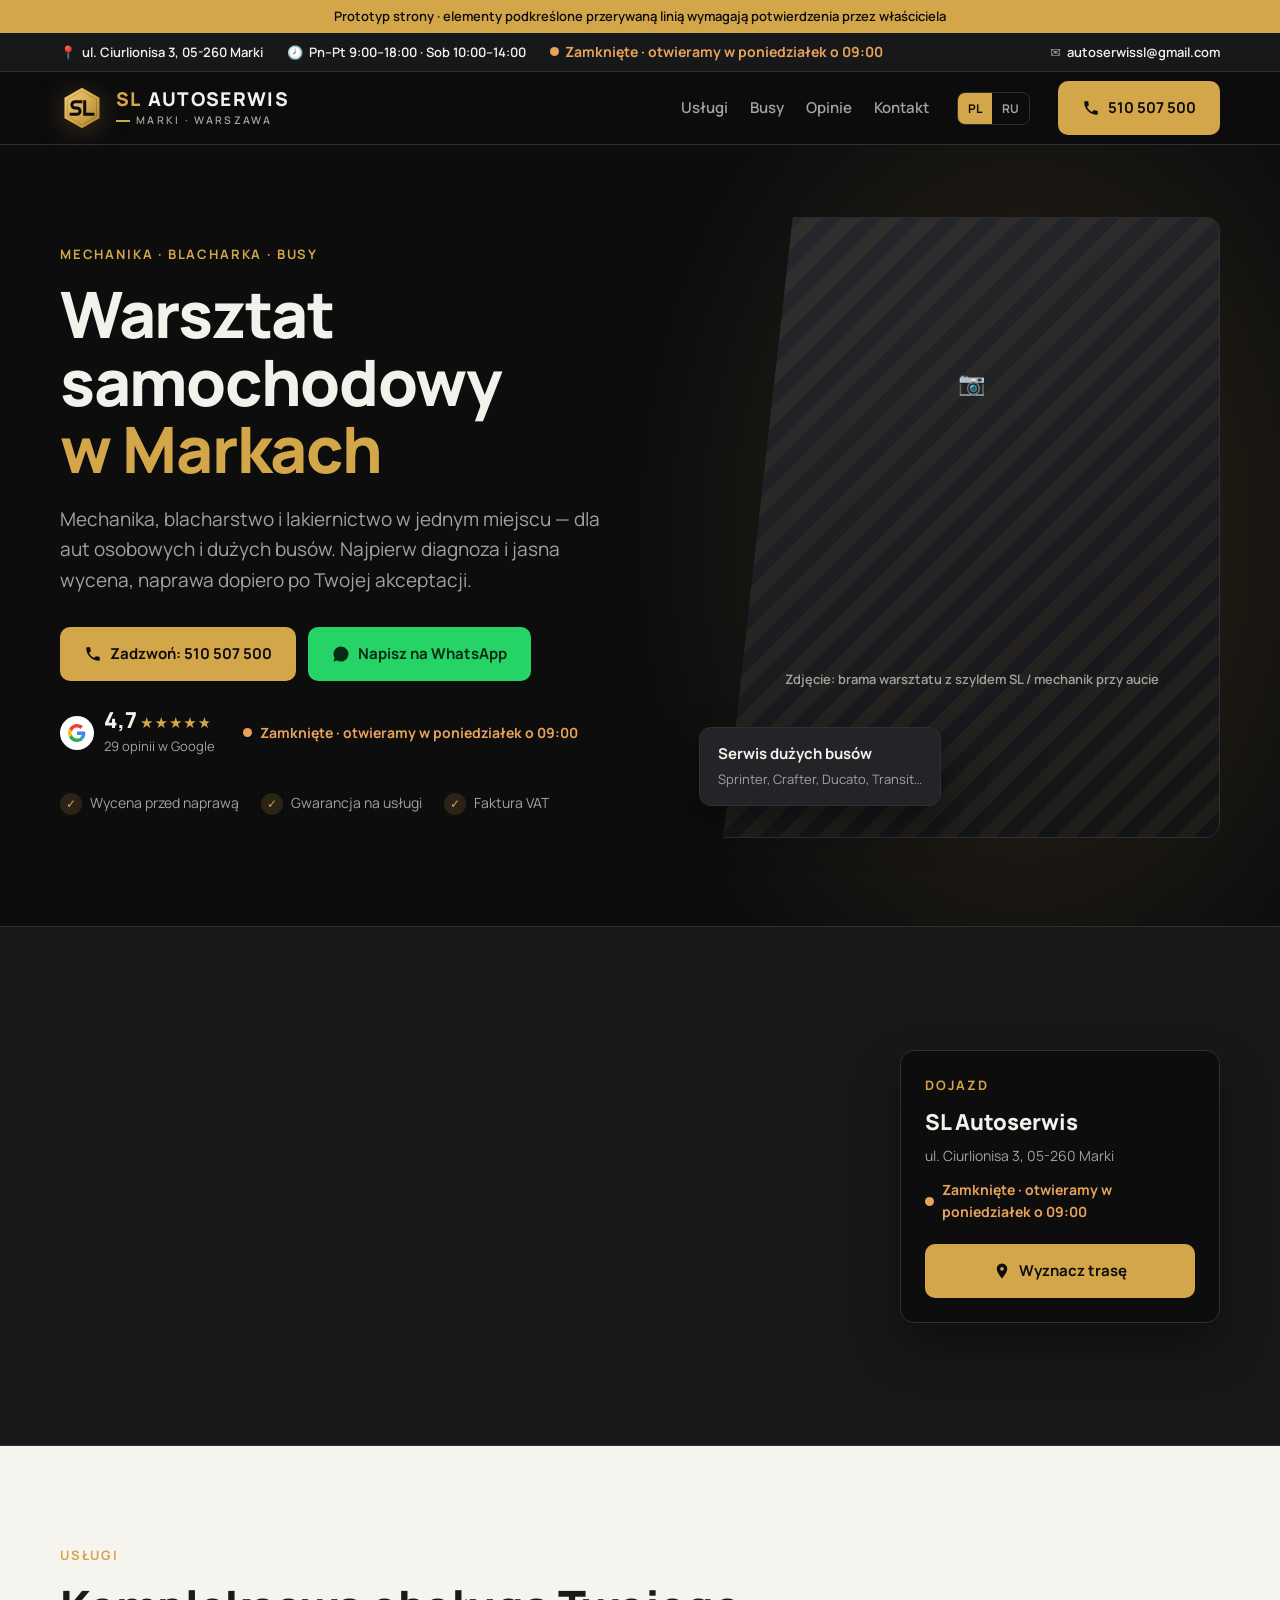
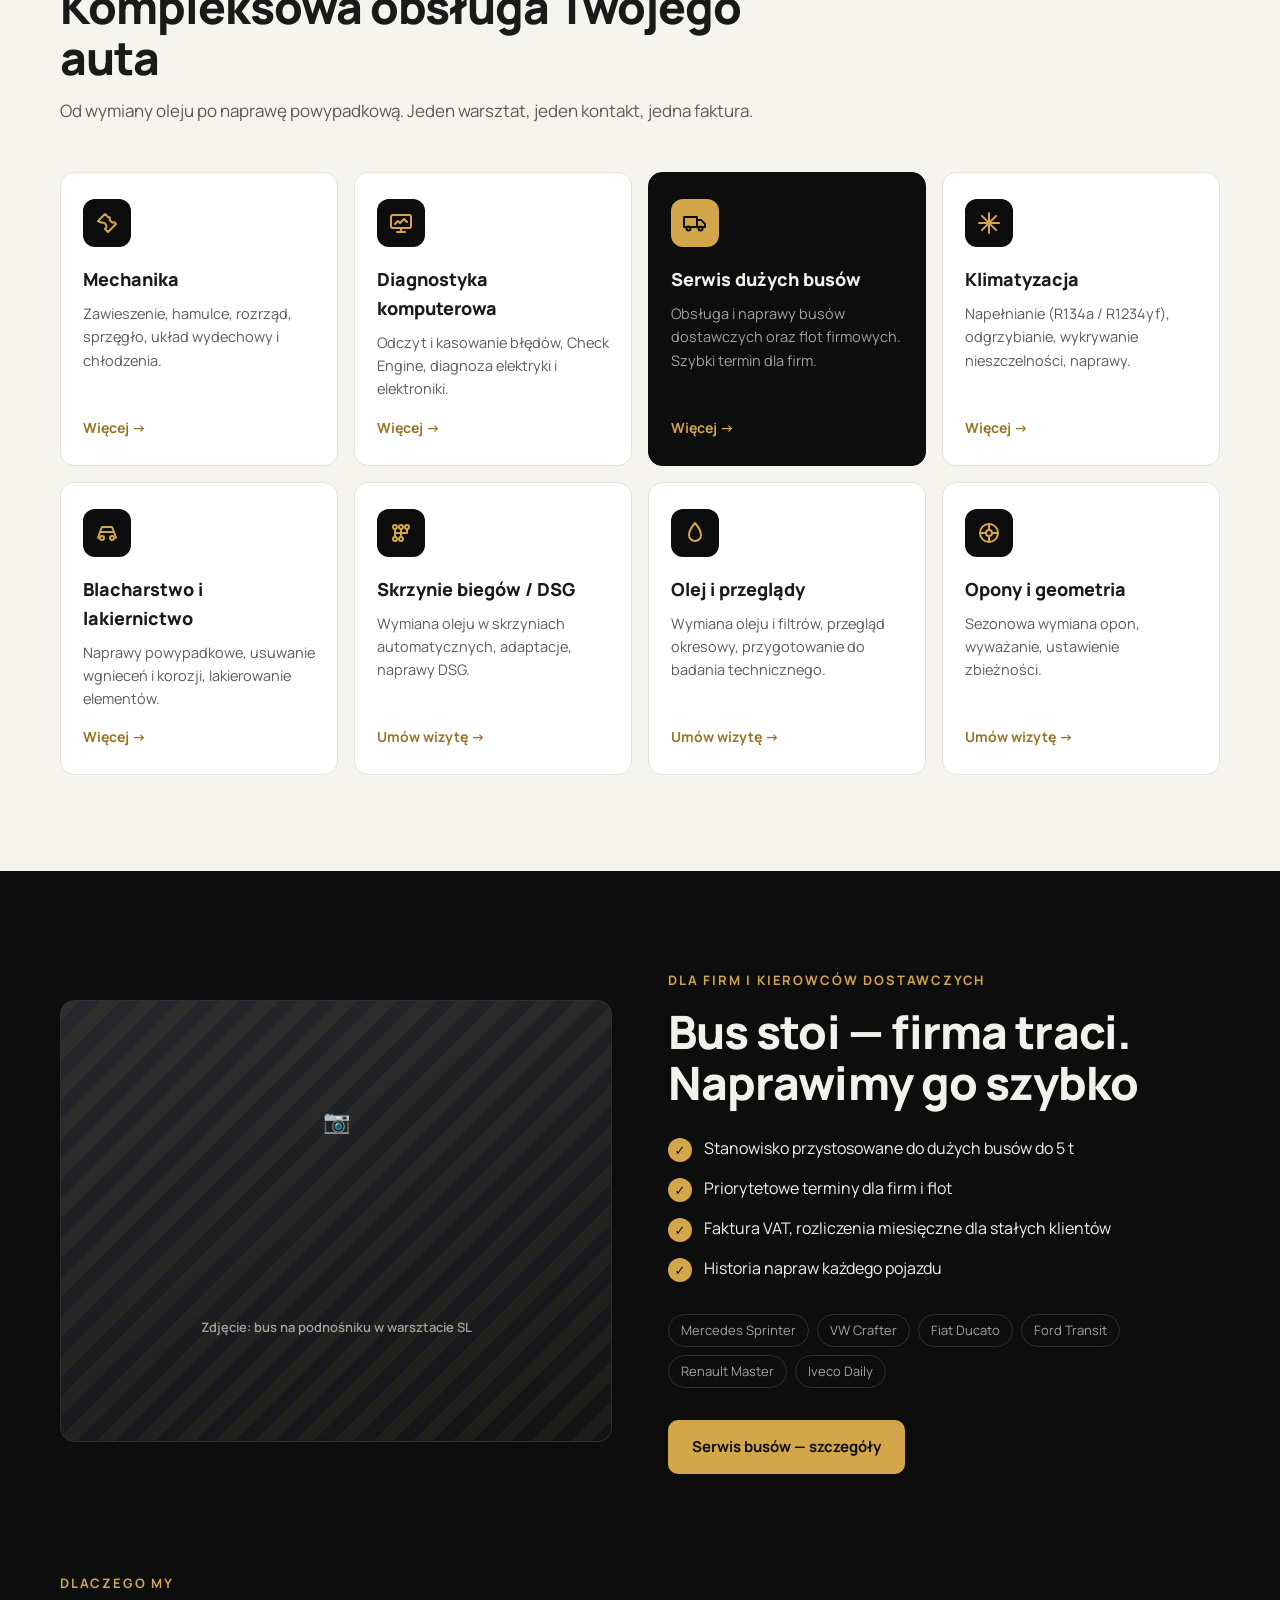
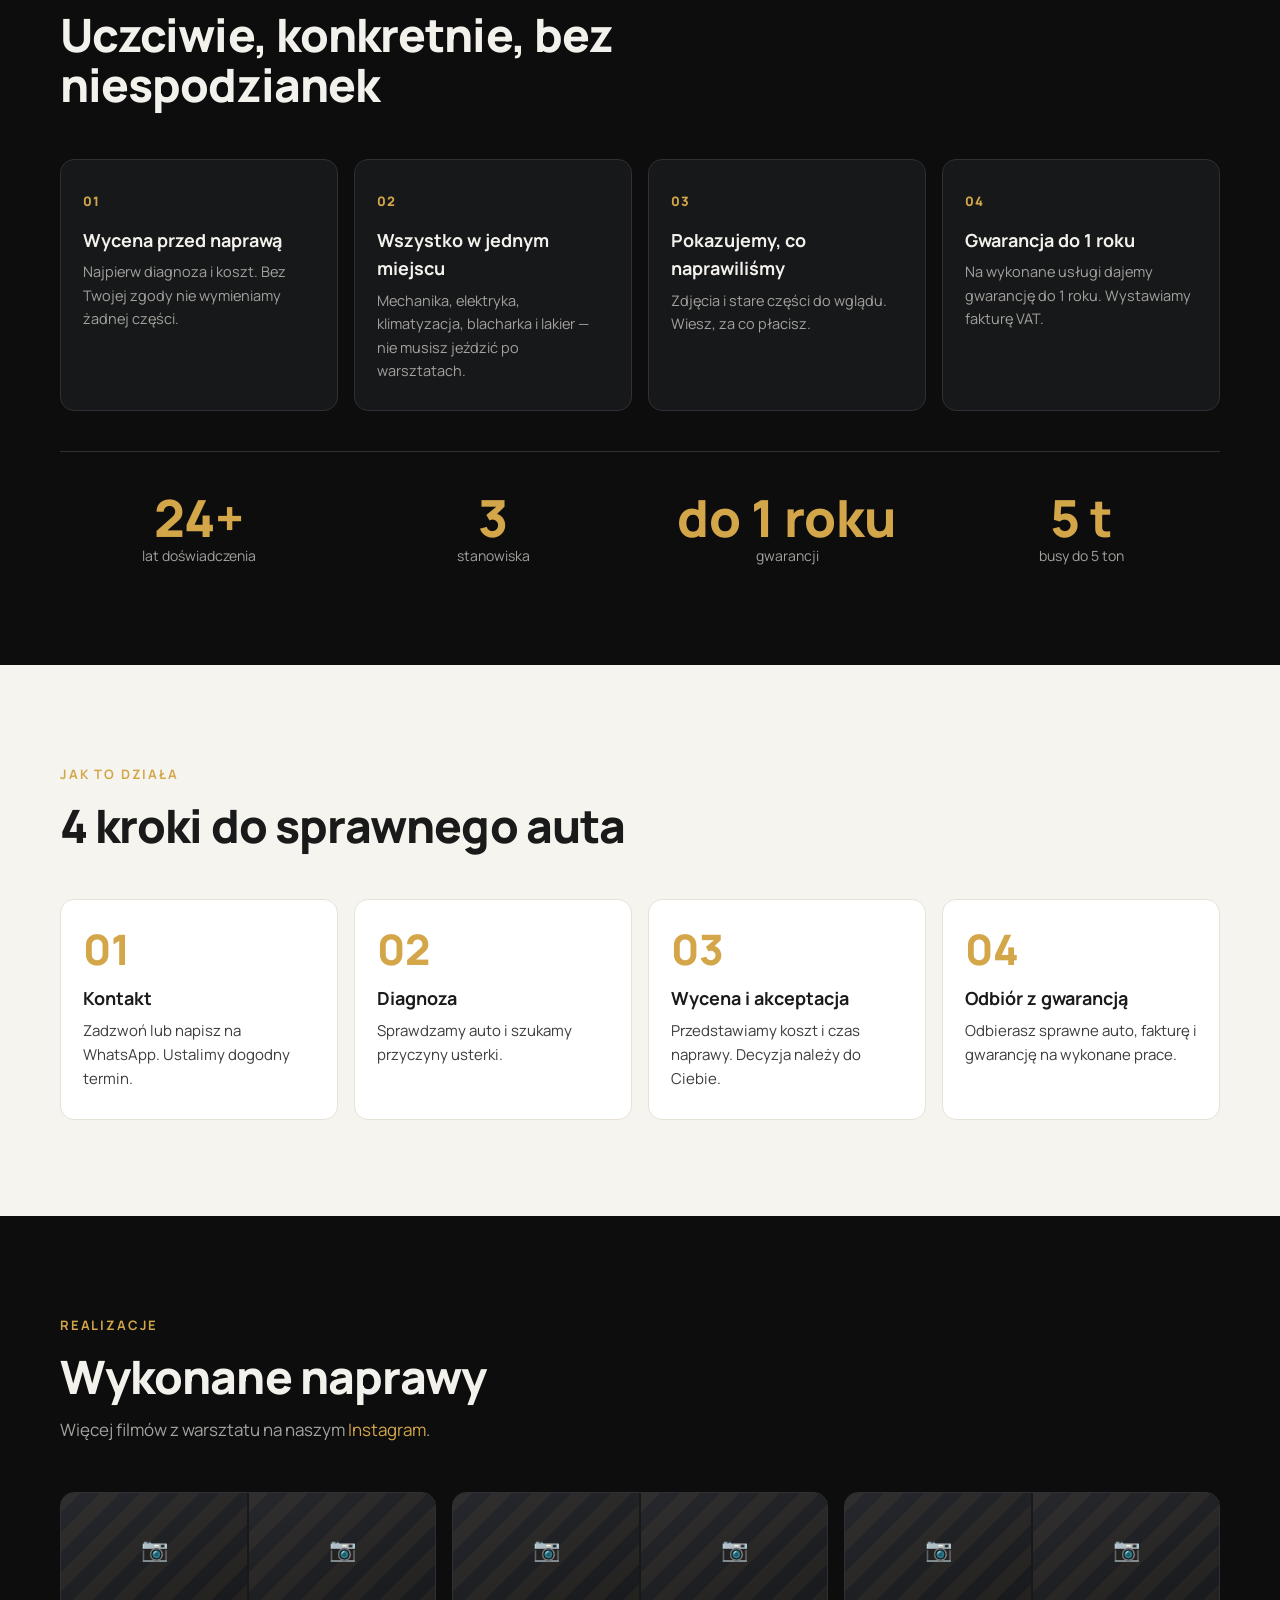
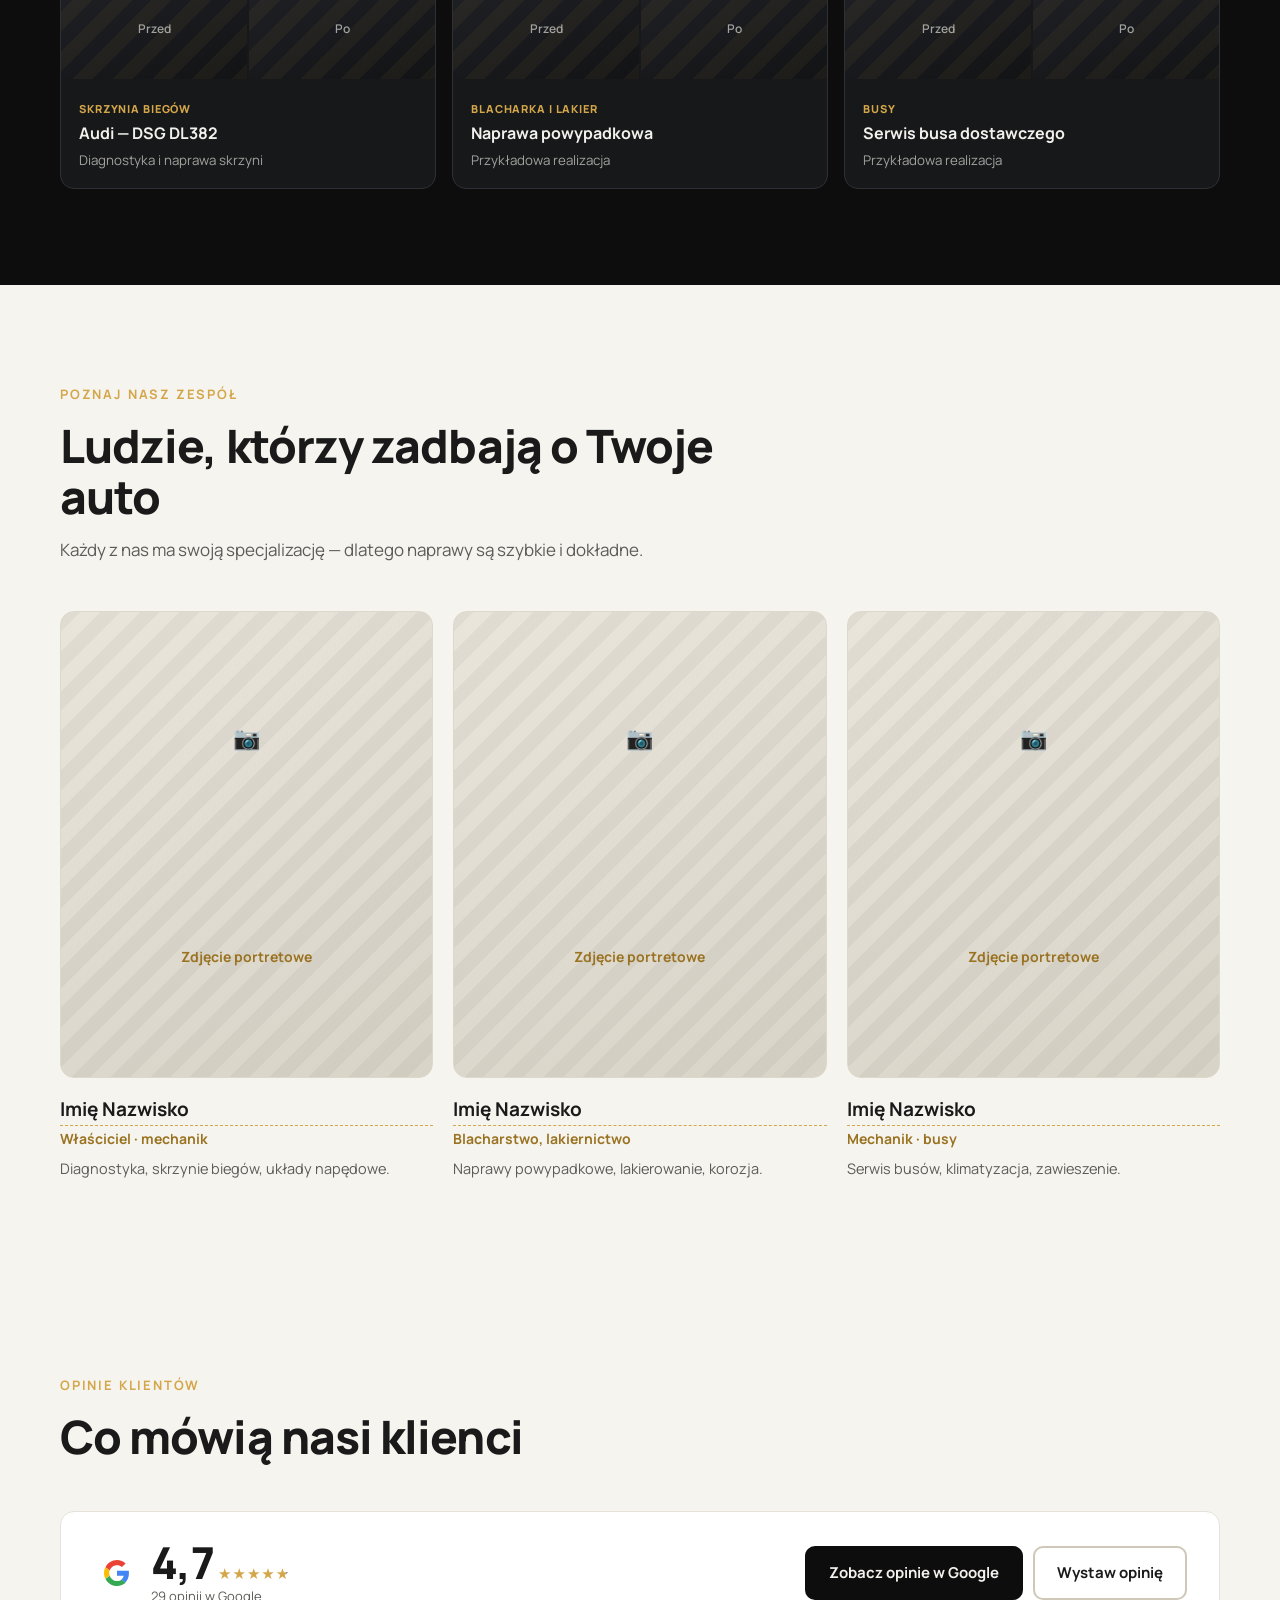
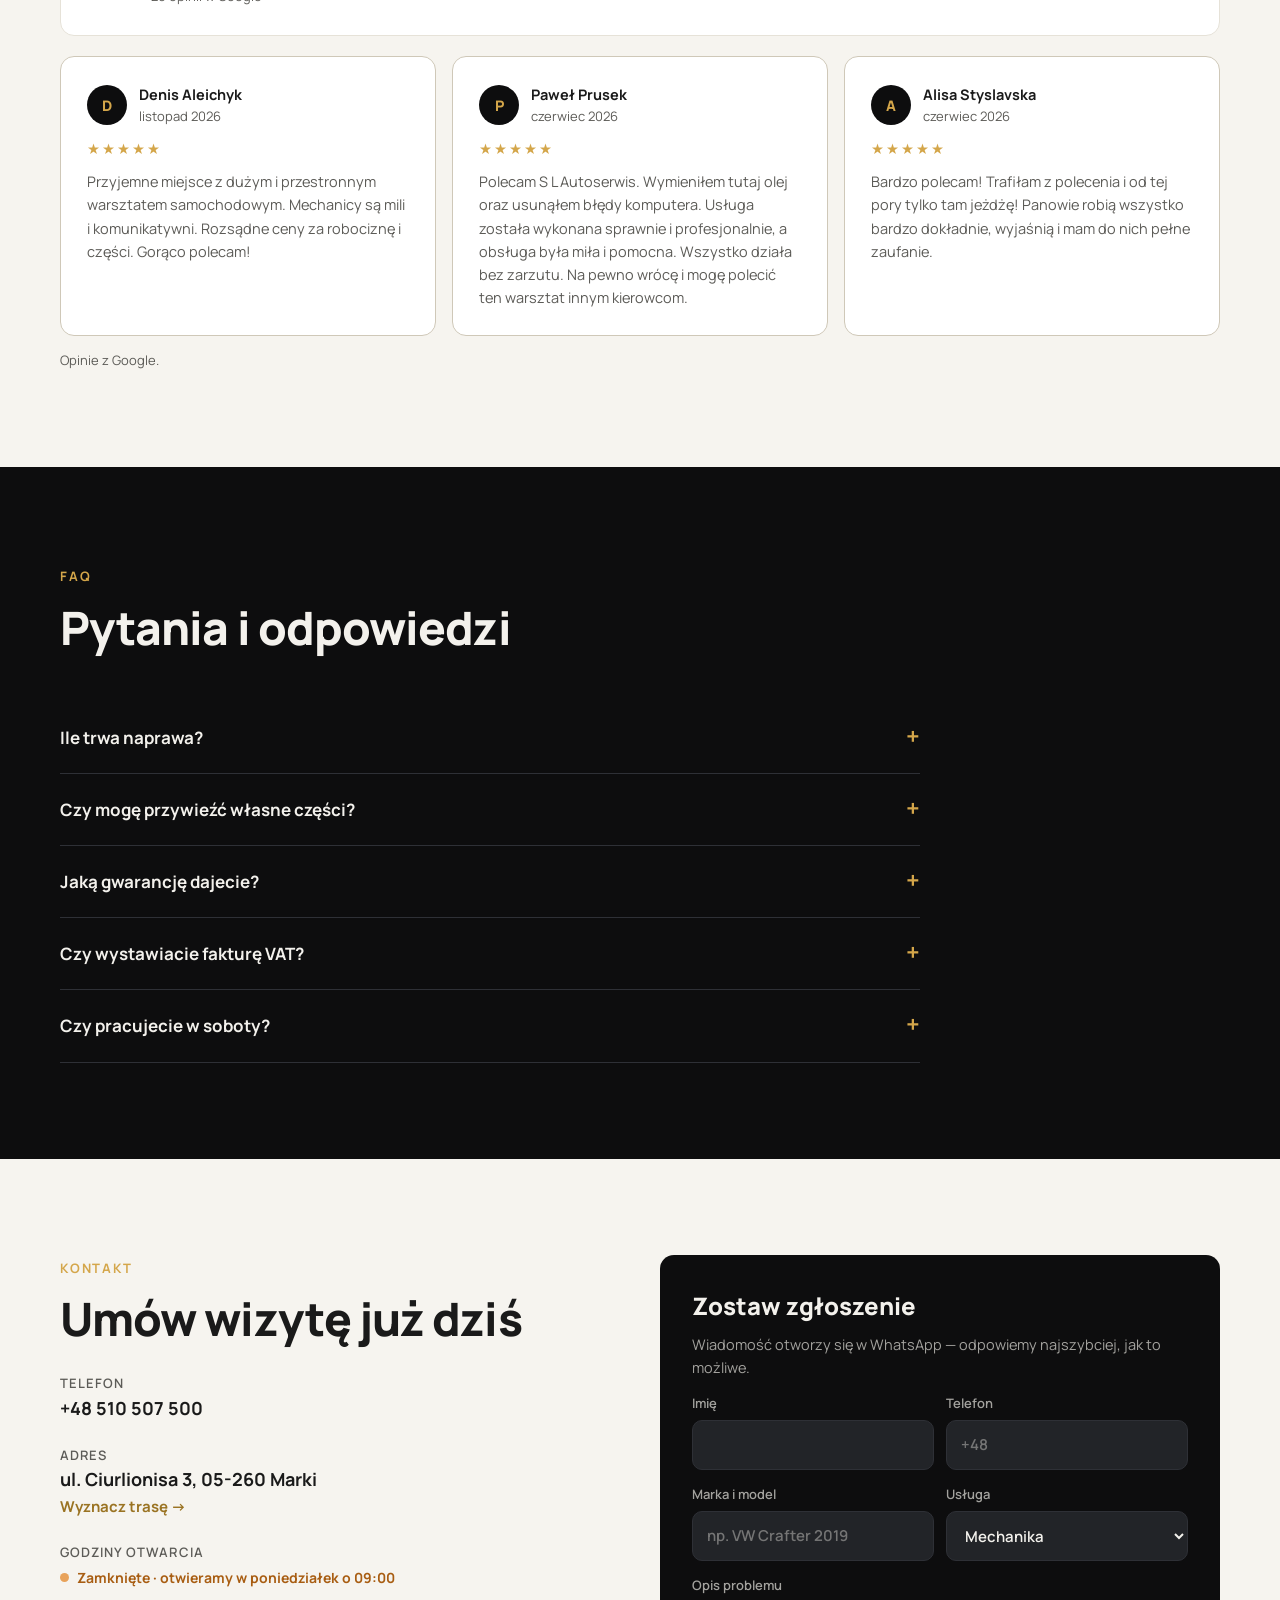
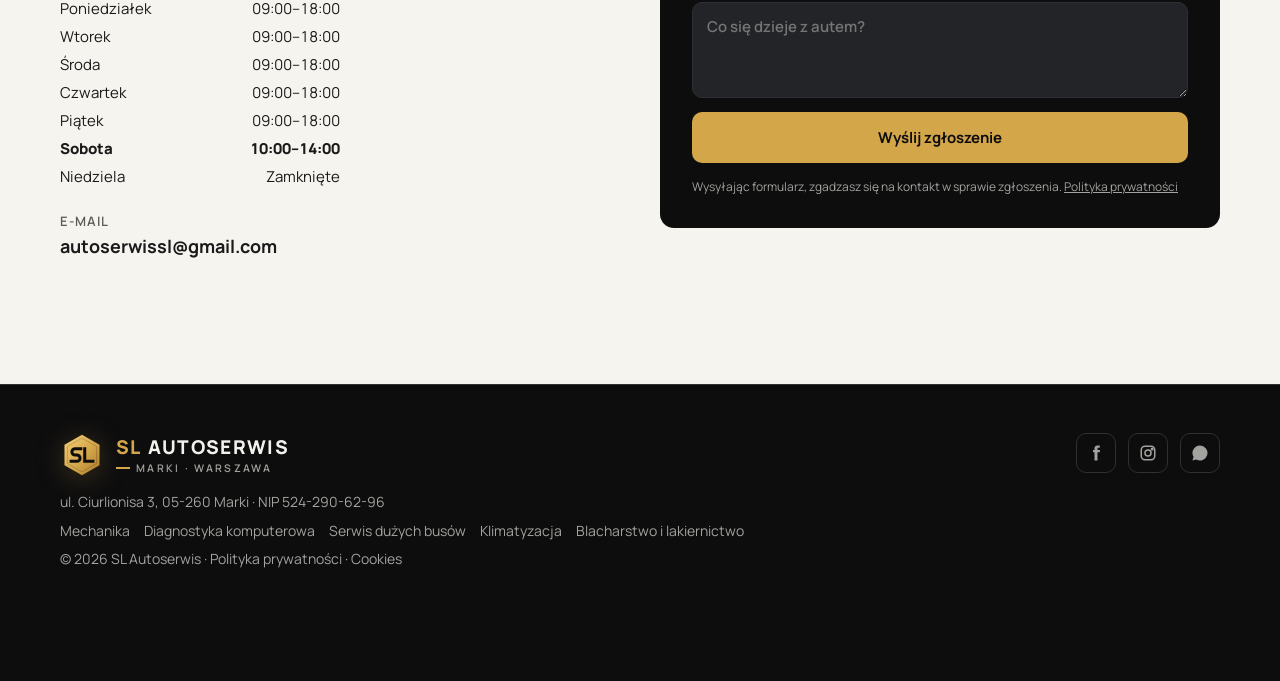
==== index.html @ 9955bf22 "Deploy from sl-autoserwis@c86383a" ====
<!doctype html>
<html lang="pl" data-hours='{"0":null,"1":["09:00","18:00"],"2":["09:00","18:00"],"3":["09:00","18:00"],"4":["09:00","18:00"],"5":["09:00","18:00"],"6":["10:00","14:00"]}' data-gplace="ChIJBzP2SDncIEYR_Mc0iPlmmOU">
<head>
<meta charset="utf-8">
<meta name="viewport" content="width=device-width, initial-scale=1">
<title>Warsztat samochodowy Marki — mechanik, blacharz, serwis busów | SL Autoserwis</title>
<meta name="description" content="SL Autoserwis w Markach: mechanika, diagnostyka, serwis dużych busów, klimatyzacja, blacharstwo i lakiernictwo. 4,7★ w Google. Wycena przed naprawą. ☎ 510 507 500">
<meta name="robots" content="noindex, nofollow">
<link rel="canonical" href="https://viktoriabortn.github.io/sl-autoserwis-site/">
<link rel="alternate" hreflang="pl" href="https://viktoriabortn.github.io/sl-autoserwis-site/">
<link rel="alternate" hreflang="ru" href="https://viktoriabortn.github.io/sl-autoserwis-site/ru/">
<link rel="alternate" hreflang="x-default" href="https://viktoriabortn.github.io/sl-autoserwis-site/">
<meta property="og:type" content="website">
<meta property="og:title" content="Warsztat samochodowy Marki — mechanik, blacharz, serwis busów | SL Autoserwis">
<meta property="og:description" content="SL Autoserwis w Markach: mechanika, diagnostyka, serwis dużych busów, klimatyzacja, blacharstwo i lakiernictwo. 4,7★ w Google. Wycena przed naprawą. ☎ 510 507 500">
<meta property="og:url" content="https://viktoriabortn.github.io/sl-autoserwis-site/">
<meta property="og:locale" content="pl_PL">
<link rel="preconnect" href="https://fonts.googleapis.com">
<link rel="preconnect" href="https://fonts.gstatic.com" crossorigin>
<link href="https://fonts.googleapis.com/css2?family=Manrope:wght@400;500;600;700;800&display=swap&subset=latin-ext,cyrillic" rel="stylesheet">
<link rel="icon" type="image/svg+xml" href="assets/favicon.svg">
<link rel="stylesheet" href="assets/styles.css?v=2c97a1ee">
<script>document.documentElement.classList.add("js")</script>
<script type="application/ld+json">{"@context":"https://schema.org","@type":"AutoRepair","name":"SL Autoserwis","url":"https://viktoriabortn.github.io/sl-autoserwis-site/","telephone":"+48510507500","taxID":"5242906296","email":"autoserwissl@gmail.com","address":{"@type":"PostalAddress","streetAddress":"ul. Ciurlionisa 3","postalCode":"05-260","addressLocality":"Marki","addressCountry":"PL"},"geo":{"@type":"GeoCoordinates","latitude":52.3366502,"longitude":21.112326},"hasMap":"https://www.google.com/maps?cid=16544086453063567356","openingHoursSpecification":[{"@type":"OpeningHoursSpecification","dayOfWeek":"Monday","opens":"09:00","closes":"18:00"},{"@type":"OpeningHoursSpecification","dayOfWeek":"Tuesday","opens":"09:00","closes":"18:00"},{"@type":"OpeningHoursSpecification","dayOfWeek":"Wednesday","opens":"09:00","closes":"18:00"},{"@type":"OpeningHoursSpecification","dayOfWeek":"Thursday","opens":"09:00","closes":"18:00"},{"@type":"OpeningHoursSpecification","dayOfWeek":"Friday","opens":"09:00","closes":"18:00"},{"@type":"OpeningHoursSpecification","dayOfWeek":"Saturday","opens":"10:00","closes":"14:00"}],"knowsLanguage":["pl","ru"],"sameAs":["https://www.facebook.com/SLautoserwis","https://www.instagram.com/sl_autoserwis/"]}</script>
</head>
<body>

<div class="proto">Prototyp strony · elementy podkreślone przerywaną linią wymagają potwierdzenia przez właściciela</div>

<div class="topbar">
  <div class="wrap">
    <div style="display:flex;gap:24px;flex-wrap:wrap;align-items:center">
      <span>📍 <b>ul. Ciurlionisa 3, 05-260 Marki</b></span>
      <span>🕗 <b>Pn–Pt 9:00–18:00 · Sob 10:00–14:00</b></span>
      <span class="status" data-status></span>
    </div>
    <span>✉️ <a href="mailto:autoserwissl@gmail.com"><b>autoserwissl@gmail.com</b></a></span>
  </div>
</div>

<header class="site">
  <div class="wrap">
    <a href="./" class="logo" aria-label="SL Autoserwis">
      <svg class="logo-mark" width="44" height="44" viewBox="0 0 64 64" aria-hidden="true">
  <defs><linearGradient id="lg-h" x1="0" y1="0" x2="1" y2="1"><stop offset="0" stop-color="#f6d27a"/><stop offset=".55" stop-color="#d4a64a"/><stop offset="1" stop-color="#a87a28"/></linearGradient></defs>
  <path d="M32 2.5 57.5 17.2v29.6L32 61.5 6.5 46.8V17.2z" fill="url(#lg-h)"/>
  <path d="M32 7.5 53.2 19.7v24.6L32 56.5 10.8 44.3V19.7z" fill="none" stroke="#0d0d0e" stroke-opacity=".22" stroke-width="1.2"/>
  <g transform="translate(32 32) scale(.88) translate(-32 -32)">
    <path d="M30 21.5H20.5a5.25 5.25 0 0 0 0 10.5h3a5.25 5.25 0 0 1 0 10.5H14" fill="none" stroke="#0d0d0e" stroke-width="5" stroke-linecap="square" stroke-linejoin="round"/>
    <path d="M36.5 21.5v21H50" fill="none" stroke="#0d0d0e" stroke-width="5" stroke-linecap="square" stroke-linejoin="miter"/>
  </g>
</svg>
      <span class="logo-text"><b><em>SL</em>AUTOSERWIS</b><small>Marki · Warszawa</small></span>
    </a>
    <nav class="main">
      <a href="#uslugi">Usługi</a>
      <a href="#busy">Busy</a>
      <a href="#opinie">Opinie</a>
      <a href="#kontakt">Kontakt</a>
    </nav>
    <div class="lang" role="group" aria-label="Język / Язык">
      <a href="./" hreflang="pl" class="on" aria-current="true">PL</a><a href="ru/" hreflang="ru">RU</a>
    </div>
    <a href="tel:+48510507500" class="btn btn-gold btn-call"><svg viewBox="0 0 24 24" fill="currentColor" aria-hidden="true"><path d="M6.6 10.8a15.1 15.1 0 0 0 6.6 6.6l2.2-2.2c.3-.3.7-.4 1-.2 1.1.4 2.3.6 3.6.6.6 0 1 .4 1 1V20c0 .6-.4 1-1 1A17 17 0 0 1 3 4c0-.6.4-1 1-1h3.5c.6 0 1 .4 1 1 0 1.3.2 2.5.6 3.6.1.3 0 .7-.2 1l-2.3 2.2z"/></svg>510 507 500</a>
  </div>
</header>

<main id="top">

<section class="hero">
  <div class="wrap">
    <div>
      <span class="eyebrow">Mechanika · Blacharka · Busy</span>
      <h1>Warsztat samochodowy <em>w&nbsp;Markach</em></h1>
      <p class="lead">Mechanika, blacharstwo i lakiernictwo w jednym miejscu — dla aut osobowych i dużych busów. Najpierw diagnoza i jasna wycena, naprawa dopiero po Twojej akceptacji.</p>
      <div class="ctas">
        <a href="tel:+48510507500" class="btn btn-gold"><svg viewBox="0 0 24 24" fill="currentColor" aria-hidden="true"><path d="M6.6 10.8a15.1 15.1 0 0 0 6.6 6.6l2.2-2.2c.3-.3.7-.4 1-.2 1.1.4 2.3.6 3.6.6.6 0 1 .4 1 1V20c0 .6-.4 1-1 1A17 17 0 0 1 3 4c0-.6.4-1 1-1h3.5c.6 0 1 .4 1 1 0 1.3.2 2.5.6 3.6.1.3 0 .7-.2 1l-2.3 2.2z"/></svg><span>Zadzwoń: 510 507 500</span></a>
        <a href="https://wa.me/48510507500" target="_blank" rel="noopener" class="btn btn-wa"><svg viewBox="0 0 24 24" fill="currentColor" aria-hidden="true"><path d="M17.5 14.4c-.3-.1-1.8-.9-2-1-.3-.1-.5-.1-.7.1l-.9 1.2c-.2.2-.3.2-.6.1a8 8 0 0 1-4-3.5c-.3-.5.3-.5.9-1.6.1-.2 0-.4 0-.5l-.9-2.2c-.2-.6-.5-.5-.7-.5h-.6c-.2 0-.5.1-.8.4-.3.3-1 1-1 2.5s1.1 2.9 1.2 3.1c.1.2 2.1 3.2 5.1 4.5 1.9.8 2.6.9 3.6.7.6-.1 1.8-.7 2-1.4.2-.7.2-1.3.2-1.4-.1-.2-.3-.3-.6-.4zM12 2a10 10 0 0 0-8.6 15.1L2 22l5-1.3A10 10 0 1 0 12 2z"/></svg><span>Napisz na WhatsApp</span></a>
      </div>
      <div class="hero-meta">
        
      <a class="rating" href="https://www.google.com/maps?cid=16544086453063567356" target="_blank" rel="noopener">
        <span class="g"><svg viewBox="0 0 48 48" aria-hidden="true"><path fill="#EA4335" d="M24 9.5c3.5 0 6.6 1.2 9.1 3.6l6.8-6.8C35.8 2.4 30.3 0 24 0 14.6 0 6.6 5.4 2.7 13.3l7.9 6.1C12.5 13.6 17.8 9.5 24 9.5z"/><path fill="#4285F4" d="M46.1 24.5c0-1.6-.1-3.1-.4-4.5H24v9h12.4c-.5 2.9-2.2 5.3-4.6 6.9l7.4 5.7c4.3-4 6.9-9.9 6.9-17.1z"/><path fill="#FBBC05" d="M10.6 28.6A14.5 14.5 0 0 1 9.5 24c0-1.6.3-3.2.8-4.6l-7.9-6.1A24 24 0 0 0 0 24c0 3.9.9 7.5 2.7 10.7l7.9-6.1z"/><path fill="#34A853" d="M24 48c6.5 0 11.9-2.1 15.9-5.8l-7.4-5.7c-2.1 1.4-4.8 2.3-8.5 2.3-6.2 0-11.5-4.2-13.4-9.9l-7.9 6.1C6.6 42.6 14.6 48 24 48z"/></svg></span>
        <span><strong data-g-rating>4,7</strong> <span class="stars" style="--r:94%">★★★★★</span><small data-g-count>29 opinii w Google</small></span>
      </a>
        <span class="status" data-status></span>
      </div>
      <div class="badges">
        <div><i>✓</i><span>Wycena przed naprawą</span></div>
        <div><i>✓</i><span>Gwarancja na usługi</span></div>
        <div><i>✓</i><span>Faktura VAT</span></div>
      </div>
    </div>
    <div class="hero-media">
      <div class="ph"><span>Zdjęcie: brama warsztatu z szyldem SL / mechanik przy aucie</span></div>
      <a class="hero-card" href="uslugi/serwis-busow/">
        <b>Serwis dużych busów</b>
        <small>Sprinter, Crafter, Ducato, Transit…</small>
      </a>
    </div>
  </div>
</section>

<section id="dojazd" class="map-band" aria-label="Adres">
  <iframe title="SL Autoserwis — Adres" loading="lazy" referrerpolicy="no-referrer-when-downgrade" src="https://www.google.com/maps?q=SL+Autoserwis,+Ciurlionisa+3,+05-260+Marki&z=15&output=embed&hl=pl"></iframe>
  <div class="wrap">
    <div class="map-card">
      <span class="eyebrow">Dojazd</span>
      <b>SL Autoserwis</b>
      <small>ul. Ciurlionisa 3, 05-260 Marki</small>
      <span class="status" data-status></span>
      <a class="btn btn-gold" href="https://www.google.com/maps/dir/?api=1&destination=SL+Autoserwis%2C+Ciurlionisa+3%2C+05-260+Marki" target="_blank" rel="noopener"><svg viewBox="0 0 24 24" fill="currentColor" aria-hidden="true"><path d="M12 2a7 7 0 0 0-7 7c0 5.2 7 13 7 13s7-7.8 7-13a7 7 0 0 0-7-7zm0 9.5A2.5 2.5 0 1 1 12 6.5a2.5 2.5 0 0 1 0 5z"/></svg>Wyznacz trasę</a>
    </div>
  </div>
</section>

<section id="uslugi" class="light">
  <div class="wrap">
    <div class="sec-head rv">
      <span class="eyebrow">Usługi</span>
      <h2>Kompleksowa obsługa Twojego auta</h2>
      <p>Od wymiany oleju po naprawę powypadkową. Jeden warsztat, jeden kontakt, jedna faktura.</p>
    </div>
    <div class="services">
      <article class="svc rv">
        <div class="ic"><svg viewBox="0 0 24 24" fill="none" stroke="currentColor" stroke-width="2" stroke-linecap="round" stroke-linejoin="round" aria-hidden="true"><path d="M14.7 6.3a4 4 0 0 0 5 5L21 13l-8 8-3-3 1.3-1.3a4 4 0 0 0-5-5L3 10l7-7 3 3z"/></svg></div>
        <h3>Mechanika</h3>
        <p>Zawieszenie, hamulce, rozrząd, sprzęgło, układ wydechowy i chłodzenia.</p>
        <a href="uslugi/mechanika/">Więcej →</a>
      </article>
      <article class="svc rv">
        <div class="ic"><svg viewBox="0 0 24 24" fill="none" stroke="currentColor" stroke-width="2" stroke-linecap="round" stroke-linejoin="round" aria-hidden="true"><rect x="2" y="4" width="20" height="13" rx="2"/><path d="M8 21h8M12 17v4M6 13l3-3 2 2 4-4 3 3"/></svg></div>
        <h3>Diagnostyka komputerowa</h3>
        <p>Odczyt i kasowanie błędów, Check Engine, diagnoza elektryki i elektroniki.</p>
        <a href="uslugi/diagnostyka/">Więcej →</a>
      </article>
      <article class="svc featured rv">
        <div class="ic"><svg viewBox="0 0 24 24" fill="none" stroke="currentColor" stroke-width="2" stroke-linecap="round" stroke-linejoin="round" aria-hidden="true"><path d="M1 6h13v10H1zM14 9h4l4 4v3h-8"/><circle cx="5.5" cy="17.5" r="2"/><circle cx="17.5" cy="17.5" r="2"/></svg></div>
        <h3>Serwis dużych busów</h3>
        <p>Obsługa i naprawy busów dostawczych oraz flot firmowych. Szybki termin dla firm.</p>
        <a href="uslugi/serwis-busow/">Więcej →</a>
      </article>
      <article class="svc rv">
        <div class="ic"><svg viewBox="0 0 24 24" fill="none" stroke="currentColor" stroke-width="2" stroke-linecap="round" stroke-linejoin="round" aria-hidden="true"><path d="M12 2v20M4.9 4.9l14.2 14.2M2 12h20M4.9 19.1 19.1 4.9"/></svg></div>
        <h3>Klimatyzacja</h3>
        <p>Napełnianie (R134a / R1234yf), odgrzybianie, wykrywanie nieszczelności, naprawy.</p>
        <a href="uslugi/klimatyzacja/">Więcej →</a>
      </article>
      <article class="svc rv">
        <div class="ic"><svg viewBox="0 0 24 24" fill="none" stroke="currentColor" stroke-width="2" stroke-linecap="round" stroke-linejoin="round" aria-hidden="true"><path d="M3 17l2-6h14l2 6M5 11l2-5h10l2 5"/><circle cx="7" cy="17" r="2"/><circle cx="17" cy="17" r="2"/></svg></div>
        <h3>Blacharstwo i lakiernictwo</h3>
        <p>Naprawy powypadkowe, usuwanie wgnieceń i korozji, lakierowanie elementów.</p>
        <a href="uslugi/blacharstwo-lakiernictwo/">Więcej →</a>
      </article>
      <article class="svc rv">
        <div class="ic"><svg viewBox="0 0 24 24" fill="none" stroke="currentColor" stroke-width="2" stroke-linecap="round" stroke-linejoin="round" aria-hidden="true"><circle cx="6" cy="6" r="2"/><circle cx="12" cy="6" r="2"/><circle cx="18" cy="6" r="2"/><circle cx="6" cy="18" r="2"/><circle cx="12" cy="18" r="2"/><path d="M6 8v8M12 8v8M18 8v4H6"/></svg></div>
        <h3>Skrzynie biegów / DSG</h3>
        <p>Wymiana oleju w skrzyniach automatycznych, adaptacje, naprawy DSG.</p>
        <a href="#kontakt">Umów wizytę →</a>
      </article>
      <article class="svc rv">
        <div class="ic"><svg viewBox="0 0 24 24" fill="none" stroke="currentColor" stroke-width="2" stroke-linecap="round" stroke-linejoin="round" aria-hidden="true"><path d="M12 2s6 7 6 12a6 6 0 0 1-12 0c0-5 6-12 6-12z"/></svg></div>
        <h3>Olej i przeglądy</h3>
        <p>Wymiana oleju i filtrów, przegląd okresowy, przygotowanie do badania technicznego.</p>
        <a href="#kontakt">Umów wizytę →</a>
      </article>
      <article class="svc rv">
        <div class="ic"><svg viewBox="0 0 24 24" fill="none" stroke="currentColor" stroke-width="2" stroke-linecap="round" stroke-linejoin="round" aria-hidden="true"><circle cx="12" cy="12" r="9"/><circle cx="12" cy="12" r="3"/><path d="M12 3v6M12 15v6M3 12h6M15 12h6"/></svg></div>
        <h3>Opony i geometria</h3>
        <p>Sezonowa wymiana opon, wyważanie, ustawienie zbieżności.</p>
        <a href="#kontakt">Umów wizytę →</a>
      </article>
    </div>
  </div>
</section>

<section id="busy" class="busy">
  <div class="wrap">
    <div class="ph rv"><span>Zdjęcie: bus na podnośniku w warsztacie SL</span></div>
    <div class="rv">
      <span class="eyebrow">Dla firm i kierowców dostawczych</span>
      <h2>Bus stoi — firma traci. Naprawimy go szybko</h2>
      <ul class="checks">
        <li>Stanowisko przystosowane do dużych busów do 5 t</li>
        <li>Priorytetowe terminy dla firm i flot</li>
        <li>Faktura VAT, rozliczenia miesięczne dla stałych klientów</li>
        <li>Historia napraw każdego pojazdu</li>
      </ul>
      <div class="models">
        <span>Mercedes Sprinter</span><span>VW Crafter</span><span>Fiat Ducato</span><span>Ford Transit</span><span>Renault Master</span><span>Iveco Daily</span>
      </div>
      <div style="margin-top:32px">
        <a href="uslugi/serwis-busow/" class="btn btn-gold">Serwis busów — szczegóły</a>
      </div>
    </div>
  </div>
</section>

<section style="padding-top:0">
  <div class="wrap">
    <div class="sec-head rv">
      <span class="eyebrow">Dlaczego my</span>
      <h2>Uczciwie, konkretnie, bez niespodzianek</h2>
    </div>
    <div class="why">
      <div class="rv"><span class="n">01</span><b>Wycena przed naprawą</b><p>Najpierw diagnoza i koszt. Bez Twojej zgody nie wymieniamy żadnej części.</p></div>
      <div class="rv"><span class="n">02</span><b>Wszystko w jednym miejscu</b><p>Mechanika, elektryka, klimatyzacja, blacharka i lakier — nie musisz jeździć po warsztatach.</p></div>
      <div class="rv"><span class="n">03</span><b>Pokazujemy, co naprawiliśmy</b><p>Zdjęcia i stare części do wglądu. Wiesz, za co płacisz.</p></div>
      <div class="rv"><span class="n">04</span><b>Gwarancja do 1 roku</b><p>Na wykonane usługi dajemy gwarancję do 1 roku. Wystawiamy fakturę VAT.</p></div>
    </div>
    <div class="stats rv">
      <div><strong>24+</strong><span>lat doświadczenia</span></div>
      <div><strong>3</strong><span>stanowiska</span></div>
      <div><strong>do 1 roku</strong><span>gwarancji</span></div>
      <div><strong>5 t</strong><span>busy do 5 ton</span></div>
    </div>
  </div>
</section>

<section class="light">
  <div class="wrap">
    <div class="sec-head rv">
      <span class="eyebrow">Jak to działa</span>
      <h2>4 kroki do sprawnego auta</h2>
    </div>
    <div class="steps">
      <div class="step rv"><b>Kontakt</b><p>Zadzwoń lub napisz na WhatsApp. Ustalimy dogodny termin.</p></div>
      <div class="step rv"><b>Diagnoza</b><p>Sprawdzamy auto i szukamy przyczyny usterki.</p></div>
      <div class="step rv"><b>Wycena i akceptacja</b><p>Przedstawiamy koszt i czas naprawy. Decyzja należy do Ciebie.</p></div>
      <div class="step rv"><b>Odbiór z gwarancją</b><p>Odbierasz sprawne auto, fakturę i gwarancję na wykonane prace.</p></div>
    </div>
  </div>
</section>

<section id="realizacje">
  <div class="wrap">
    <div class="sec-head rv">
      <span class="eyebrow">Realizacje</span>
      <h2>Wykonane naprawy</h2>
      <p>Więcej filmów z warsztatu na naszym <a href="https://www.instagram.com/sl_autoserwis/" target="_blank" rel="noopener" style="color:var(--gold)">Instagram</a>.</p>
    </div>
    <div class="works">
      <div class="work rv">
        <div class="pair"><div class="ph"><span>Przed</span></div><div class="ph"><span>Po</span></div></div>
        <div class="meta"><span class="tag">Skrzynia biegów</span><b>Audi — DSG DL382</b><small>Diagnostyka i naprawa skrzyni</small></div>
      </div>
      <div class="work rv">
        <div class="pair"><div class="ph"><span>Przed</span></div><div class="ph"><span>Po</span></div></div>
        <div class="meta"><span class="tag">Blacharka i lakier</span><b>Naprawa powypadkowa</b><small>Przykładowa realizacja</small></div>
      </div>
      <div class="work rv">
        <div class="pair"><div class="ph"><span>Przed</span></div><div class="ph"><span>Po</span></div></div>
        <div class="meta"><span class="tag">Busy</span><b>Serwis busa dostawczego</b><small>Przykładowa realizacja</small></div>
      </div>
    </div>
  </div>
</section>

<section id="zespol" class="light">
  <div class="wrap">
    <div class="sec-head rv">
      <span class="eyebrow">Poznaj nasz zespół</span>
      <h2>Ludzie, którzy zadbają o Twoje auto</h2>
      <p>Każdy z nas ma swoją specjalizację — dlatego naprawy są szybkie i dokładne.</p>
    </div>
    <div class="team">
      <div class="member rv"><div class="ph"><span>Zdjęcie portretowe</span></div><b class="tbd" title="Do uzupełnienia">Imię Nazwisko</b><span>Właściciel · mechanik</span><p>Diagnostyka, skrzynie biegów, układy napędowe.</p></div>
      <div class="member rv"><div class="ph"><span>Zdjęcie portretowe</span></div><b class="tbd" title="Do uzupełnienia">Imię Nazwisko</b><span>Blacharstwo, lakiernictwo</span><p>Naprawy powypadkowe, lakierowanie, korozja.</p></div>
      <div class="member rv"><div class="ph"><span>Zdjęcie portretowe</span></div><b class="tbd" title="Do uzupełnienia">Imię Nazwisko</b><span>Mechanik · busy</span><p>Serwis busów, klimatyzacja, zawieszenie.</p></div>
    </div>
  </div>
</section>



<section id="opinie" class="light">
  <div class="wrap">
    <div class="sec-head rv">
      <span class="eyebrow">Opinie klientów</span>
      <h2>Co mówią nasi klienci</h2>
    </div>
    <div class="rating-big rv">
      
      <a class="rating" href="https://www.google.com/maps?cid=16544086453063567356" target="_blank" rel="noopener">
        <span class="g"><svg viewBox="0 0 48 48" aria-hidden="true"><path fill="#EA4335" d="M24 9.5c3.5 0 6.6 1.2 9.1 3.6l6.8-6.8C35.8 2.4 30.3 0 24 0 14.6 0 6.6 5.4 2.7 13.3l7.9 6.1C12.5 13.6 17.8 9.5 24 9.5z"/><path fill="#4285F4" d="M46.1 24.5c0-1.6-.1-3.1-.4-4.5H24v9h12.4c-.5 2.9-2.2 5.3-4.6 6.9l7.4 5.7c4.3-4 6.9-9.9 6.9-17.1z"/><path fill="#FBBC05" d="M10.6 28.6A14.5 14.5 0 0 1 9.5 24c0-1.6.3-3.2.8-4.6l-7.9-6.1A24 24 0 0 0 0 24c0 3.9.9 7.5 2.7 10.7l7.9-6.1z"/><path fill="#34A853" d="M24 48c6.5 0 11.9-2.1 15.9-5.8l-7.4-5.7c-2.1 1.4-4.8 2.3-8.5 2.3-6.2 0-11.5-4.2-13.4-9.9l-7.9 6.1C6.6 42.6 14.6 48 24 48z"/></svg></span>
        <span><strong data-g-rating>4,7</strong> <span class="stars" style="--r:94%">★★★★★</span><small data-g-count>29 opinii w Google</small></span>
      </a>
      <div class="acts">
        <a class="btn btn-dark" href="https://search.google.com/local/reviews?placeid=ChIJBzP2SDncIEYR_Mc0iPlmmOU" target="_blank" rel="noopener">Zobacz opinie w Google</a>
        <a class="btn btn-outline" href="https://search.google.com/local/writereview?placeid=ChIJBzP2SDncIEYR_Mc0iPlmmOU" target="_blank" rel="noopener">Wystaw opinię</a>
      </div>
    </div>
    <div class="reviews" id="gReviews">
      <article class="review g-review rv"><header><span class="g-initial">D</span><div><a class="g-author" href="https://search.google.com/local/reviews?placeid=ChIJBzP2SDncIEYR_Mc0iPlmmOU" target="_blank" rel="noopener">Denis Aleichyk</a><small>listopad 2026</small></div></header><div class="stars" style="--r:100%">★★★★★</div><p>Przyjemne miejsce z dużym i przestronnym warsztatem samochodowym. Mechanicy są mili i komunikatywni. Rozsądne ceny za robociznę i części. Gorąco polecam!</p></article>
      <article class="review g-review rv"><header><span class="g-initial">P</span><div><a class="g-author" href="https://search.google.com/local/reviews?placeid=ChIJBzP2SDncIEYR_Mc0iPlmmOU" target="_blank" rel="noopener">Paweł Prusek</a><small>czerwiec 2026</small></div></header><div class="stars" style="--r:100%">★★★★★</div><p>Polecam S L Autoserwis. Wymieniłem tutaj olej oraz usunąłem błędy komputera. Usługa została wykonana sprawnie i profesjonalnie, a obsługa była miła i pomocna. Wszystko działa bez zarzutu. Na pewno wrócę i mogę polecić ten warsztat innym kierowcom.</p></article>
      <article class="review g-review rv"><header><span class="g-initial">A</span><div><a class="g-author" href="https://search.google.com/local/reviews?placeid=ChIJBzP2SDncIEYR_Mc0iPlmmOU" target="_blank" rel="noopener">Alisa Styslavska</a><small>czerwiec 2026</small></div></header><div class="stars" style="--r:100%">★★★★★</div><p>Bardzo polecam! Trafiłam z polecenia i od tej pory tylko tam jeżdżę! Panowie robią wszystko bardzo dokładnie, wyjaśnią i mam do nich pełne zaufanie.</p></article>
    </div>
    <p class="note g-source">Opinie z Google.</p>
  </div>
</section>

<section>
  <div class="wrap">
    <div class="sec-head rv">
      <span class="eyebrow">FAQ</span>
      <h2>Pytania i odpowiedzi</h2>
    </div>
    <div class="faq rv">
      <details><summary>Ile trwa naprawa?</summary><p>Proste usługi (olej, klocki, klimatyzacja) zwykle wykonujemy w dniu wizyty. Czas większych napraw podajemy razem z wyceną.</p></details>
      <details><summary>Czy mogę przywieźć własne części?</summary><p>Tak, ale na części klienta nie udzielamy gwarancji — tylko na robociznę. Możemy też zamówić sprawdzone części za Ciebie.</p></details>
      <details><summary>Jaką gwarancję dajecie?</summary><p>Na wykonane usługi udzielamy gwarancji do 1 roku, na części — zgodnie z gwarancją producenta.</p></details>
      <details><summary>Czy wystawiacie fakturę VAT?</summary><p>Tak, wystawiamy faktury dla klientów indywidualnych i firm.</p></details>
      <details><summary>Czy pracujecie w soboty?</summary><p>Tak, w soboty od 10:00 do 14:00.</p></details>
    </div>
  </div>
</section>

<section id="kontakt" class="light contact">
  <div class="wrap">
    <div class="rv">
      <span class="eyebrow">Kontakt</span>
      <h2>Umów wizytę już dziś</h2>
      <div class="info">
        <div><small>Telefon</small><a href="tel:+48510507500">+48 510 507 500</a></div>
        <div><small>Adres</small><b>ul. Ciurlionisa 3, 05-260 Marki</b><br><a href="https://www.google.com/maps/dir/?api=1&destination=SL+Autoserwis%2C+Ciurlionisa+3%2C+05-260+Marki" target="_blank" rel="noopener" style="font-size:15px;color:#9a7322">Wyznacz trasę →</a></div>
        <div><small>Godziny otwarcia</small><span class="status" data-status style="margin:4px 0 8px"></span><ul class="hours"><li data-day="1"><span>Poniedziałek</span><span>09:00–18:00</span></li><li data-day="2"><span>Wtorek</span><span>09:00–18:00</span></li><li data-day="3"><span>Środa</span><span>09:00–18:00</span></li><li data-day="4"><span>Czwartek</span><span>09:00–18:00</span></li><li data-day="5"><span>Piątek</span><span>09:00–18:00</span></li><li data-day="6"><span>Sobota</span><span>10:00–14:00</span></li><li data-day="0"><span>Niedziela</span><span>Zamknięte</span></li></ul></div>
        <div><small>E-mail</small><a href="mailto:autoserwissl@gmail.com">autoserwissl@gmail.com</a></div>
      </div>

    </div>
    <form class="lead rv" id="leadForm">
      <h3>Zostaw zgłoszenie</h3>
      <p>Wiadomość otworzy się w WhatsApp — odpowiemy najszybciej, jak to możliwe.</p>
      <div class="row">
        <label>Imię<input id="f-name" name="name" required autocomplete="given-name"></label>
        <label>Telefon<input id="f-phone" name="phone" type="tel" required autocomplete="tel" placeholder="+48"></label>
      </div>
      <div class="row">
        <label>Marka i model<input id="f-car" name="car" placeholder="np. VW Crafter 2019"></label>
        <label>Usługa
          <select id="f-service" name="service">
            <option>Mechanika</option><option>Diagnostyka komputerowa</option><option>Serwis dużych busów</option><option>Klimatyzacja</option><option>Blacharstwo i lakiernictwo</option><option>Skrzynie biegów / DSG</option><option>Olej i przeglądy</option><option>Opony i geometria</option><option>Inne</option>
          </select>
        </label>
      </div>
      <label>Opis problemu<textarea id="f-msg" name="msg" placeholder="Co się dzieje z autem?"></textarea></label>
      <button class="btn btn-gold" type="submit">Wyślij zgłoszenie</button>
      <small>Wysyłając formularz, zgadzasz się na kontakt w sprawie zgłoszenia. <a href="#" style="text-decoration:underline">Polityka prywatności</a></small>
    </form>
  </div>
</section>

</main>

<footer>
  <div class="wrap">
    <div>
      <a href="./" class="logo" style="margin-bottom:14px"><svg class="logo-mark" width="44" height="44" viewBox="0 0 64 64" aria-hidden="true">
  <defs><linearGradient id="lg-f" x1="0" y1="0" x2="1" y2="1"><stop offset="0" stop-color="#f6d27a"/><stop offset=".55" stop-color="#d4a64a"/><stop offset="1" stop-color="#a87a28"/></linearGradient></defs>
  <path d="M32 2.5 57.5 17.2v29.6L32 61.5 6.5 46.8V17.2z" fill="url(#lg-f)"/>
  <path d="M32 7.5 53.2 19.7v24.6L32 56.5 10.8 44.3V19.7z" fill="none" stroke="#0d0d0e" stroke-opacity=".22" stroke-width="1.2"/>
  <g transform="translate(32 32) scale(.88) translate(-32 -32)">
    <path d="M30 21.5H20.5a5.25 5.25 0 0 0 0 10.5h3a5.25 5.25 0 0 1 0 10.5H14" fill="none" stroke="#0d0d0e" stroke-width="5" stroke-linecap="square" stroke-linejoin="round"/>
    <path d="M36.5 21.5v21H50" fill="none" stroke="#0d0d0e" stroke-width="5" stroke-linecap="square" stroke-linejoin="miter"/>
  </g>
</svg>
      <span class="logo-text"><b><em>SL</em>AUTOSERWIS</b><small>Marki · Warszawa</small></span></a>
      <div>ul. Ciurlionisa 3, 05-260 Marki · NIP 524-290-62-96</div>
      <div style="margin-top:6px;display:flex;gap:6px 14px;flex-wrap:wrap"><a href="uslugi/mechanika/">Mechanika</a><a href="uslugi/diagnostyka/">Diagnostyka komputerowa</a><a href="uslugi/serwis-busow/">Serwis dużych busów</a><a href="uslugi/klimatyzacja/">Klimatyzacja</a><a href="uslugi/blacharstwo-lakiernictwo/">Blacharstwo i lakiernictwo</a></div>
      <div style="margin-top:6px">© 2026 SL Autoserwis · <a href="#">Polityka prywatności</a> · <a href="#">Cookies</a></div>
    </div>
    <div class="soc">
      <a href="https://www.facebook.com/SLautoserwis" target="_blank" rel="noopener" aria-label="Facebook"><svg viewBox="0 0 24 24" fill="currentColor"><path d="M14 8V6c0-.9.6-1 1-1h2V2h-3c-3 0-4 2-4 4v2H8v3h2v11h4V11h3l.4-3H14z"/></svg></a>
      <a href="https://www.instagram.com/sl_autoserwis/" target="_blank" rel="noopener" aria-label="Instagram"><svg viewBox="0 0 24 24" fill="none" stroke="currentColor" stroke-width="2"><rect x="3" y="3" width="18" height="18" rx="5"/><circle cx="12" cy="12" r="4"/><circle cx="17.5" cy="6.5" r="1" fill="currentColor"/></svg></a>
      <a href="https://wa.me/48510507500" target="_blank" rel="noopener" aria-label="WhatsApp"><svg viewBox="0 0 24 24" fill="currentColor" aria-hidden="true"><path d="M17.5 14.4c-.3-.1-1.8-.9-2-1-.3-.1-.5-.1-.7.1l-.9 1.2c-.2.2-.3.2-.6.1a8 8 0 0 1-4-3.5c-.3-.5.3-.5.9-1.6.1-.2 0-.4 0-.5l-.9-2.2c-.2-.6-.5-.5-.7-.5h-.6c-.2 0-.5.1-.8.4-.3.3-1 1-1 2.5s1.1 2.9 1.2 3.1c.1.2 2.1 3.2 5.1 4.5 1.9.8 2.6.9 3.6.7.6-.1 1.8-.7 2-1.4.2-.7.2-1.3.2-1.4-.1-.2-.3-.3-.6-.4zM12 2a10 10 0 0 0-8.6 15.1L2 22l5-1.3A10 10 0 1 0 12 2z"/></svg></a>
    </div>
  </div>
</footer>

<div class="mbar">
  <a href="tel:+48510507500" class="btn btn-gold">Zadzwoń</a>
  <a href="https://wa.me/48510507500" target="_blank" rel="noopener" class="btn btn-wa">WhatsApp</a>
</div>

<script src="assets/main.js?v=954efecd"></script>
</body>
</html>
---- assets/styles.css ----
:root {
  --black: #0d0d0e;
  --graphite: #17181a;
  --graphite-2: #222428;
  --line: #2e3036;
  --gold: #d4a64a;
  --gold-2: #f0c96b;
  --text: #f3f1ec;
  --muted: #a3a29e;
  --light: #f6f4ef;
  --light-text: #1a1a1a;
  --light-muted: #5c5b57;
  --radius: 14px;
  --wrap: 1200px;
}
* { box-sizing: border-box; margin: 0; padding: 0; }
html { scroll-behavior: smooth; scroll-padding-top: 80px; }
body { font-family: "Manrope", system-ui, sans-serif; background: var(--black); color: var(--text); line-height: 1.6; -webkit-font-smoothing: antialiased; }
img { max-width: 100%; display: block; }
a { color: inherit; text-decoration: none; }
.wrap { max-width: var(--wrap); margin: 0 auto; padding: 0 20px; }
.tbd { border-bottom: 1px dashed var(--gold); cursor: help; }

/* Prototype notice */
.proto { background: var(--gold); color: var(--black); font-size: 13px; font-weight: 600; text-align: center; padding: 6px 16px; }

/* Top bar */
.topbar { background: var(--graphite); font-size: 13px; color: var(--muted); border-bottom: 1px solid var(--line); }
.topbar .wrap { display: flex; gap: 24px; justify-content: space-between; padding-top: 8px; padding-bottom: 8px; flex-wrap: wrap; }
.topbar span { display: inline-flex; gap: 6px; align-items: center; }
.topbar b { color: var(--text); font-weight: 600; }

/* Header */
header.site { position: sticky; top: 0; z-index: 50; background: rgba(13,13,14,.92); backdrop-filter: blur(10px); border-bottom: 1px solid var(--line); }
header.site .wrap { display: flex; align-items: center; gap: 28px; height: 72px; }
.logo { display: flex; align-items: center; gap: 12px; }
.logo-mark { flex: none; display: block; filter: drop-shadow(0 4px 14px rgba(212,166,74,.25)); transition: transform .7s cubic-bezier(.5,0,.2,1); }
.logo:hover .logo-mark { transform: rotate(360deg); }
.logo-text { display: flex; flex-direction: column; line-height: 1; }
.logo-text b { font-size: 19px; font-weight: 800; letter-spacing: .07em; color: var(--text); }
.logo-text em { font-style: normal; color: var(--gold); margin-right: .32em; }
.logo small { display: flex; align-items: center; gap: 6px; margin-top: 6px; font-size: 10.5px; font-weight: 600; color: var(--muted); letter-spacing: .22em; text-transform: uppercase; }
.logo small::before { content: ""; width: 14px; height: 2px; background: var(--gold); }
nav.main { display: flex; gap: 22px; margin-left: auto; font-size: 15px; font-weight: 600; }
nav.main a { color: var(--muted); transition: color .2s; }
nav.main a:hover { color: var(--text); }
.lang { display: flex; border: 1px solid var(--line); border-radius: 8px; overflow: hidden; }
.lang a { color: var(--muted); font-size: 12px; font-weight: 700; padding: 6px 10px; }
.lang a.on { background: var(--gold); color: var(--black); }
.btn { display: inline-flex; align-items: center; justify-content: center; gap: 8px; border-radius: 10px; font-weight: 700; font-size: 15px; padding: 13px 22px; border: 2px solid transparent; transition: transform .15s, background .2s, border-color .2s; cursor: pointer; font-family: inherit; white-space: nowrap; }
.btn:hover { transform: translateY(-1px); }
.btn-gold { background: var(--gold); color: var(--black); }
.btn-gold:hover { background: var(--gold-2); }
.btn-ghost { border-color: var(--line); color: var(--text); background: rgba(255,255,255,.03); }
.btn-ghost:hover { border-color: var(--gold); }
.btn-wa { background: #25d366; color: #062b14; }
.btn svg { width: 18px; height: 18px; flex: none; }

/* Placeholder photo */
.ph { position: relative; background:
    repeating-linear-gradient(135deg, rgba(212,166,74,.06) 0 14px, transparent 14px 28px),
    linear-gradient(160deg, #26282d, #121315);
  border: 1px solid var(--line); border-radius: var(--radius); display: grid; place-items: center; color: var(--muted); font-size: 13px; font-weight: 600; text-align: center; padding: 16px; overflow: hidden; }
.ph::before { content: "📷"; display: block; font-size: 22px; margin-bottom: 4px; }
.ph span { display: block; }

/* Hero */
.hero { position: relative; padding: 72px 0 88px; overflow: hidden; }
.hero::after { content: ""; position: absolute; right: -10%; top: -20%; width: 60%; height: 140%; background: radial-gradient(closest-side, rgba(212,166,74,.16), transparent); pointer-events: none; }
.hero .wrap { display: grid; grid-template-columns: 1.1fr .9fr; gap: 56px; align-items: center; position: relative; z-index: 1; }
.eyebrow { display: inline-block; color: var(--gold); font-size: 13px; font-weight: 700; letter-spacing: .14em; text-transform: uppercase; margin-bottom: 16px; }
h1 { font-size: clamp(36px, 5.2vw, 64px); line-height: 1.05; font-weight: 800; letter-spacing: -.02em; }
h1 em { font-style: normal; color: var(--gold); }
.hero p.lead { font-size: 19px; color: var(--muted); margin: 22px 0 32px; max-width: 560px; }
.hero .ctas { display: flex; gap: 12px; flex-wrap: wrap; }
.badges { display: flex; gap: 22px; flex-wrap: wrap; margin-top: 36px; font-size: 14px; color: var(--muted); }
.badges div { display: flex; align-items: center; gap: 8px; }
.badges i { width: 22px; height: 22px; border-radius: 50%; background: rgba(212,166,74,.15); color: var(--gold); display: grid; place-items: center; font-style: normal; font-size: 12px; font-weight: 800; }
.hero-media { position: relative; }
.hero-media .ph { aspect-ratio: 4/5; clip-path: polygon(14% 0, 100% 0, 100% 100%, 0 100%); border-radius: 0 var(--radius) var(--radius) 0; }
.hero-card { position: absolute; left: -24px; bottom: 32px; background: var(--graphite-2); border: 1px solid var(--line); border-radius: 12px; padding: 14px 18px; box-shadow: 0 20px 40px rgba(0,0,0,.4); }
.hero-card b { display: block; font-size: 15px; }
.hero-card small { color: var(--muted); font-size: 13px; }

/* Sections */
section { padding: 96px 0; }
.sec-head { max-width: 720px; margin-bottom: 48px; }
h2 { font-size: clamp(30px, 3.6vw, 46px); line-height: 1.1; font-weight: 800; letter-spacing: -.02em; }
.sec-head p { color: var(--muted); font-size: 17px; margin-top: 14px; }
.light { background: var(--light); color: var(--light-text); }
.light .sec-head p, .light .muted { color: var(--light-muted); }

/* Services */
.services { display: grid; grid-template-columns: repeat(4, 1fr); gap: 16px; }
.svc { background: #fff; border: 1px solid #e6e2d8; border-radius: var(--radius); padding: 26px 22px; transition: transform .2s, box-shadow .2s, border-color .2s; display: flex; flex-direction: column; }
.svc:hover { transform: translateY(-4px); box-shadow: 0 18px 40px rgba(0,0,0,.08); border-color: var(--gold); }
.svc .ic { width: 48px; height: 48px; border-radius: 12px; background: var(--black); color: var(--gold); display: grid; place-items: center; margin-bottom: 18px; }
.svc .ic svg { width: 24px; height: 24px; }
.svc h3 { font-size: 18px; font-weight: 800; margin-bottom: 8px; }
.svc p { font-size: 14.5px; color: var(--light-muted); flex: 1; }
.svc a { margin-top: 16px; font-size: 14px; font-weight: 700; color: #9a7322; }
.svc.featured { background: var(--black); color: var(--text); border-color: var(--black); }
.svc.featured p { color: var(--muted); }
.svc.featured .ic { background: var(--gold); color: var(--black); }
.svc.featured a { color: var(--gold); }

/* Busy */
.busy .wrap { display: grid; grid-template-columns: 1fr 1fr; gap: 56px; align-items: center; }
.busy .ph { aspect-ratio: 5/4; }
.checks { list-style: none; display: grid; gap: 14px; margin: 28px 0 32px; }
.checks li { display: flex; gap: 12px; align-items: flex-start; }
.checks li::before { content: "✓"; flex: none; width: 24px; height: 24px; border-radius: 50%; background: var(--gold); color: var(--black); font-weight: 800; font-size: 13px; display: grid; place-items: center; margin-top: 2px; }
.models { display: flex; flex-wrap: wrap; gap: 8px; margin-top: 8px; }
.models span { border: 1px solid var(--line); border-radius: 999px; padding: 5px 12px; font-size: 13px; color: var(--muted); }

/* Why */
.why { display: grid; grid-template-columns: repeat(4, 1fr); gap: 16px; }
.why div { padding: 28px 22px; border-radius: var(--radius); background: var(--graphite); border: 1px solid var(--line); }
.why b { display: block; font-size: 18px; margin: 12px 0 6px; }
.why p { font-size: 14.5px; color: var(--muted); }
.why .n { font-size: 13px; font-weight: 800; color: var(--gold); letter-spacing: .1em; }
.stats { display: grid; grid-template-columns: repeat(4, 1fr); gap: 16px; margin-top: 40px; border-top: 1px solid var(--line); padding-top: 40px; }
.stats div { text-align: center; }
.stats strong { display: block; font-size: clamp(36px, 4vw, 52px); font-weight: 800; color: var(--gold); line-height: 1; }
.stats span { color: var(--muted); font-size: 14px; }

/* Steps */
.steps { display: grid; grid-template-columns: repeat(4, 1fr); gap: 16px; counter-reset: s; }
.step { position: relative; padding: 28px 22px; background: #fff; border-radius: var(--radius); border: 1px solid #e6e2d8; }
.step::before { counter-increment: s; content: "0" counter(s); font-size: 42px; font-weight: 800; color: var(--gold); line-height: 1; display: block; margin-bottom: 14px; }
.step b { display: block; font-size: 18px; margin-bottom: 6px; color: var(--light-text); }
.step p { font-size: 15px; color: #3d3c39; }

/* Works */
.works { display: grid; grid-template-columns: repeat(3, 1fr); gap: 16px; }
.work { border-radius: var(--radius); overflow: hidden; background: var(--graphite); border: 1px solid var(--line); }
.work .pair { display: grid; grid-template-columns: 1fr 1fr; gap: 2px; }
.work .ph { aspect-ratio: 1; border-radius: 0; border: 0; font-size: 12px; }
.work .meta { padding: 16px 18px; }
.work .meta b { display: block; }
.work .meta small { color: var(--muted); }
.tag { display: inline-block; font-size: 11px; font-weight: 800; letter-spacing: .08em; text-transform: uppercase; color: var(--gold); margin-bottom: 4px; }

/* Team */
.team { display: grid; grid-template-columns: repeat(3, 1fr); gap: 20px; }
.member .ph { aspect-ratio: 4/5; margin-bottom: 16px; background:
    repeating-linear-gradient(135deg, rgba(0,0,0,.04) 0 14px, transparent 14px 28px), linear-gradient(160deg, #e9e5db, #d9d4c8); border-color: #ddd8cc; color: var(--light-muted); }
.member b { font-size: 19px; display: block; }
.member span { color: #9a7322; font-weight: 700; font-size: 14px; }
.member p { font-size: 14.5px; color: var(--light-muted); margin-top: 6px; }

/* Prices */
.prices { background: var(--graphite); border: 1px solid var(--line); border-radius: var(--radius); overflow: hidden; }
.prices div { display: flex; justify-content: space-between; gap: 16px; padding: 18px 24px; border-bottom: 1px solid var(--line); }
.prices div:last-child { border-bottom: 0; }
.prices b { color: var(--gold); white-space: nowrap; }
.note { font-size: 13px; color: var(--muted); margin-top: 14px; }

/* Reviews */
.reviews { display: grid; grid-template-columns: repeat(3, 1fr); gap: 16px; }
.review { background: #fff; border: 1px dashed #cfc8b8; border-radius: var(--radius); padding: 26px; color: var(--light-muted); font-size: 14.5px; }
.review .stars { color: var(--gold); letter-spacing: 2px; margin-bottom: 10px; }

/* FAQ */
.faq { max-width: 860px; }
.faq details { border-bottom: 1px solid var(--line); }
.faq summary { cursor: pointer; list-style: none; padding: 22px 0; font-weight: 700; font-size: 17px; display: flex; justify-content: space-between; gap: 16px; }
.faq summary::-webkit-details-marker { display: none; }
.faq summary::after { content: "+"; color: var(--gold); font-size: 24px; line-height: 1; transition: transform .2s; }
.faq details[open] summary::after { transform: rotate(45deg); }
.faq details p { color: var(--muted); padding-bottom: 22px; max-width: 720px; }

/* Contact */
.contact .wrap { display: grid; grid-template-columns: 1fr 1fr; gap: 40px; }
.info { display: grid; gap: 22px; margin: 28px 0; }
.info div small { display: block; color: var(--light-muted); font-size: 13px; font-weight: 600; text-transform: uppercase; letter-spacing: .08em; }
.info div b, .info div a { font-size: 18px; font-weight: 700; }
.map { border-radius: var(--radius); overflow: hidden; border: 1px solid #ddd8cc; min-height: 260px; }
.map iframe { width: 100%; height: 100%; min-height: 260px; border: 0; display: block; }
form.lead { background: var(--black); color: var(--text); padding: 32px; border-radius: var(--radius); display: grid; gap: 14px; align-self: start; }
form.lead h3 { font-size: 24px; font-weight: 800; }
form.lead p { color: var(--muted); font-size: 14.5px; margin-top: -6px; }
form.lead label { font-size: 13px; font-weight: 600; color: var(--muted); display: grid; gap: 6px; }
form.lead input, form.lead textarea, form.lead select { font: inherit; font-size: 15px; color: var(--text); background: var(--graphite-2); border: 1px solid var(--line); border-radius: 10px; padding: 12px 14px; outline: none; }
form.lead input:focus, form.lead textarea:focus, form.lead select:focus { border-color: var(--gold); }
form.lead textarea { min-height: 96px; resize: vertical; }
form.lead .row { display: grid; grid-template-columns: 1fr 1fr; gap: 12px; }
form.lead small { color: var(--muted); font-size: 12px; }

/* Footer */
footer { background: var(--black); border-top: 1px solid var(--line); padding: 48px 0 110px; color: var(--muted); font-size: 14px; }
footer .wrap { display: flex; justify-content: space-between; gap: 32px; flex-wrap: wrap; }
footer .soc { display: flex; gap: 12px; }
footer .soc a { width: 40px; height: 40px; border: 1px solid var(--line); border-radius: 10px; display: grid; place-items: center; }
footer .soc a:hover { border-color: var(--gold); color: var(--gold); }
footer .soc svg { width: 18px; height: 18px; }

/* Mobile bar */
.mbar { display: none; position: fixed; left: 0; right: 0; bottom: 0; z-index: 60; padding: 10px 12px calc(10px + env(safe-area-inset-bottom)); background: rgba(13,13,14,.95); backdrop-filter: blur(8px); border-top: 1px solid var(--line); gap: 10px; }
.mbar .btn { flex: 1; padding: 13px 10px; }

/* Reveal */
.js .rv { opacity: 0; transform: translateY(18px); transition: opacity .6s ease, transform .6s ease; }
.js .rv.in { opacity: 1; transform: none; }

@media (max-width: 1024px) {
  nav.main { display: none; }
  .lang { margin-left: auto; }
  .services, .why, .steps { grid-template-columns: repeat(2, 1fr); }
  .works, .team, .reviews { grid-template-columns: repeat(2, 1fr); }
  .works > :last-child:nth-child(odd), .team > :last-child:nth-child(odd), .reviews > :last-child:nth-child(odd) { grid-column: 1 / -1; }
}
@media (max-width: 760px) {
  section { padding: 64px 0; }
  .topbar { display: none; }
  header.site .wrap { height: 62px; gap: 12px; }
  header.site .btn-call { display: none; }
  .lang { margin-left: auto; }
  .hero { padding: 40px 0 56px; }
  .hero .wrap, .busy .wrap, .contact .wrap { grid-template-columns: 1fr; gap: 36px; }
  .hero-media .ph { aspect-ratio: 4/3; clip-path: none; border-radius: var(--radius); }
  .hero-card { left: 12px; bottom: 12px; }
  .hero .ctas .btn { flex: 1; }
  .services, .why, .steps, .works, .team, .reviews { grid-template-columns: 1fr; }
  .stats { grid-template-columns: repeat(2, 1fr); row-gap: 28px; }
  form.lead .row { grid-template-columns: 1fr; }
  form.lead { padding: 24px; }
  .mbar { display: flex; }
}
@media (prefers-reduced-motion: reduce) { .js .rv { opacity: 1; transform: none; transition: none; } html { scroll-behavior: auto; } }

/* Open-now status (filled in by main.js) */
.status { display: inline-flex; align-items: center; gap: 8px; font-size: 14px; font-weight: 700; color: var(--muted); }
.status::before { content: ""; width: 9px; height: 9px; border-radius: 50%; background: var(--muted); flex: none; }
.status.open { color: #5fd38a; }
.status.open::before { background: #3cc46f; box-shadow: 0 0 0 4px rgba(60,196,111,.18); }
.status.closed { color: #e8a25a; }
.status.closed::before { background: #e8a25a; }
.light .status.open { color: #1b8a47; }
.light .status.closed { color: #a85d12; }
.status:empty { display: none; }

/* Google rating */
.rating { display: inline-flex; align-items: center; gap: 10px; }
.rating .g { width: 34px; height: 34px; border-radius: 50%; background: #fff; display: grid; place-items: center; flex: none; }
.rating .g svg { width: 18px; height: 18px; }
.rating strong { font-size: 22px; font-weight: 800; line-height: 1; }
.rating .stars { color: var(--gold); letter-spacing: 1px; font-size: 15px; }
.rating small { display: block; color: var(--muted); font-size: 13px; }
.light .rating small { color: var(--light-muted); }
.rating-big { display: flex; flex-wrap: wrap; align-items: center; justify-content: space-between; gap: 24px; background: #fff; border: 1px solid #e6e2d8; border-radius: var(--radius); padding: 28px 32px; margin-bottom: 20px; }
.rating-big .rating strong { font-size: 44px; }
.rating-big .rating .g { width: 48px; height: 48px; }
.rating-big .rating .g svg { width: 26px; height: 26px; }
.rating-big .acts { display: flex; gap: 10px; flex-wrap: wrap; }
.btn-dark { background: var(--black); color: var(--text); }
.btn-outline { border-color: #cfc8b8; color: var(--light-text); background: transparent; }
.btn-outline:hover { border-color: var(--gold); }

/* Inner pages */
.crumbs { font-size: 13px; color: var(--muted); margin-bottom: 18px; display: flex; gap: 8px; flex-wrap: wrap; }
.crumbs a:hover { color: var(--gold); }
.page-hero { padding: 56px 0 72px; }
.page-hero .wrap { display: grid; grid-template-columns: 1.15fr .85fr; gap: 48px; align-items: center; }
.page-hero .ph { aspect-ratio: 4/3; }
.page-hero h1 { font-size: clamp(32px, 4.4vw, 54px); }
.hero-meta { display: flex; flex-wrap: wrap; align-items: center; gap: 20px 28px; margin-top: 28px; }
.items { display: grid; grid-template-columns: repeat(2, 1fr); gap: 14px 32px; list-style: none; }
.items li { display: flex; gap: 12px; align-items: flex-start; background: #fff; border: 1px solid #e6e2d8; border-radius: 12px; padding: 16px 18px; }
.items li::before { content: "✓"; flex: none; width: 24px; height: 24px; border-radius: 50%; background: var(--gold); color: var(--black); font-weight: 800; font-size: 13px; display: grid; place-items: center; }
.split { display: grid; grid-template-columns: 1fr 1fr; gap: 48px; align-items: start; }
.split .prices { margin-top: 0; }
.cta-band { background: linear-gradient(120deg, #1b1a17, #2a2417); border-top: 1px solid var(--line); border-bottom: 1px solid var(--line); padding: 64px 0; }
.cta-band .wrap { display: flex; justify-content: space-between; align-items: center; gap: 28px; flex-wrap: wrap; }
.cta-band h2 { font-size: clamp(26px, 3vw, 38px); }
.cta-band .ctas { display: flex; gap: 12px; flex-wrap: wrap; }
.other { display: grid; grid-template-columns: repeat(4, 1fr); gap: 14px; }
.other a { display: block; padding: 20px; border-radius: 12px; background: var(--graphite); border: 1px solid var(--line); font-weight: 700; transition: border-color .2s; }
.other a:hover { border-color: var(--gold); }
.other a small { display: block; color: var(--muted); font-weight: 500; font-size: 13px; margin-top: 4px; }
.hours { list-style: none; display: grid; gap: 4px; font-size: 15px; }
.hours li { display: flex; justify-content: space-between; gap: 16px; max-width: 280px; font-variant-numeric: tabular-nums; }
.hours li.today { font-weight: 800; }

@media (max-width: 1024px) {
  .other { grid-template-columns: repeat(2, 1fr); }
}
@media (max-width: 760px) {
  .page-hero { padding: 32px 0 48px; }
  .page-hero .wrap, .split { grid-template-columns: 1fr; gap: 32px; }
  .items, .other { grid-template-columns: 1fr; }
  .rating-big { padding: 22px; }
  .cta-band .ctas .btn { flex: 1; }
}
.light .faq details { border-color: #e2ddd1; }
.light .faq details p { color: var(--light-muted); }

/* Map band under the hero: wide map, route card on the right (Google puts its own info box top-left; the pin stays centred) */
.map-band { position: relative; padding: 0; height: 520px; background: var(--graphite); border-top: 1px solid var(--line); border-bottom: 1px solid var(--line); }
.map-band iframe { position: absolute; inset: 0; width: 100%; height: 100%; border: 0; display: block; }
.map-band .wrap { position: relative; height: 100%; display: flex; align-items: center; justify-content: flex-end; pointer-events: none; }
.map-card { pointer-events: auto; width: 320px; display: flex; flex-direction: column; align-items: flex-start; gap: 4px; background: rgba(13,13,14,.94); backdrop-filter: blur(8px); border: 1px solid var(--line); border-radius: var(--radius); padding: 24px; box-shadow: 0 24px 50px rgba(0,0,0,.4); }
.map-card .eyebrow { margin-bottom: 6px; }
.map-card b { font-size: 22px; font-weight: 800; }
.map-card small { color: var(--muted); font-size: 14px; }
.map-card .status { font-size: 14px; margin: 8px 0 16px; }
.map-card .btn { width: 100%; }
@media (max-width: 760px) {
  .map-band { height: auto; }
  .map-band iframe { position: static; height: 340px; }
  .map-band .wrap { display: block; height: auto; padding-top: 16px; padding-bottom: 16px; }
  .map-card { width: 100%; box-shadow: none; }
}

/* Stars filled to the rating (--r), used by the live Google rating */
.rating .stars, .review .stars { --r: 100%; background: linear-gradient(90deg, var(--gold) var(--r), #6b6a66 var(--r)); -webkit-background-clip: text; background-clip: text; color: transparent; }
.light .review .stars { background: linear-gradient(90deg, var(--gold) var(--r), #d8d2c4 var(--r)); -webkit-background-clip: text; background-clip: text; }
.g-review { border-style: solid; color: var(--light-text); display: flex; flex-direction: column; gap: 10px; }
.g-review header { display: flex; align-items: center; gap: 12px; }
.g-review .g-initial { width: 40px; height: 40px; border-radius: 50%; flex: none; display: grid; place-items: center; background: var(--black); color: var(--gold); font-weight: 800; }
.g-review img { width: 40px; height: 40px; border-radius: 50%; object-fit: cover; flex: none; }
.g-review .g-author { font-weight: 700; color: var(--light-text); }
.g-review a.g-author:hover { color: #9a7322; }
.g-review small { display: block; color: var(--light-muted); font-size: 13px; }
.g-review .stars { margin: 0; }
.g-review p { font-size: 14.5px; color: var(--light-muted); display: -webkit-box; -webkit-line-clamp: 7; -webkit-box-orient: vertical; overflow: hidden; }
.g-source { color: var(--light-muted); }
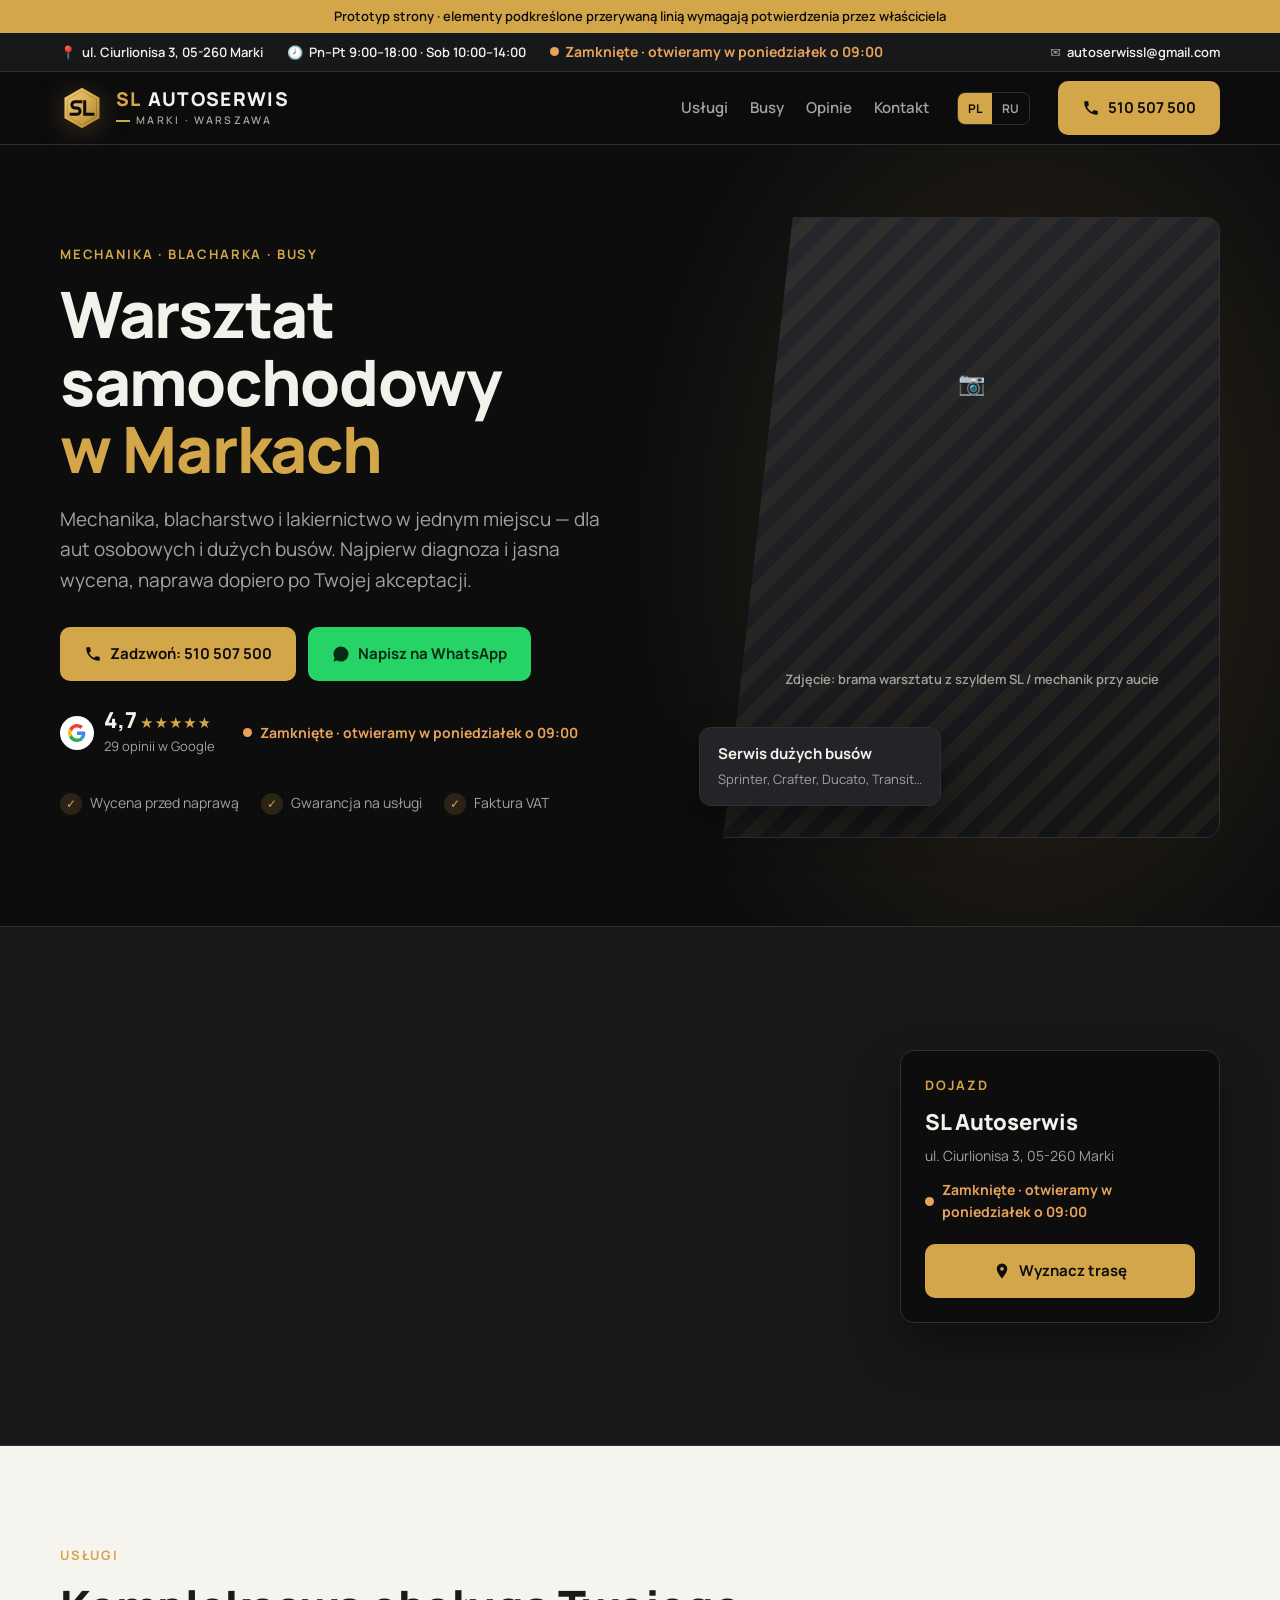
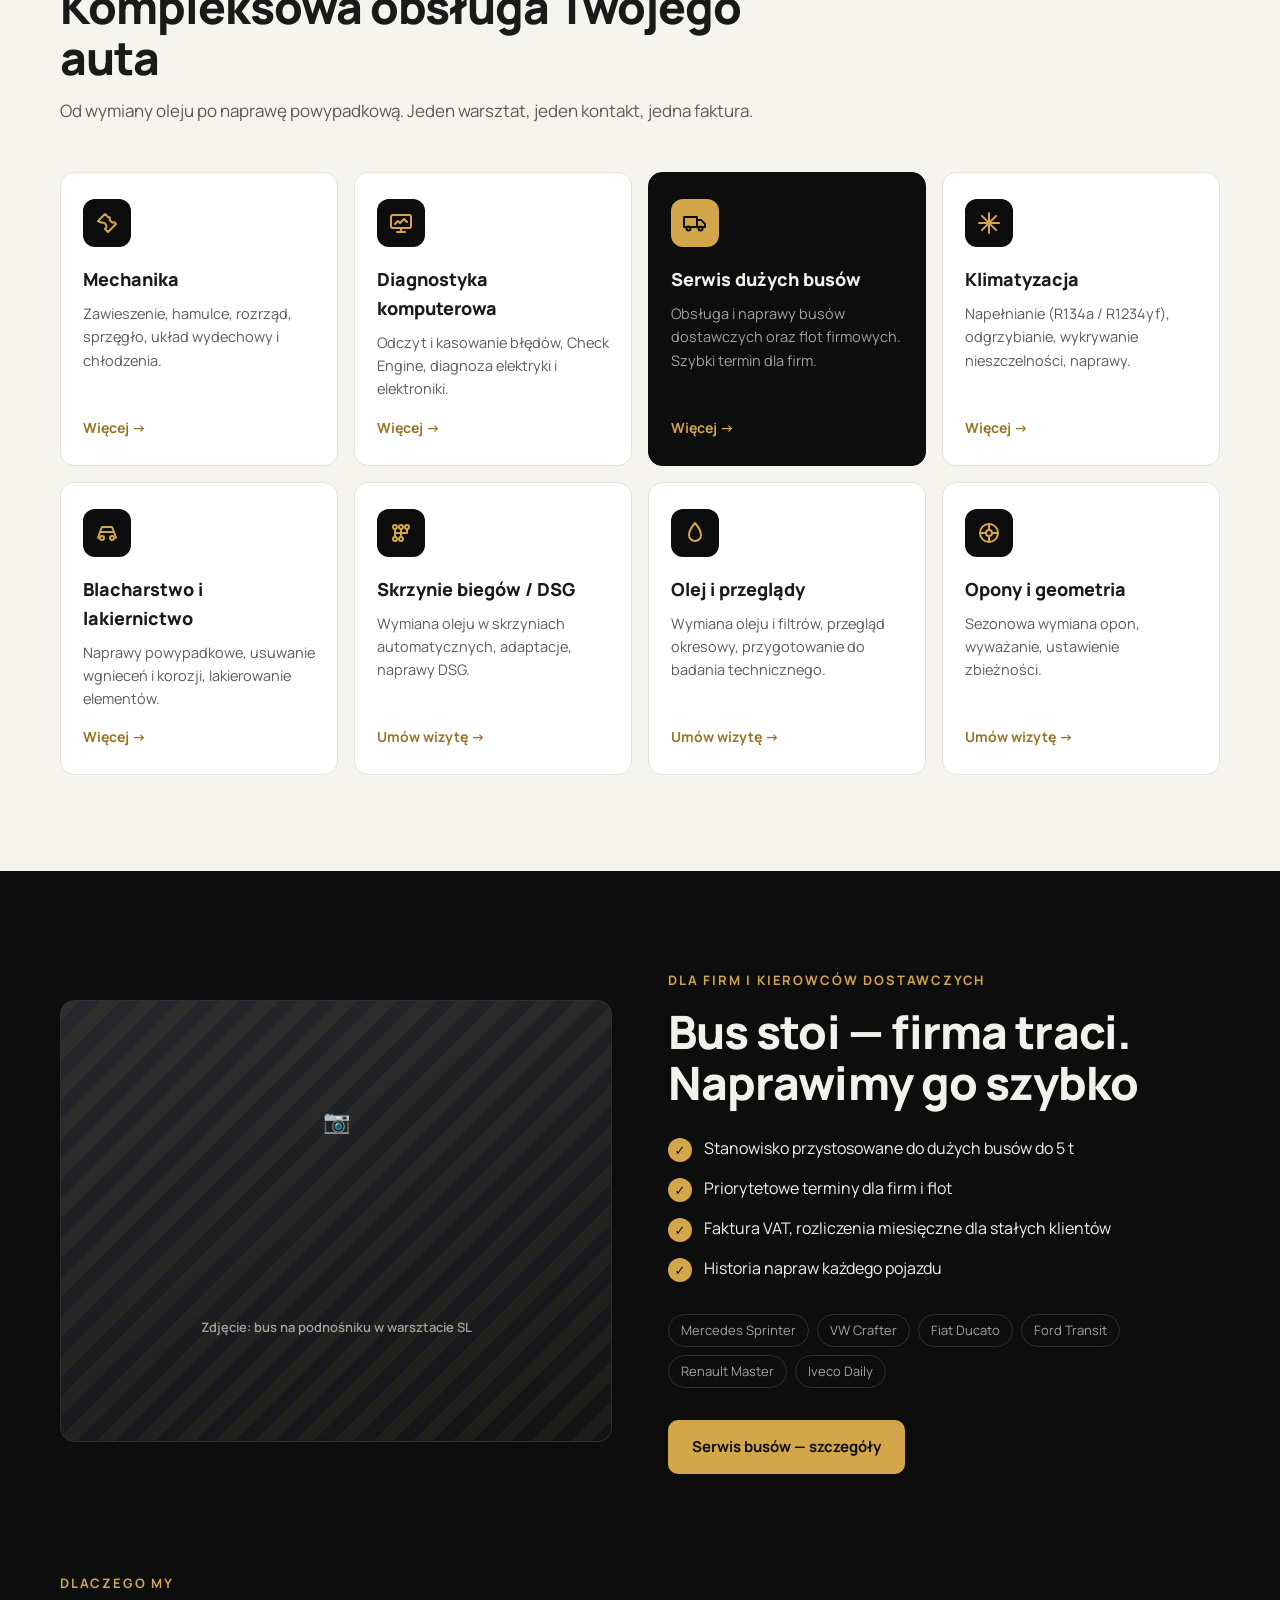
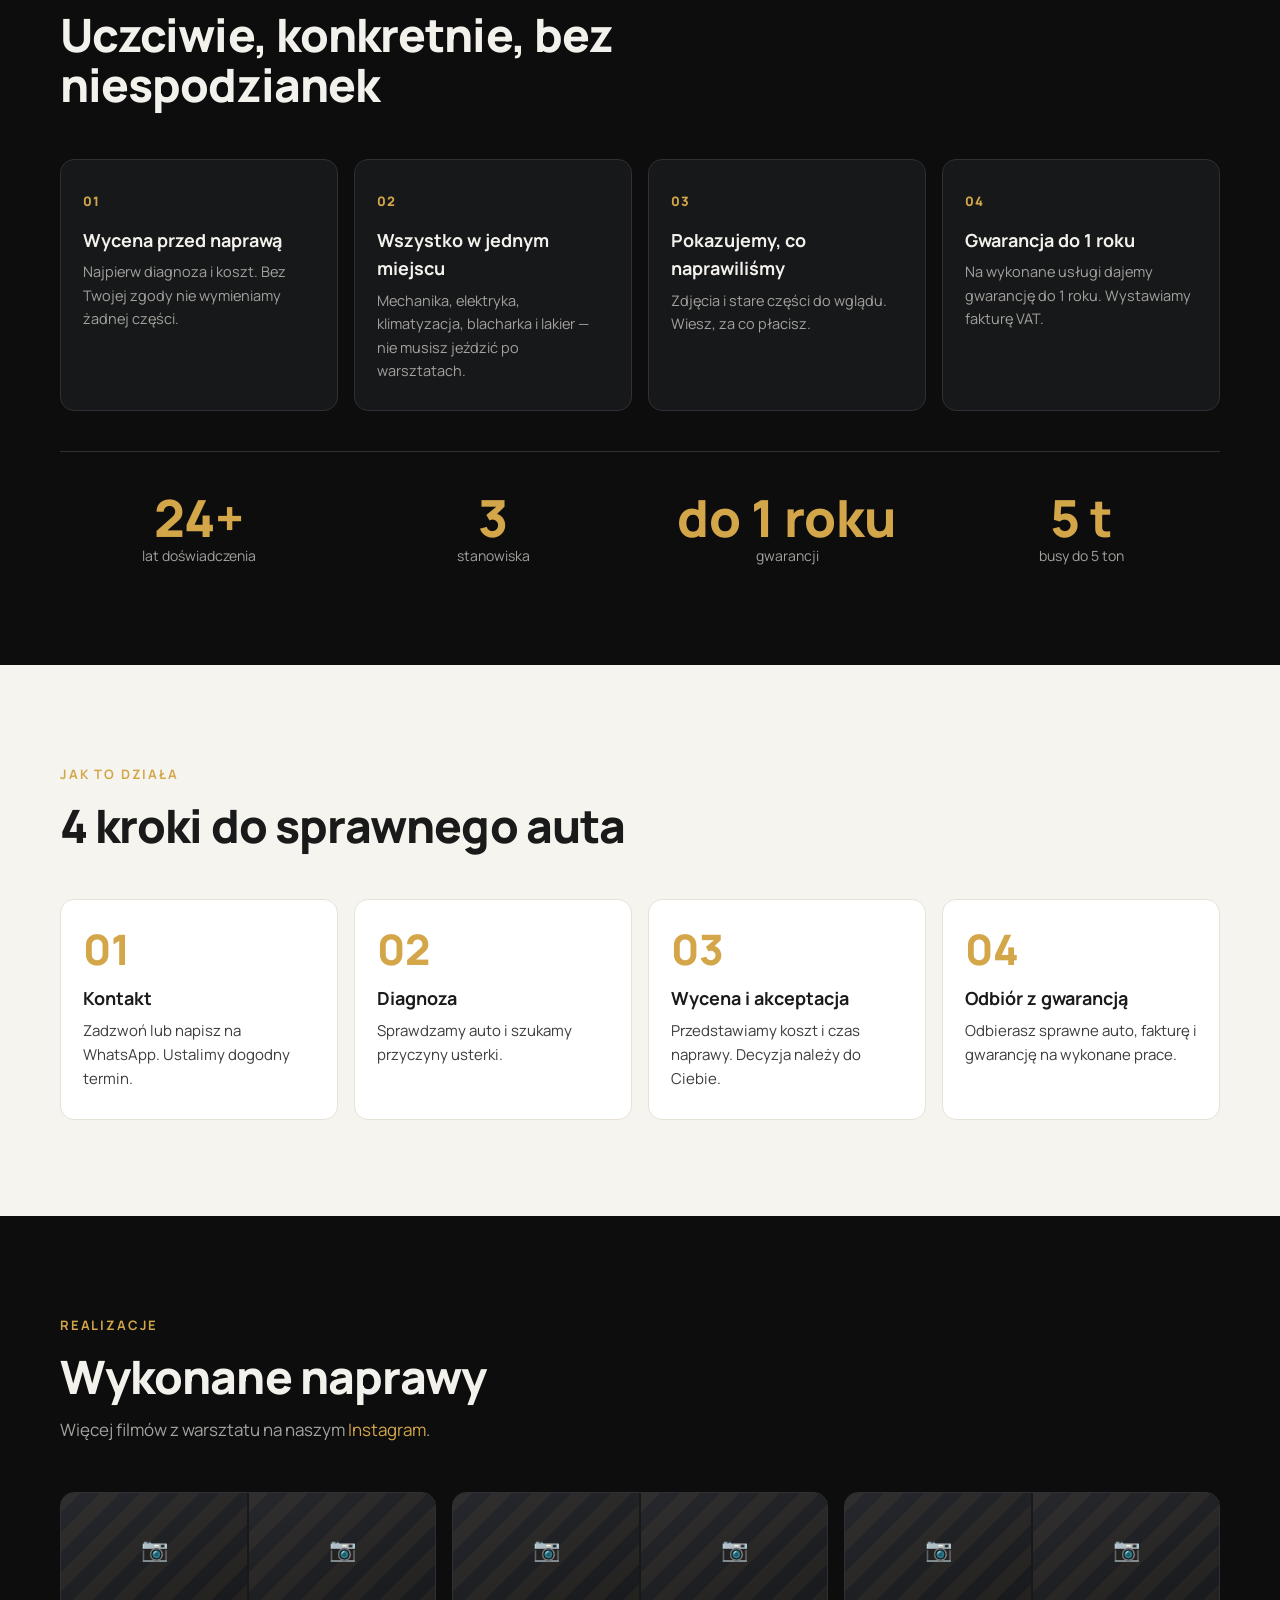
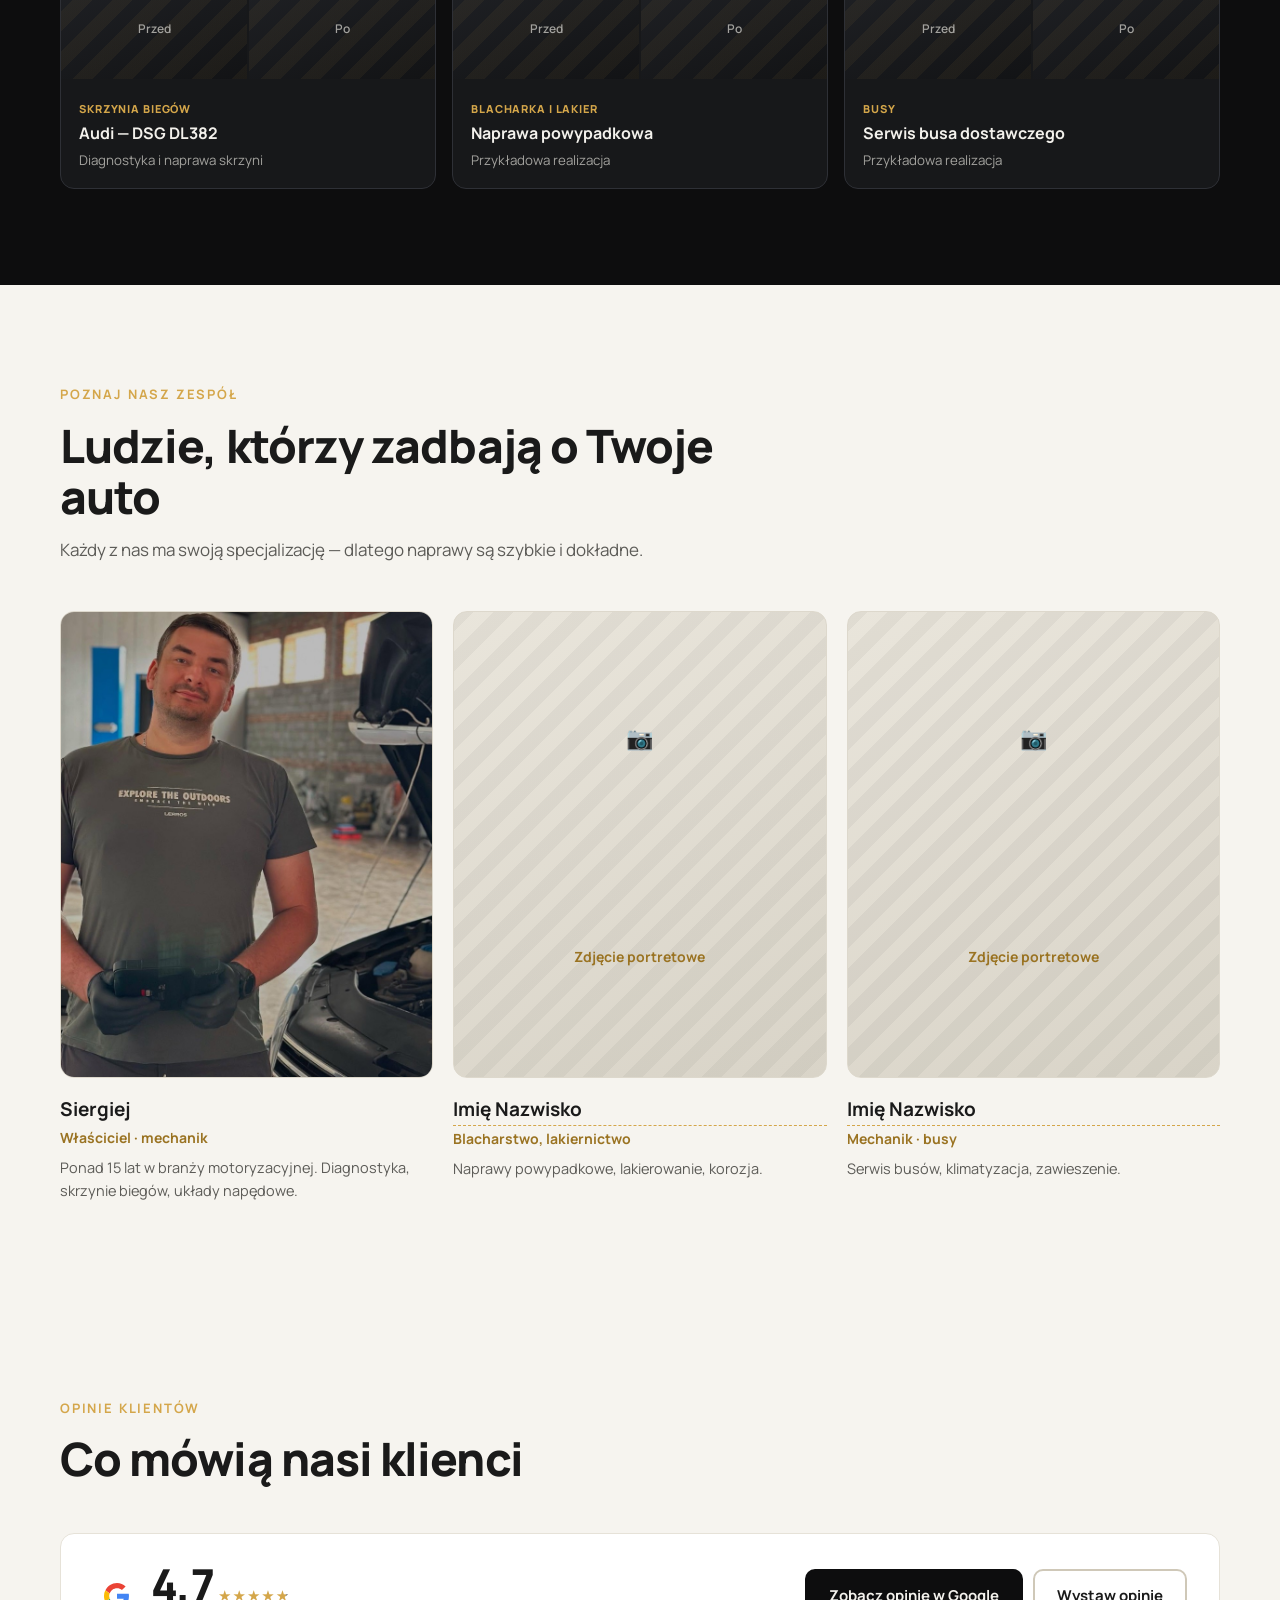
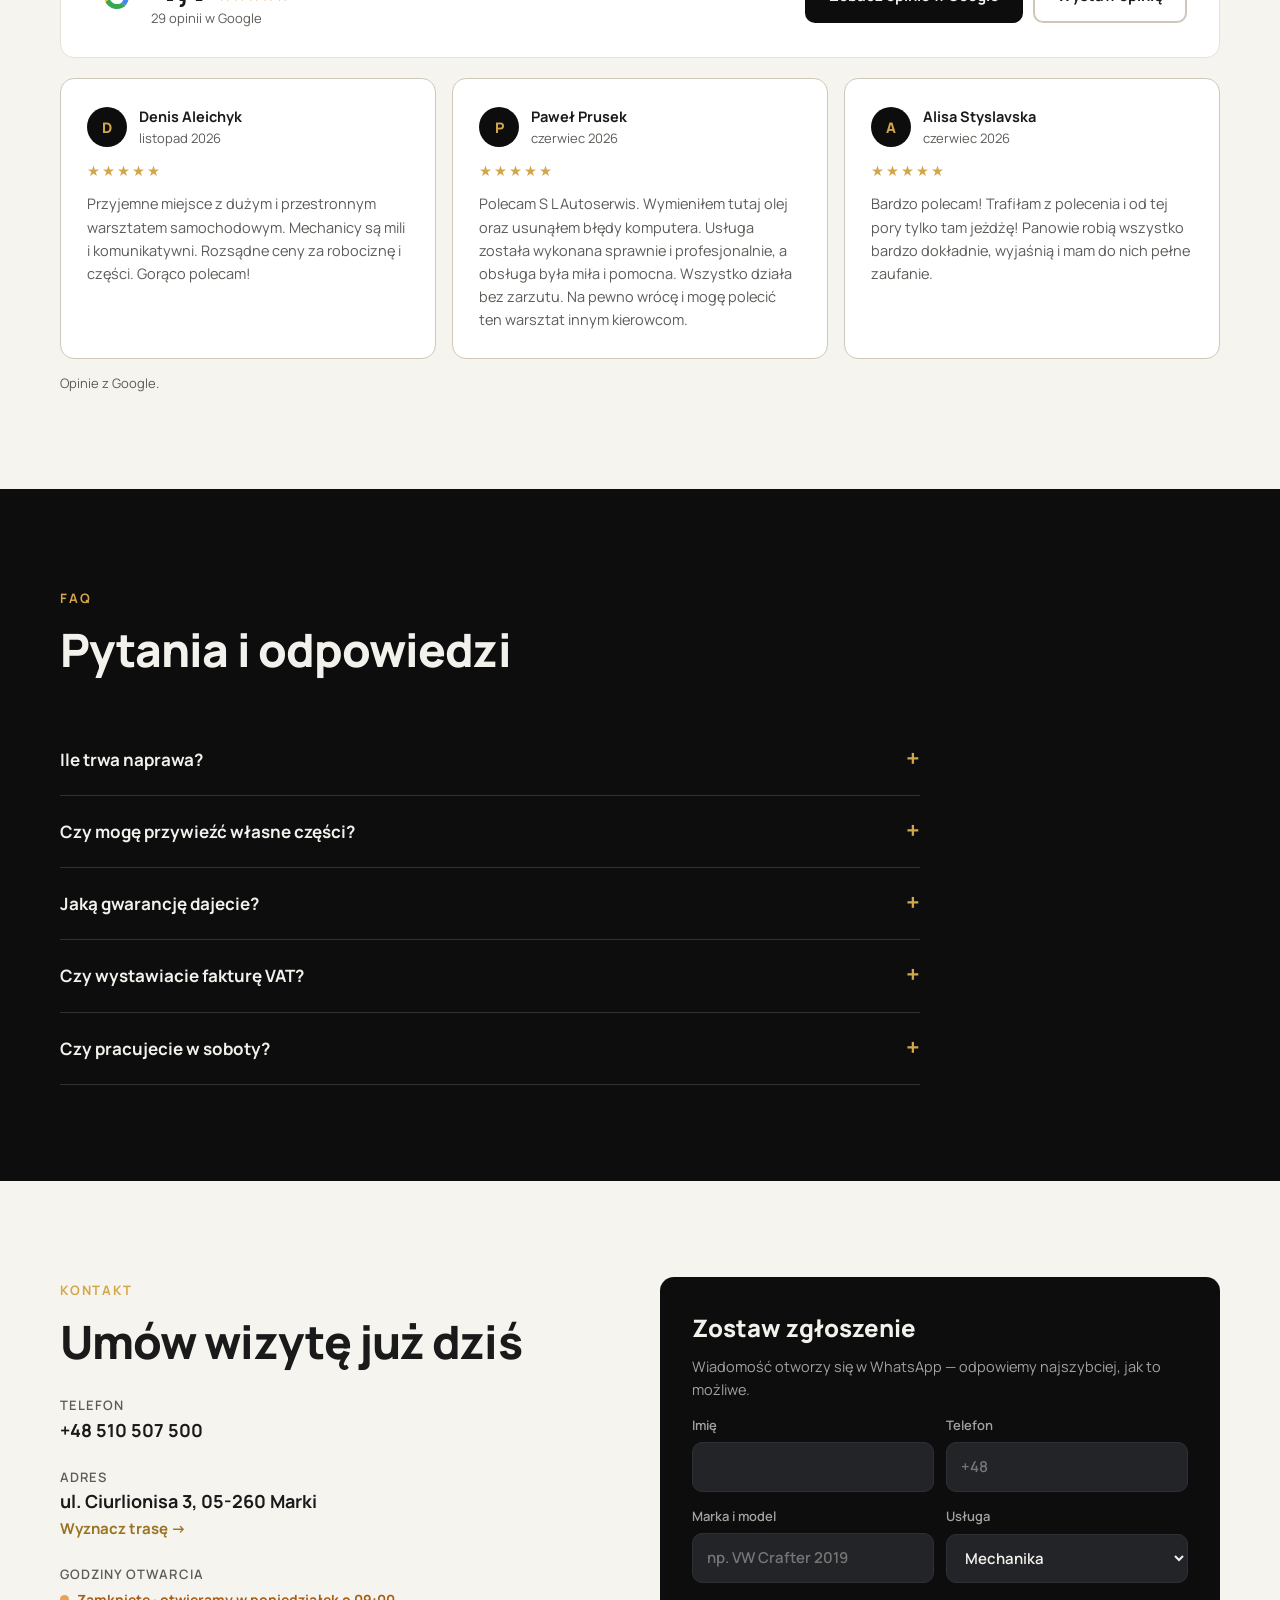
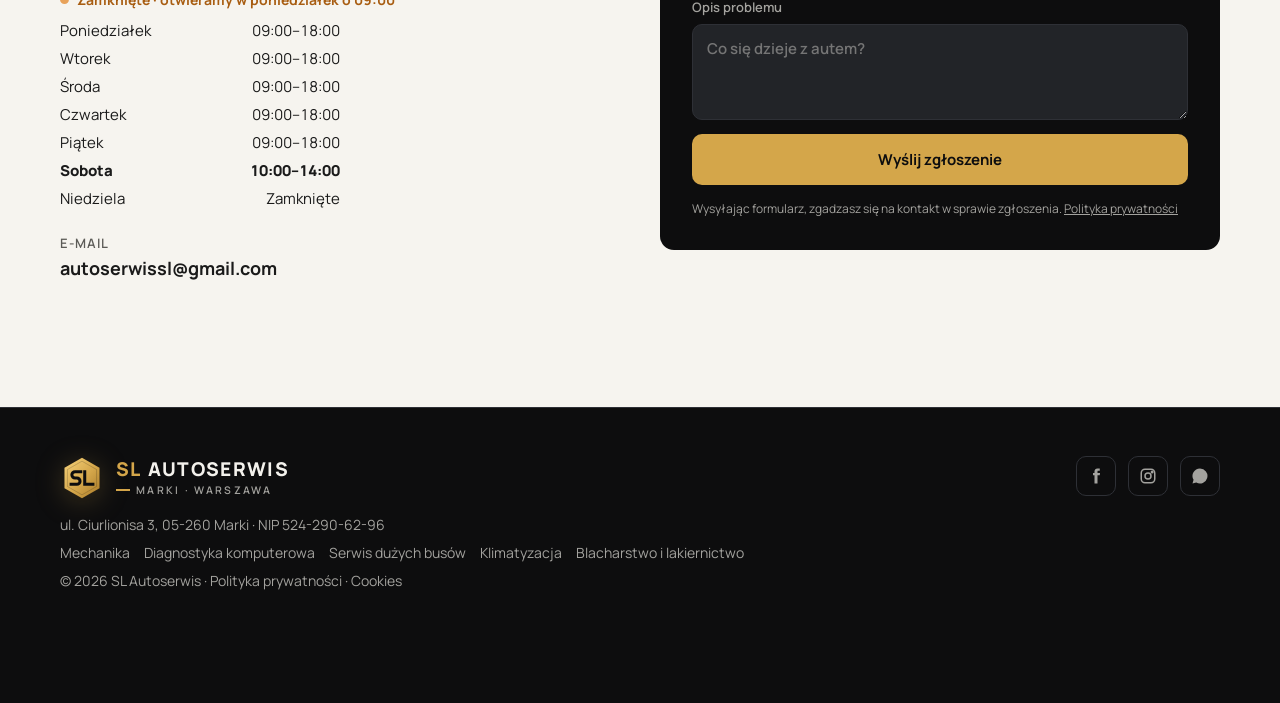
==== commit 622bb60e: "Deploy from sl-autoserwis@37d414f" ====
--- a/index.html
+++ b/index.html
@@ -19,7 +19,7 @@
 <link rel="preconnect" href="https://fonts.gstatic.com" crossorigin>
 <link href="https://fonts.googleapis.com/css2?family=Manrope:wght@400;500;600;700;800&display=swap&subset=latin-ext,cyrillic" rel="stylesheet">
 <link rel="icon" type="image/svg+xml" href="assets/favicon.svg">
-<link rel="stylesheet" href="assets/styles.css?v=2c97a1ee">
+<link rel="stylesheet" href="assets/styles.css?v=acdf6d37">
 <script>document.documentElement.classList.add("js")</script>
 <script type="application/ld+json">{"@context":"https://schema.org","@type":"AutoRepair","name":"SL Autoserwis","url":"https://viktoriabortn.github.io/sl-autoserwis-site/","telephone":"+48510507500","taxID":"5242906296","email":"autoserwissl@gmail.com","address":{"@type":"PostalAddress","streetAddress":"ul. Ciurlionisa 3","postalCode":"05-260","addressLocality":"Marki","addressCountry":"PL"},"geo":{"@type":"GeoCoordinates","latitude":52.3366502,"longitude":21.112326},"hasMap":"https://www.google.com/maps?cid=16544086453063567356","openingHoursSpecification":[{"@type":"OpeningHoursSpecification","dayOfWeek":"Monday","opens":"09:00","closes":"18:00"},{"@type":"OpeningHoursSpecification","dayOfWeek":"Tuesday","opens":"09:00","closes":"18:00"},{"@type":"OpeningHoursSpecification","dayOfWeek":"Wednesday","opens":"09:00","closes":"18:00"},{"@type":"OpeningHoursSpecification","dayOfWeek":"Thursday","opens":"09:00","closes":"18:00"},{"@type":"OpeningHoursSpecification","dayOfWeek":"Friday","opens":"09:00","closes":"18:00"},{"@type":"OpeningHoursSpecification","dayOfWeek":"Saturday","opens":"10:00","closes":"14:00"}],"knowsLanguage":["pl","ru"],"sameAs":["https://www.facebook.com/SLautoserwis","https://www.instagram.com/sl_autoserwis/"]}</script>
 </head>
@@ -264,7 +264,7 @@
       <p>Każdy z nas ma swoją specjalizację — dlatego naprawy są szybkie i dokładne.</p>
     </div>
     <div class="team">
-      <div class="member rv"><div class="ph"><span>Zdjęcie portretowe</span></div><b class="tbd" title="Do uzupełnienia">Imię Nazwisko</b><span>Właściciel · mechanik</span><p>Diagnostyka, skrzynie biegów, układy napędowe.</p></div>
+      <div class="member rv"><div class="ph has-img"><img src="assets/img/siergiej.jpg" alt="Siergiej — Właściciel · mechanik" width="800" height="1000" loading="lazy"></div><b>Siergiej</b><span>Właściciel · mechanik</span><p>Ponad 15 lat w branży motoryzacyjnej. Diagnostyka, skrzynie biegów, układy napędowe.</p></div>
       <div class="member rv"><div class="ph"><span>Zdjęcie portretowe</span></div><b class="tbd" title="Do uzupełnienia">Imię Nazwisko</b><span>Blacharstwo, lakiernictwo</span><p>Naprawy powypadkowe, lakierowanie, korozja.</p></div>
       <div class="member rv"><div class="ph"><span>Zdjęcie portretowe</span></div><b class="tbd" title="Do uzupełnienia">Imię Nazwisko</b><span>Mechanik · busy</span><p>Serwis busów, klimatyzacja, zawieszenie.</p></div>
     </div>
--- a/assets/styles.css
+++ b/assets/styles.css
@@ -145,6 +145,9 @@
 .team { display: grid; grid-template-columns: repeat(3, 1fr); gap: 20px; }
 .member .ph { aspect-ratio: 4/5; margin-bottom: 16px; background:
     repeating-linear-gradient(135deg, rgba(0,0,0,.04) 0 14px, transparent 14px 28px), linear-gradient(160deg, #e9e5db, #d9d4c8); border-color: #ddd8cc; color: var(--light-muted); }
+.member .ph.has-img { padding: 0; display: block; }
+.ph.has-img::before { content: none; }
+.member .ph.has-img img { width: 100%; height: 100%; object-fit: cover; }
 .member b { font-size: 19px; display: block; }
 .member span { color: #9a7322; font-weight: 700; font-size: 14px; }
 .member p { font-size: 14.5px; color: var(--light-muted); margin-top: 6px; }
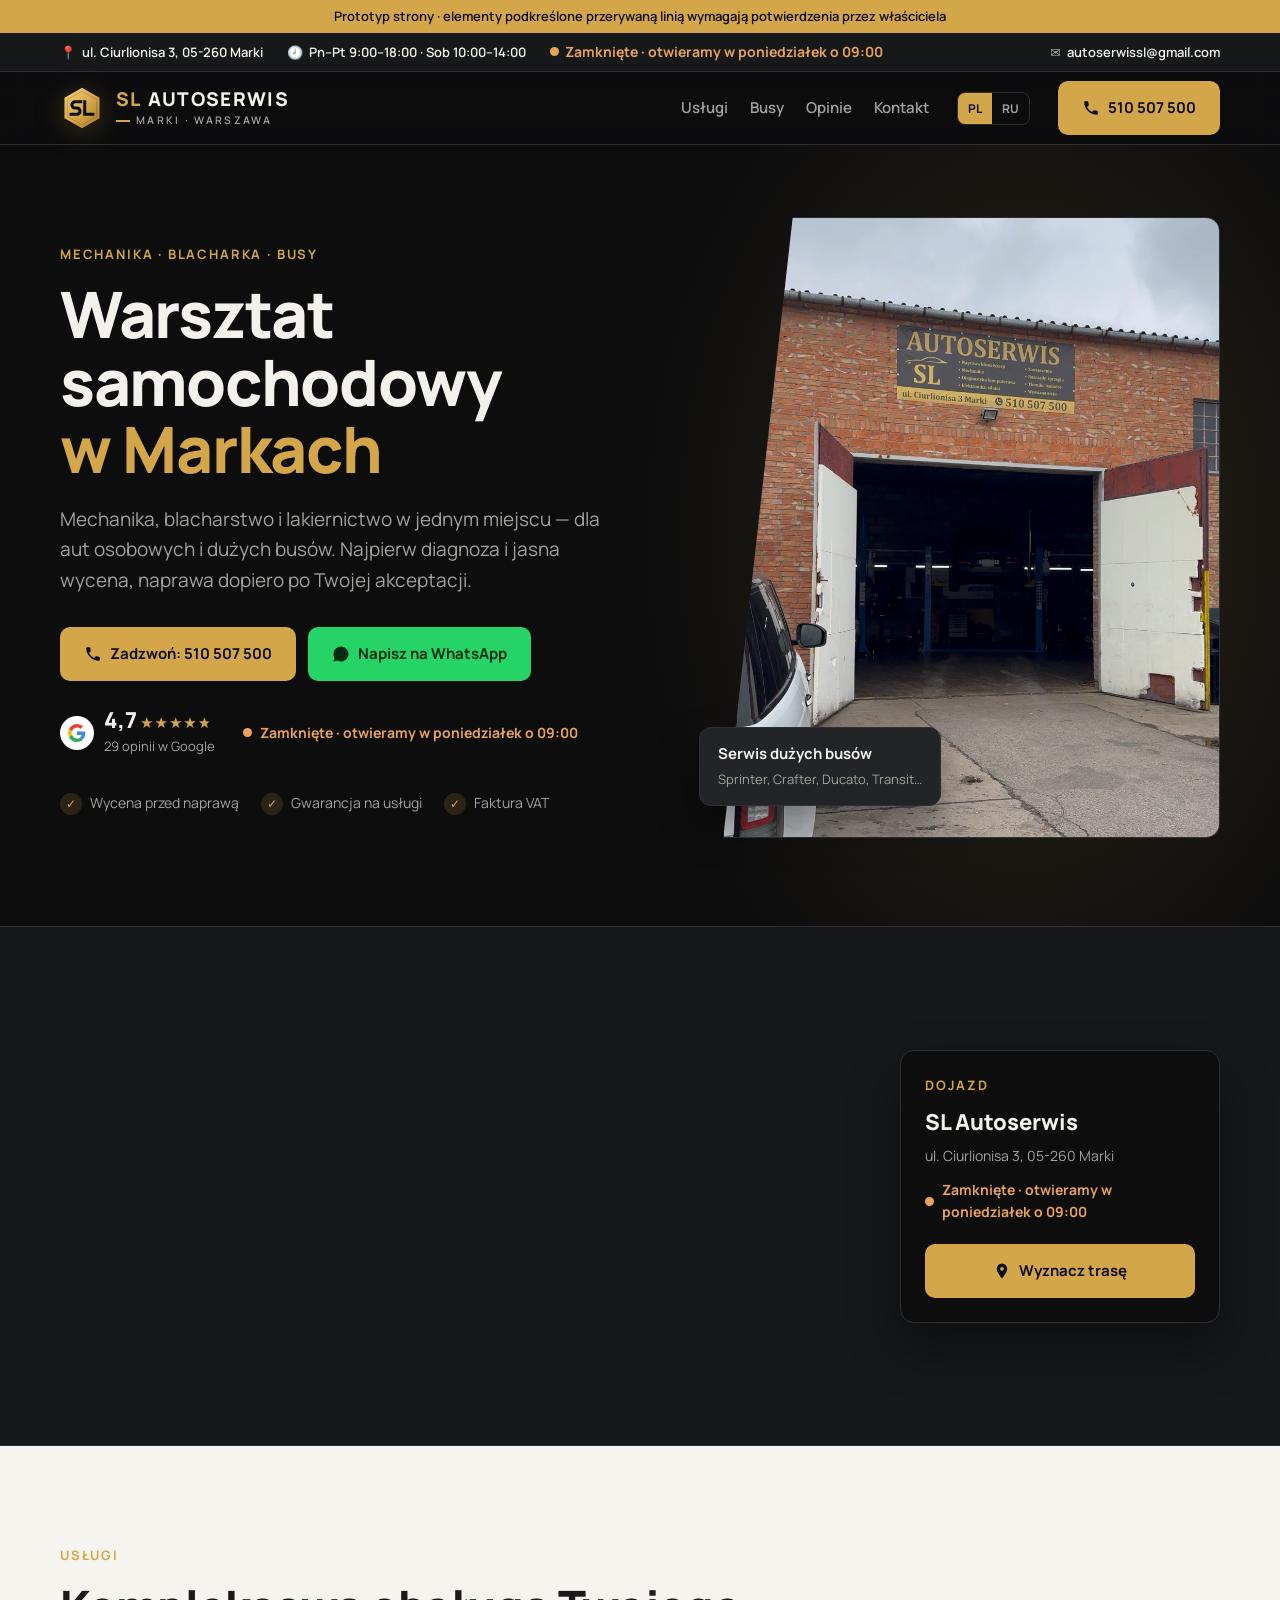
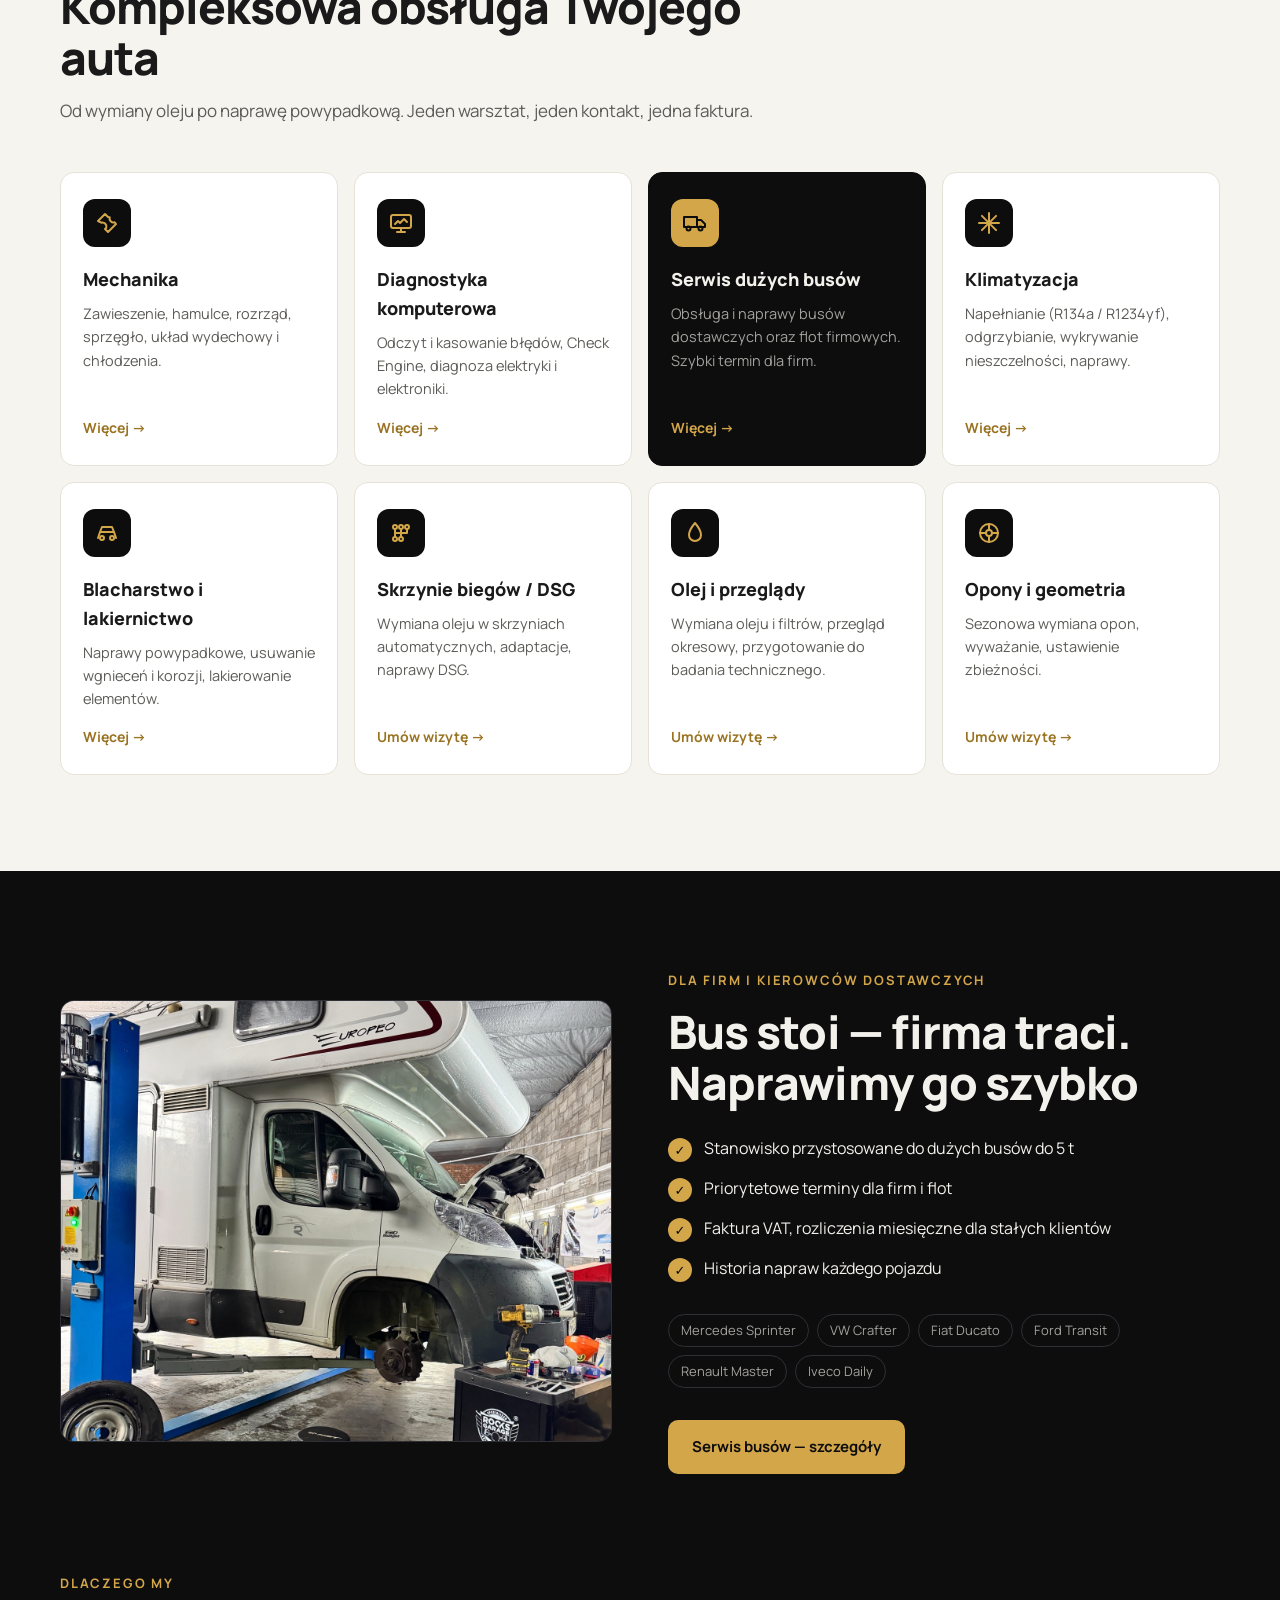
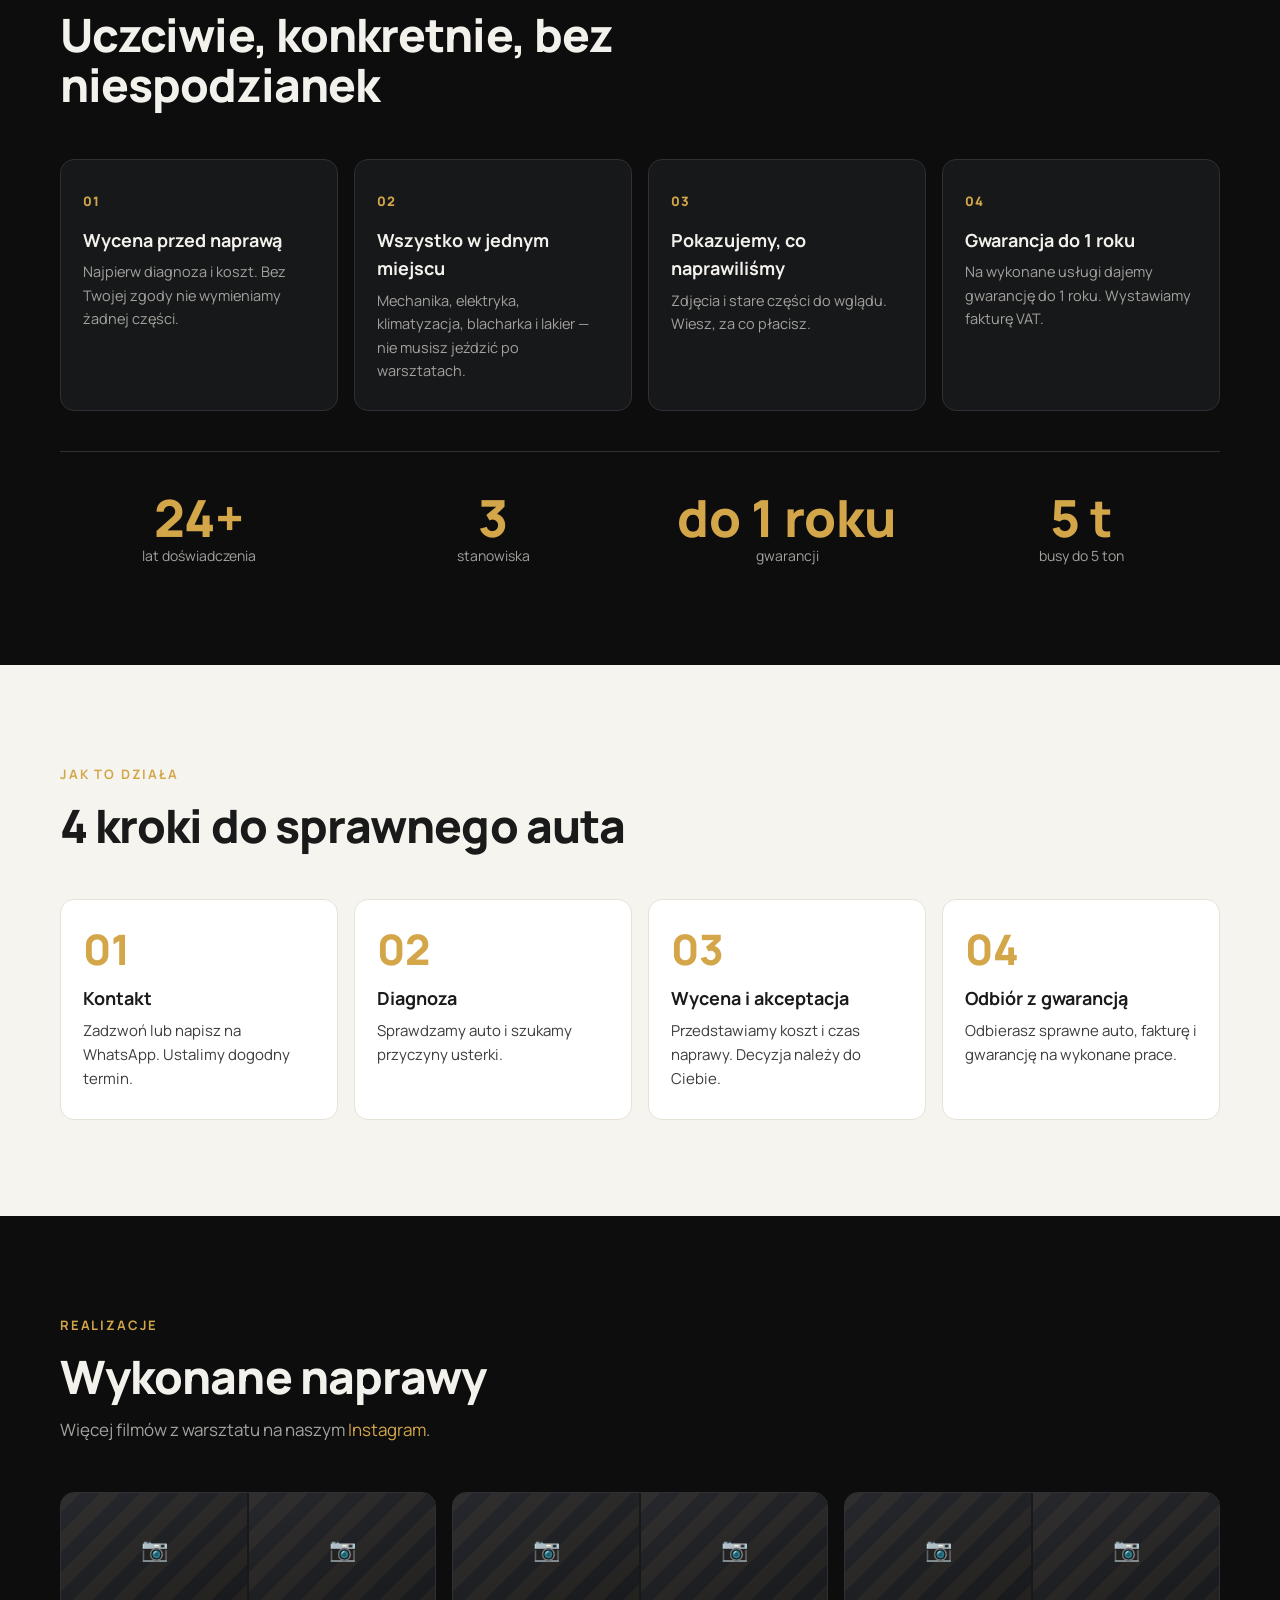
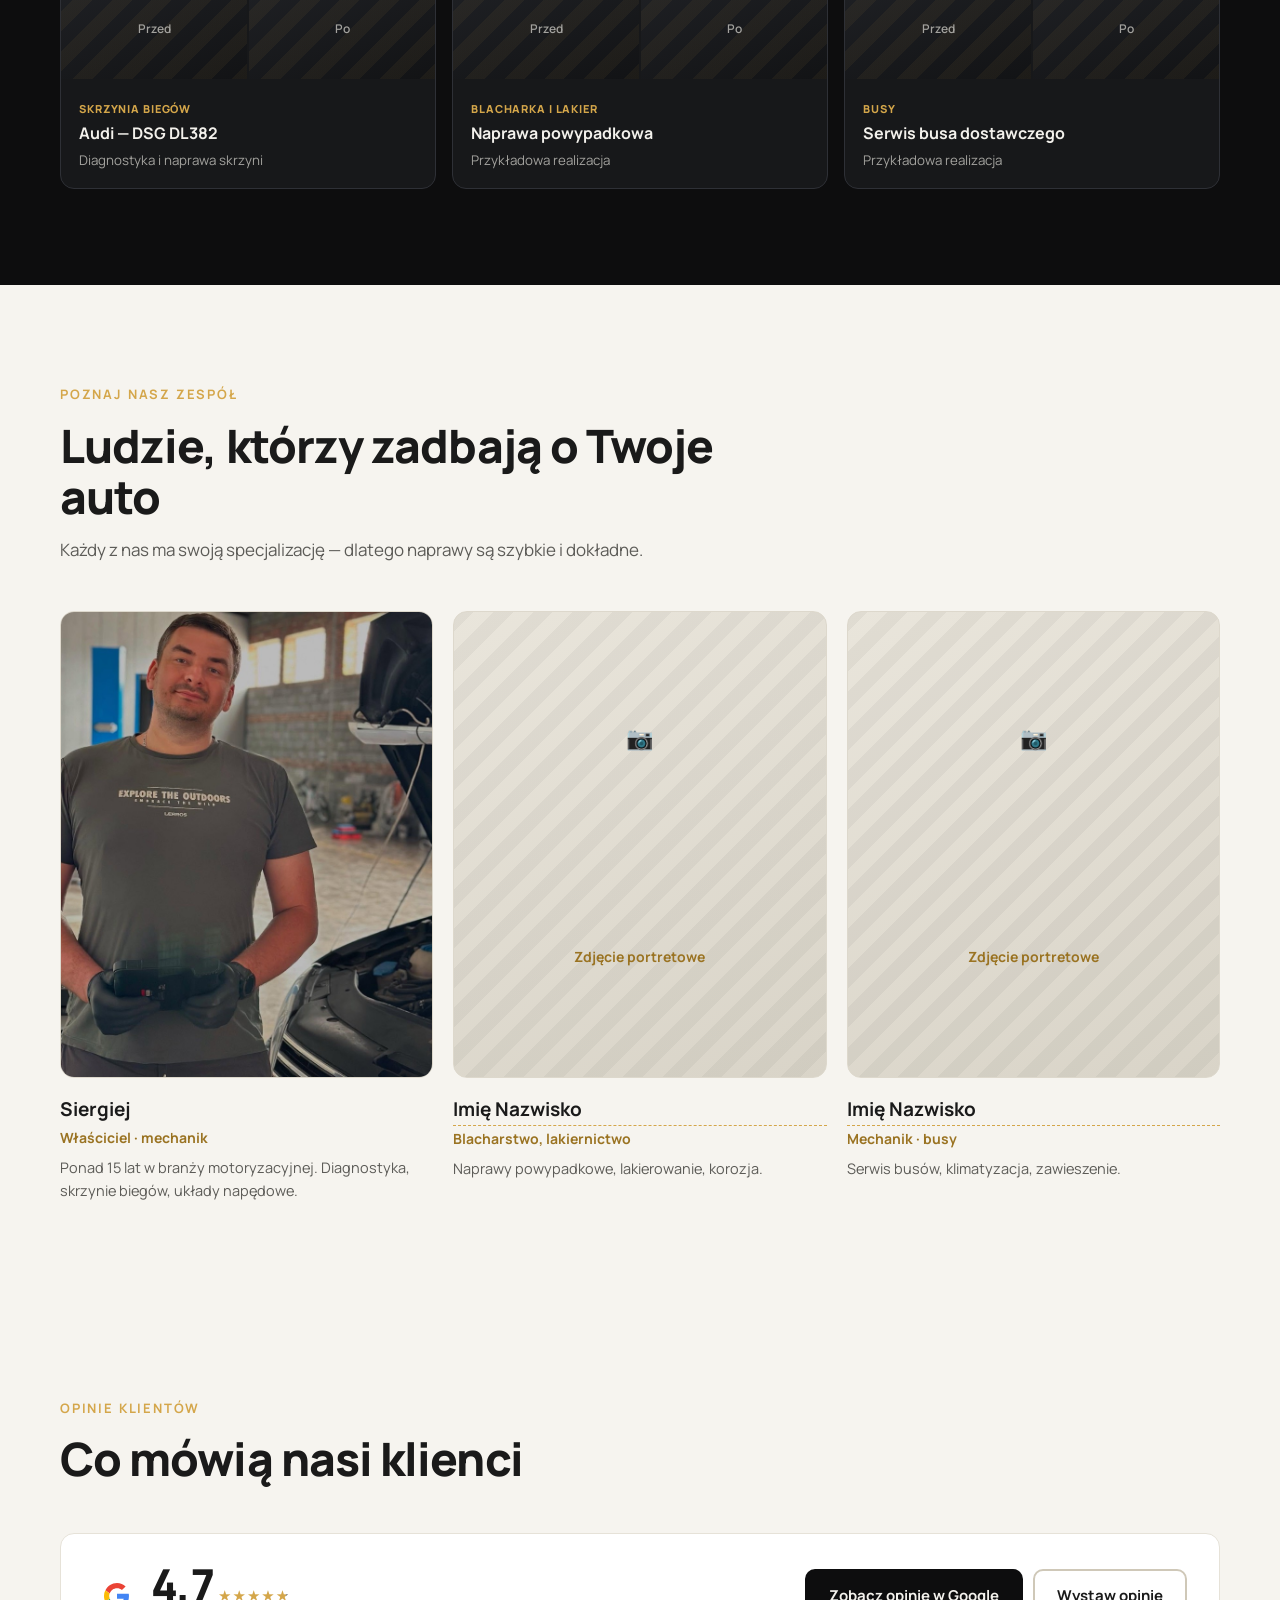
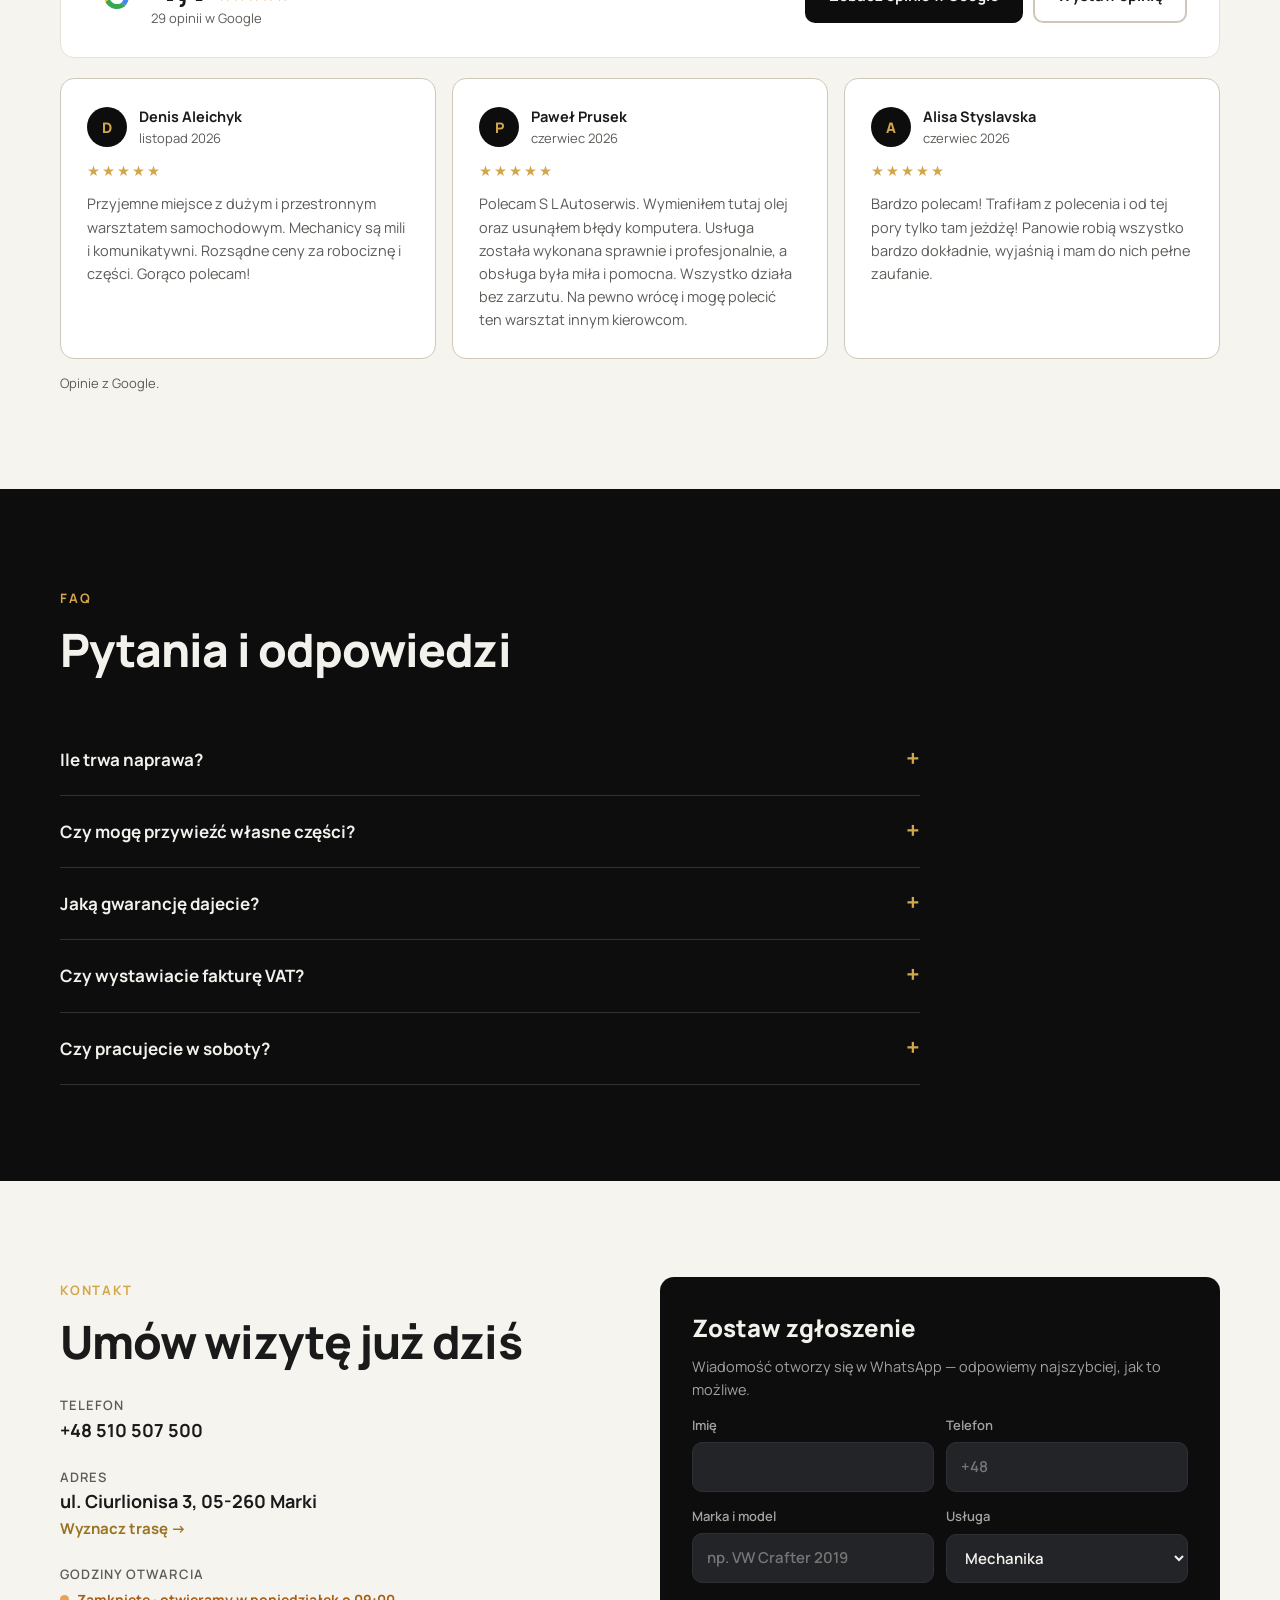
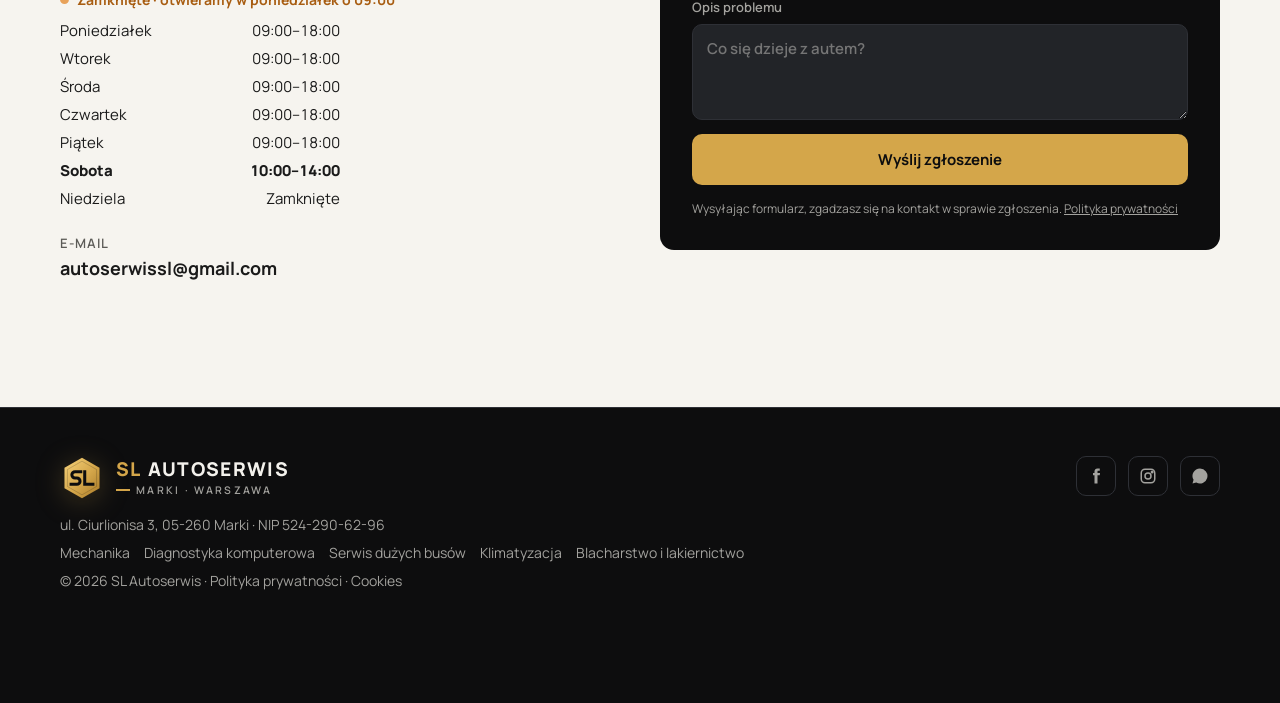
==== commit 0a2c633f: "Deploy from sl-autoserwis@1893f58" ====
--- a/index.html
+++ b/index.html
@@ -14,12 +14,15 @@
 <meta property="og:title" content="Warsztat samochodowy Marki — mechanik, blacharz, serwis busów | SL Autoserwis">
 <meta property="og:description" content="SL Autoserwis w Markach: mechanika, diagnostyka, serwis dużych busów, klimatyzacja, blacharstwo i lakiernictwo. 4,7★ w Google. Wycena przed naprawą. ☎ 510 507 500">
 <meta property="og:url" content="https://viktoriabortn.github.io/sl-autoserwis-site/">
+<meta property="og:image" content="https://viktoriabortn.github.io/sl-autoserwis-site/assets/img/og.jpg">
+<meta property="og:image:width" content="1200">
+<meta property="og:image:height" content="630">
 <meta property="og:locale" content="pl_PL">
 <link rel="preconnect" href="https://fonts.googleapis.com">
 <link rel="preconnect" href="https://fonts.gstatic.com" crossorigin>
 <link href="https://fonts.googleapis.com/css2?family=Manrope:wght@400;500;600;700;800&display=swap&subset=latin-ext,cyrillic" rel="stylesheet">
 <link rel="icon" type="image/svg+xml" href="assets/favicon.svg">
-<link rel="stylesheet" href="assets/styles.css?v=acdf6d37">
+<link rel="stylesheet" href="assets/styles.css?v=49cddd5a">
 <script>document.documentElement.classList.add("js")</script>
 <script type="application/ld+json">{"@context":"https://schema.org","@type":"AutoRepair","name":"SL Autoserwis","url":"https://viktoriabortn.github.io/sl-autoserwis-site/","telephone":"+48510507500","taxID":"5242906296","email":"autoserwissl@gmail.com","address":{"@type":"PostalAddress","streetAddress":"ul. Ciurlionisa 3","postalCode":"05-260","addressLocality":"Marki","addressCountry":"PL"},"geo":{"@type":"GeoCoordinates","latitude":52.3366502,"longitude":21.112326},"hasMap":"https://www.google.com/maps?cid=16544086453063567356","openingHoursSpecification":[{"@type":"OpeningHoursSpecification","dayOfWeek":"Monday","opens":"09:00","closes":"18:00"},{"@type":"OpeningHoursSpecification","dayOfWeek":"Tuesday","opens":"09:00","closes":"18:00"},{"@type":"OpeningHoursSpecification","dayOfWeek":"Wednesday","opens":"09:00","closes":"18:00"},{"@type":"OpeningHoursSpecification","dayOfWeek":"Thursday","opens":"09:00","closes":"18:00"},{"@type":"OpeningHoursSpecification","dayOfWeek":"Friday","opens":"09:00","closes":"18:00"},{"@type":"OpeningHoursSpecification","dayOfWeek":"Saturday","opens":"10:00","closes":"14:00"}],"knowsLanguage":["pl","ru"],"sameAs":["https://www.facebook.com/SLautoserwis","https://www.instagram.com/sl_autoserwis/"]}</script>
 </head>
@@ -92,7 +95,7 @@
       </div>
     </div>
     <div class="hero-media">
-      <div class="ph"><span>Zdjęcie: brama warsztatu z szyldem SL / mechanik przy aucie</span></div>
+      <div class="ph has-img"><img src="assets/img/hero-fasada.jpg" alt="SL Autoserwis — ul. Ciurlionisa 3, Marki" width="960" height="1200" fetchpriority="high"></div>
       <a class="hero-card" href="uslugi/serwis-busow/">
         <b>Serwis dużych busów</b>
         <small>Sprinter, Crafter, Ducato, Transit…</small>
@@ -176,7 +179,7 @@
 
 <section id="busy" class="busy">
   <div class="wrap">
-    <div class="ph rv"><span>Zdjęcie: bus na podnośniku w warsztacie SL</span></div>
+    <div class="ph has-img rv"><img src="assets/img/busy-kamper.jpg" alt="Bus stoi — firma traci. Naprawimy go szybko" width="1400" height="1120" loading="lazy"></div>
     <div class="rv">
       <span class="eyebrow">Dla firm i kierowców dostawczych</span>
       <h2>Bus stoi — firma traci. Naprawimy go szybko</h2>
--- a/assets/styles.css
+++ b/assets/styles.css
@@ -145,9 +145,10 @@
 .team { display: grid; grid-template-columns: repeat(3, 1fr); gap: 20px; }
 .member .ph { aspect-ratio: 4/5; margin-bottom: 16px; background:
     repeating-linear-gradient(135deg, rgba(0,0,0,.04) 0 14px, transparent 14px 28px), linear-gradient(160deg, #e9e5db, #d9d4c8); border-color: #ddd8cc; color: var(--light-muted); }
-.member .ph.has-img { padding: 0; display: block; }
+.ph.has-img { padding: 0; display: block; }
+.ph.has-img > img { width: 100%; height: 100%; object-fit: cover; }
+.hero-media .ph.has-img > img { object-position: 50% 20%; }
 .ph.has-img::before { content: none; }
-.member .ph.has-img img { width: 100%; height: 100%; object-fit: cover; }
 .member b { font-size: 19px; display: block; }
 .member span { color: #9a7322; font-weight: 700; font-size: 14px; }
 .member p { font-size: 14.5px; color: var(--light-muted); margin-top: 6px; }
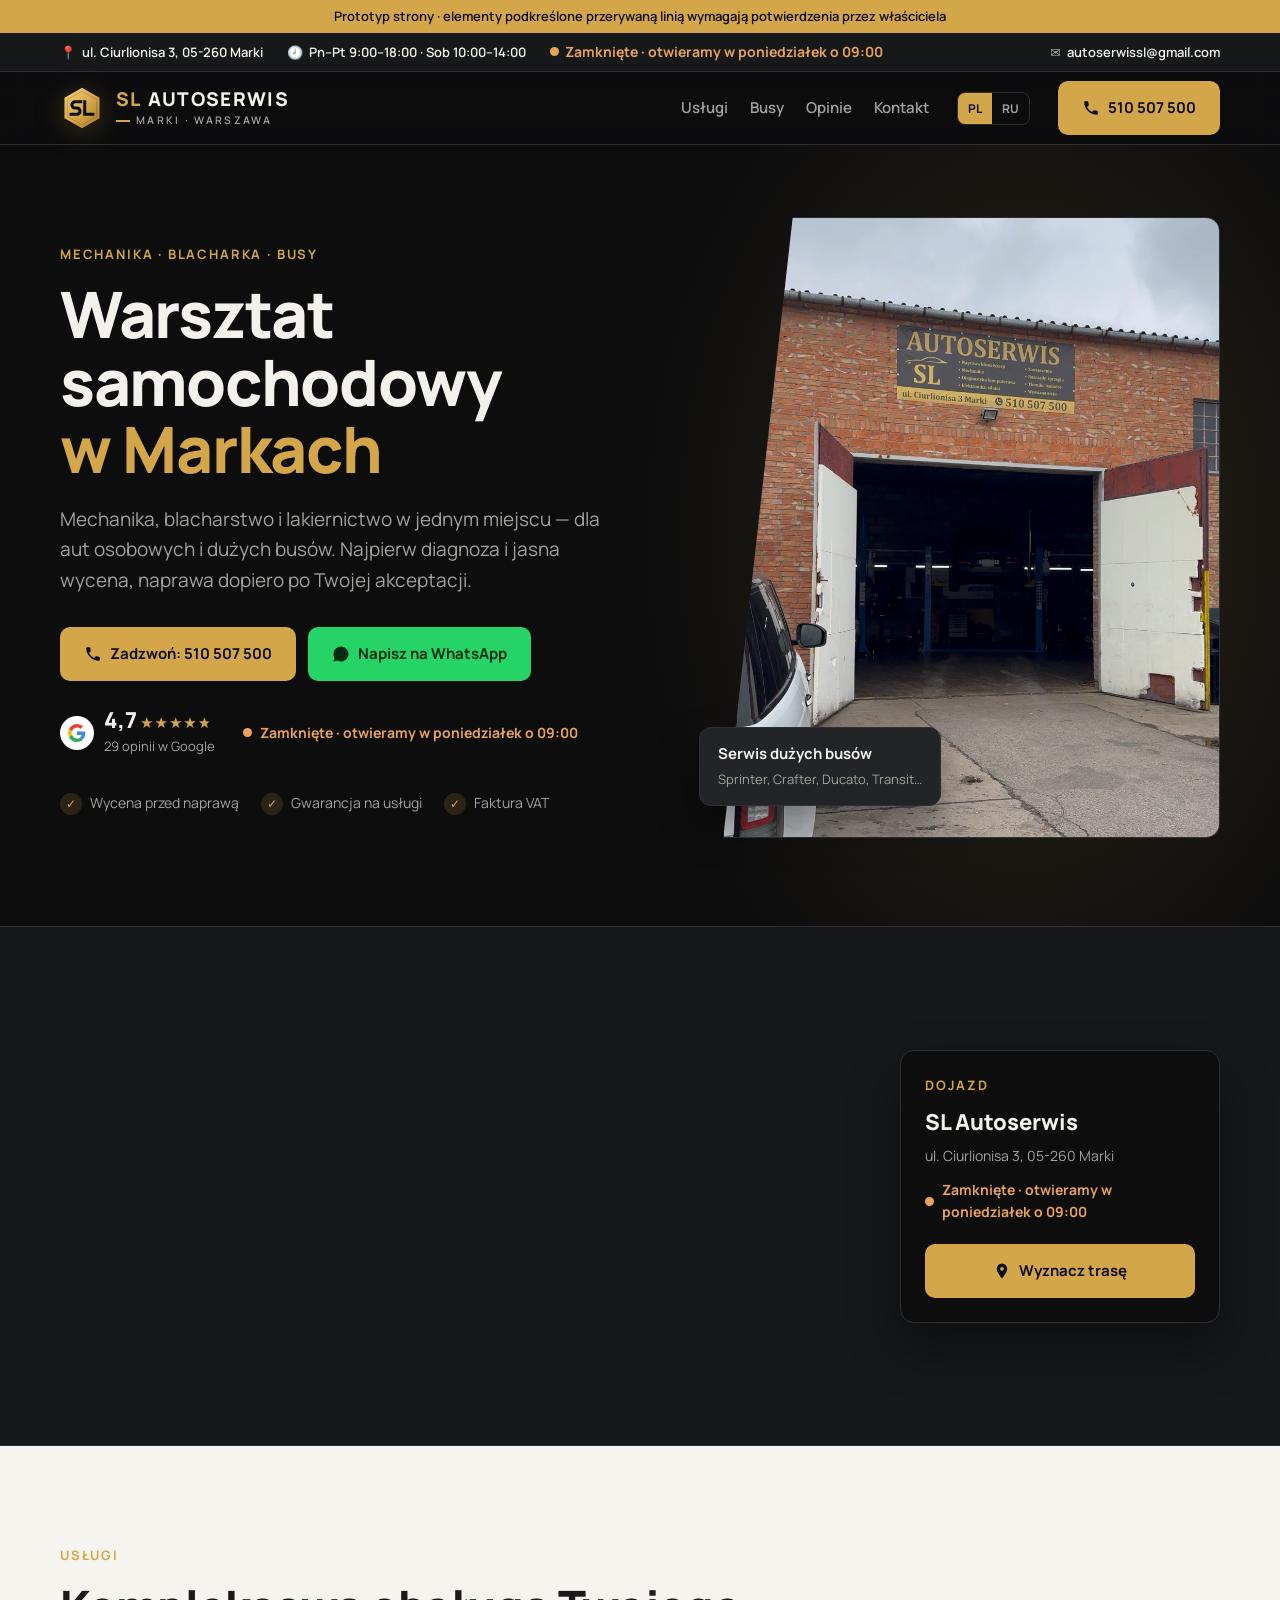
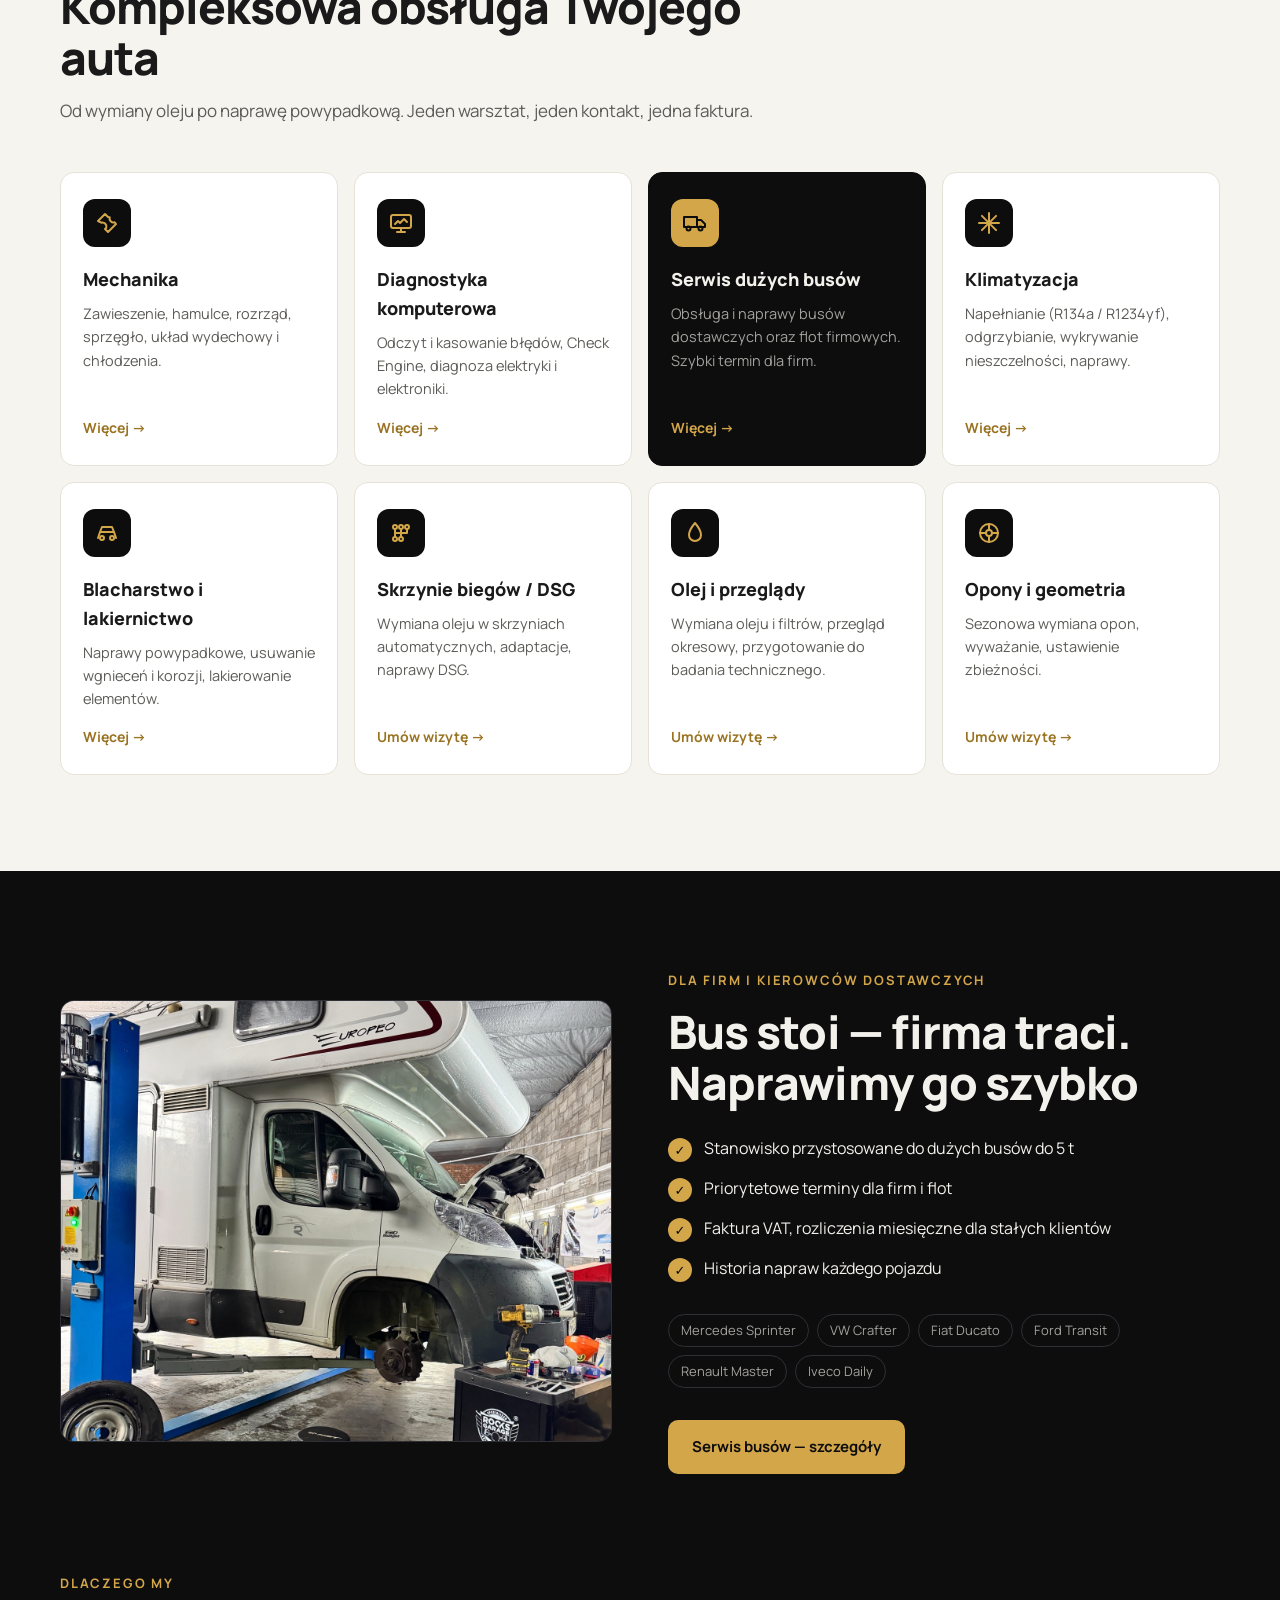
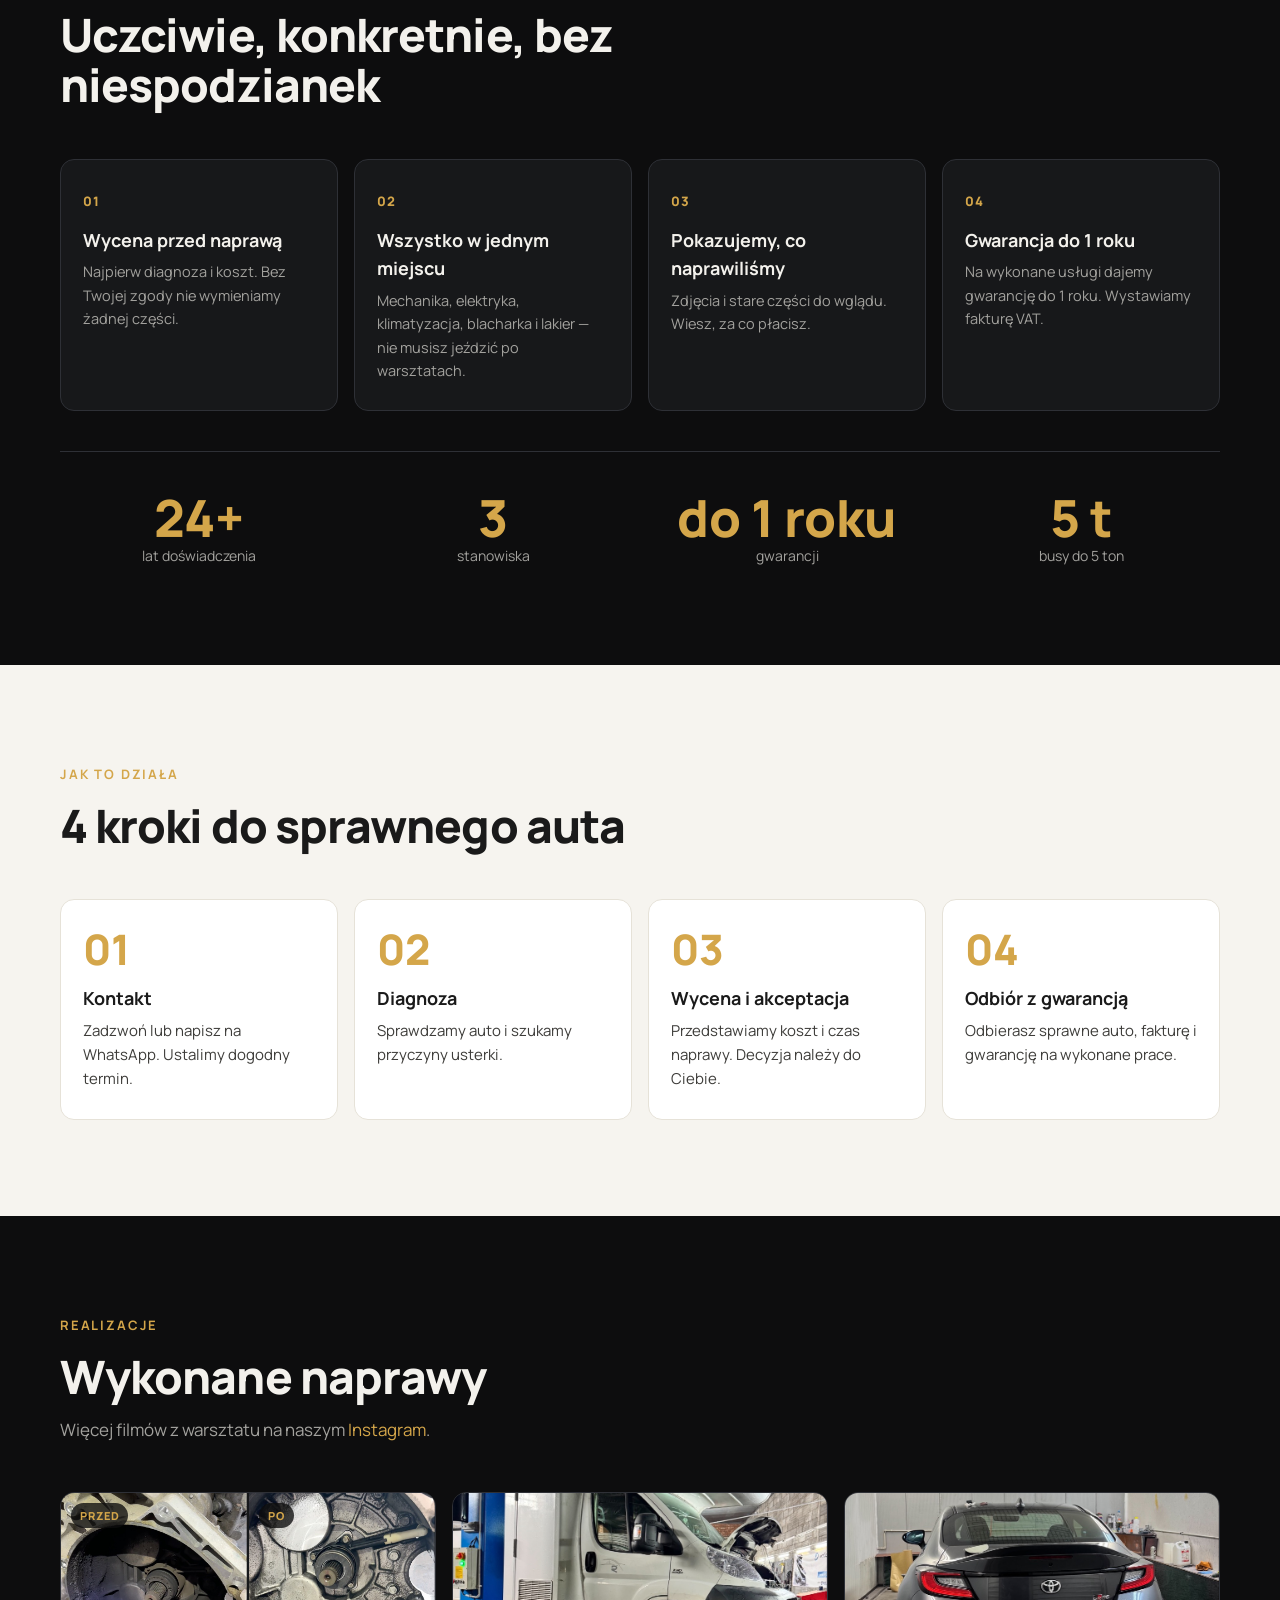
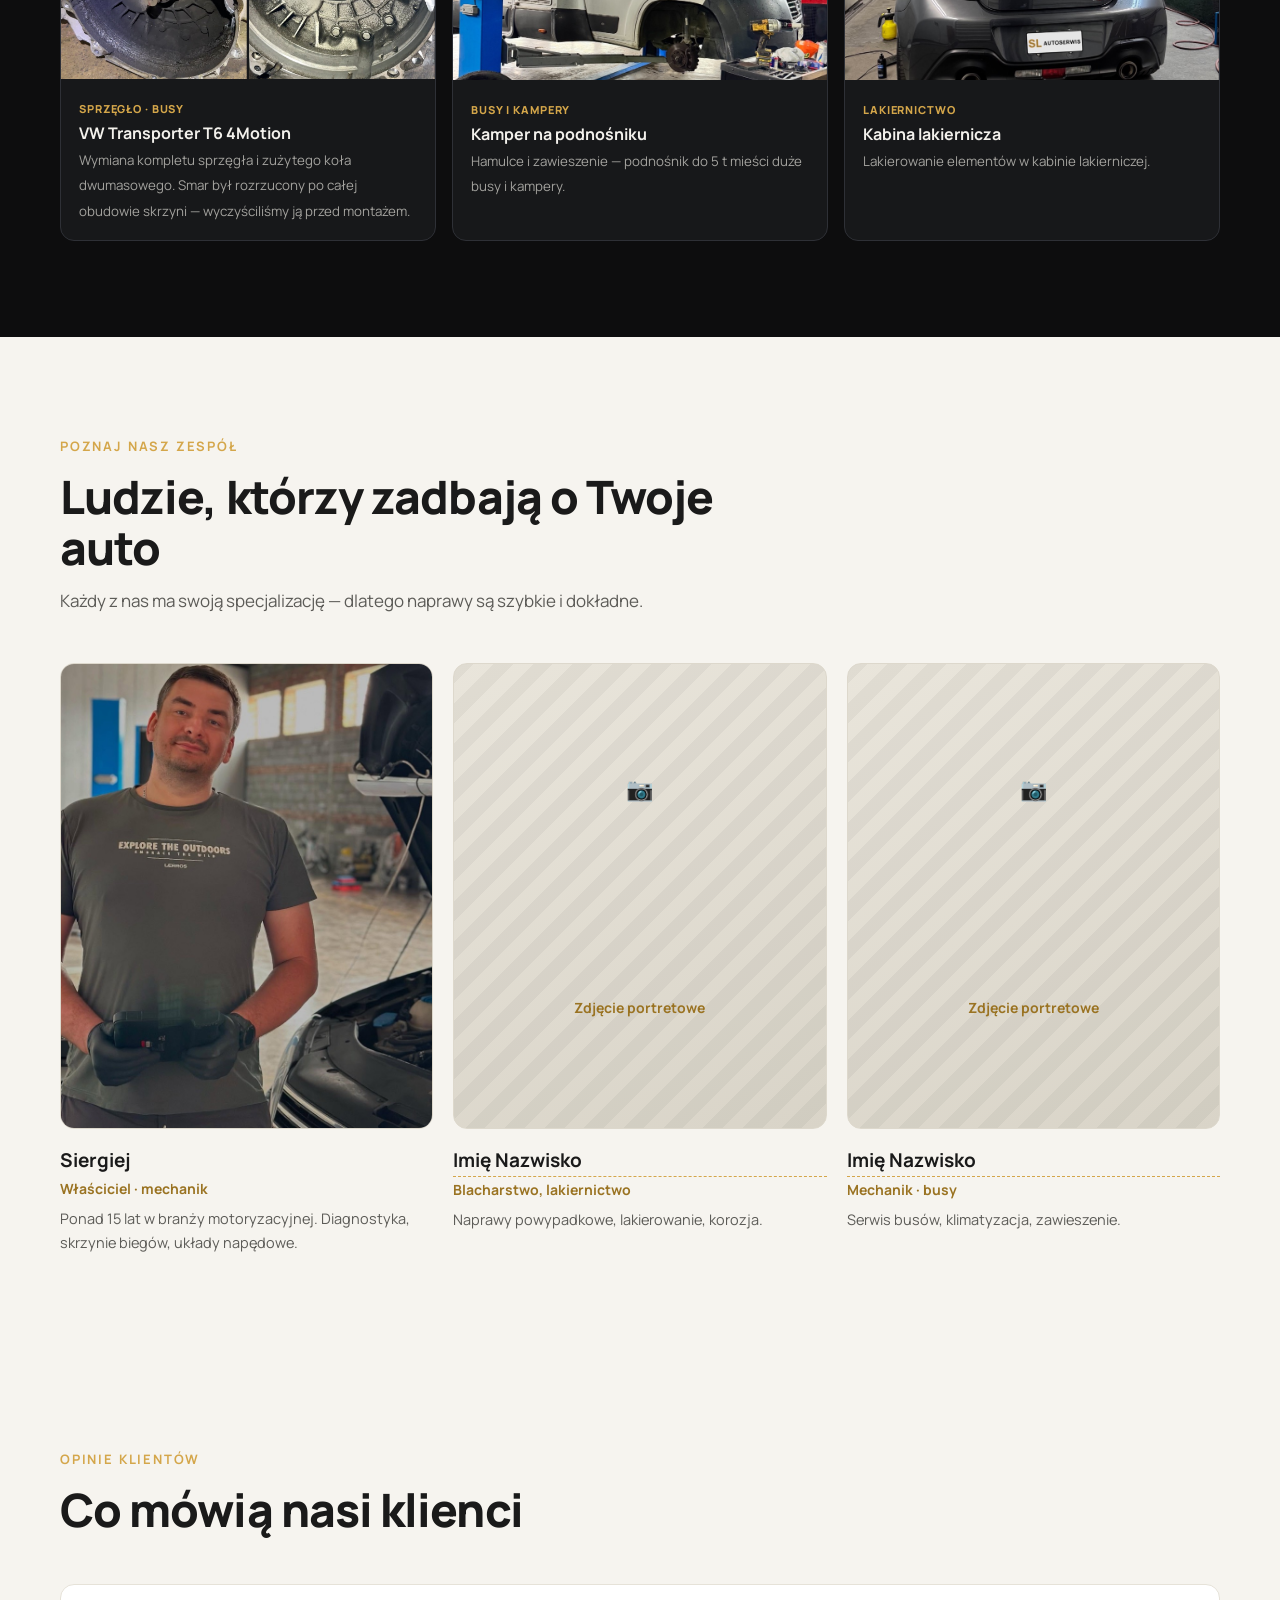
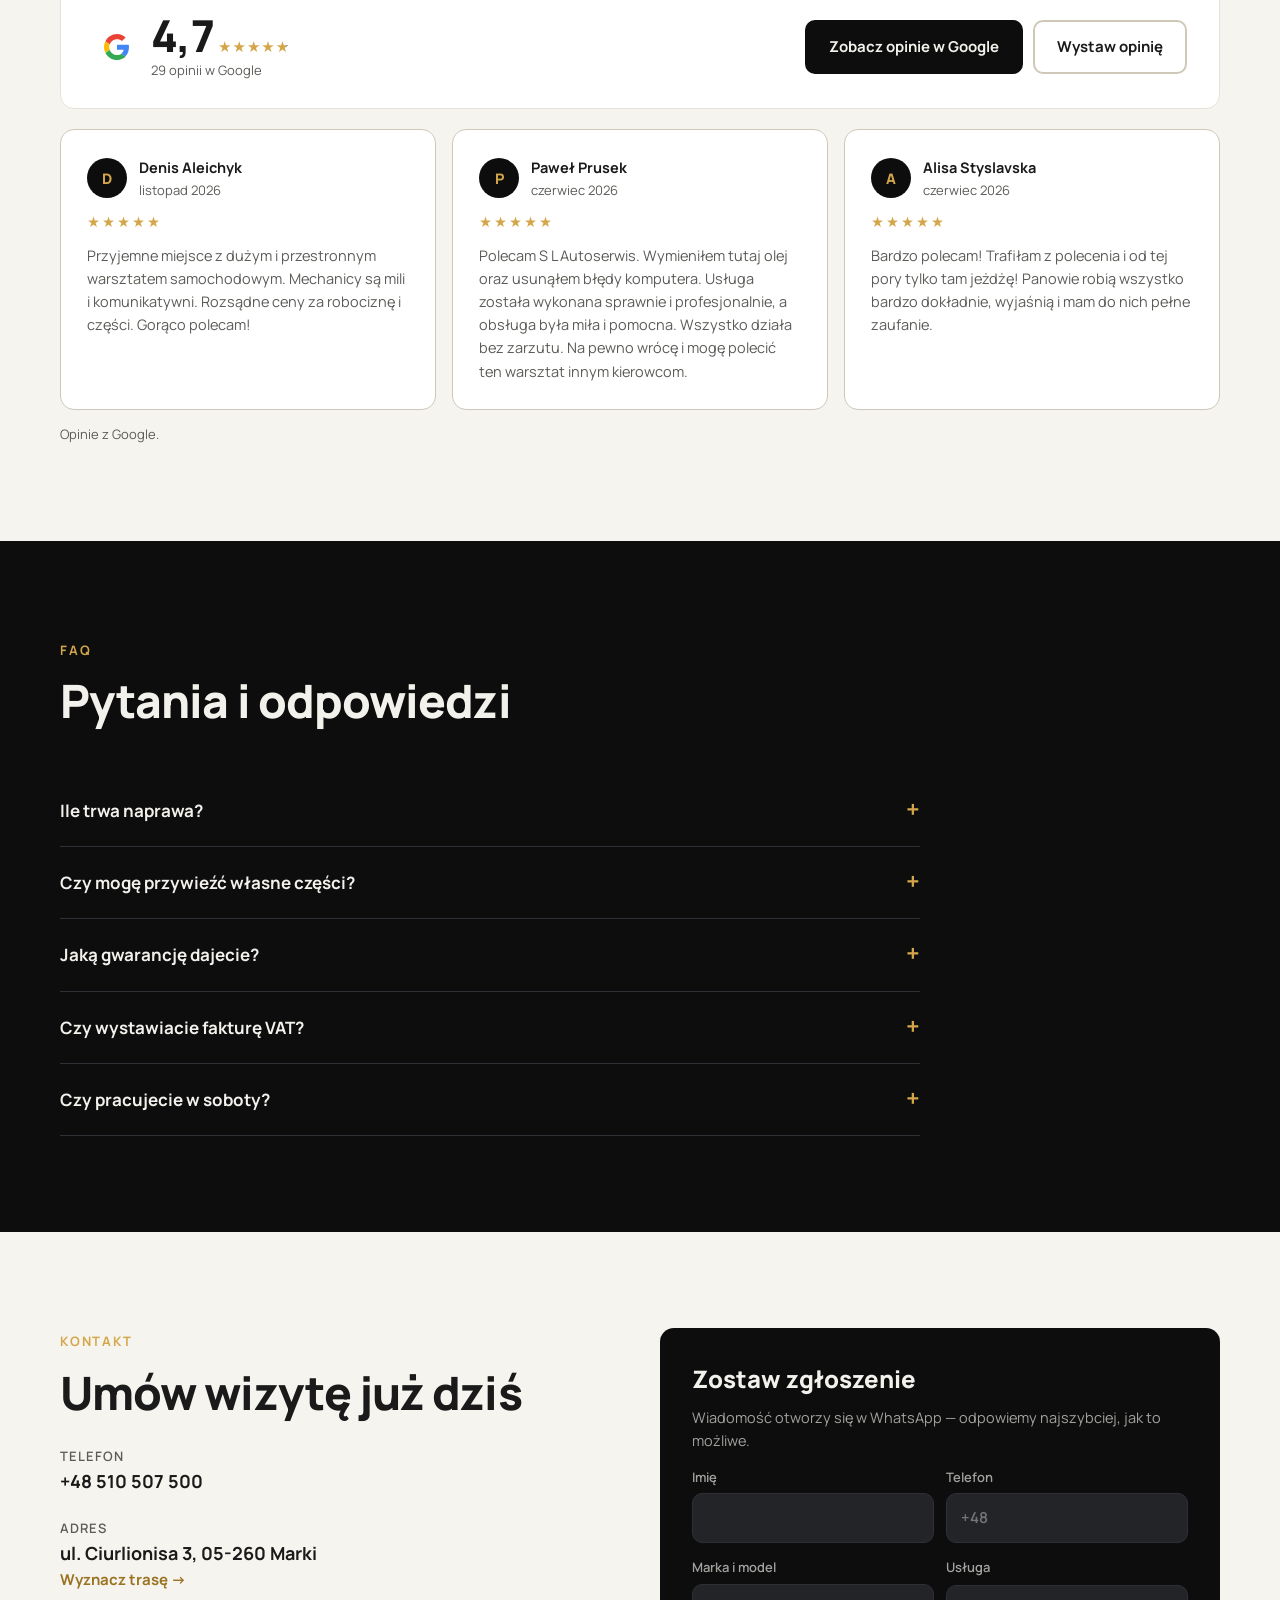
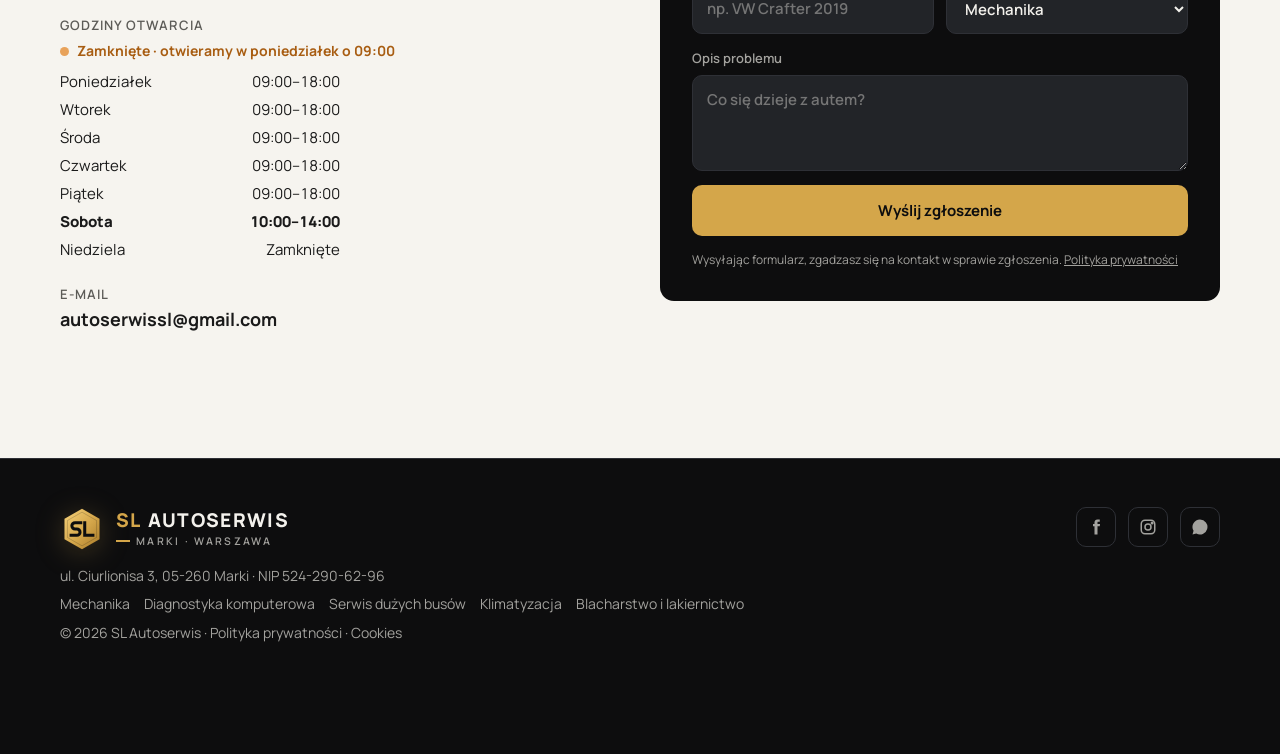
==== commit cd1dd0c6: "Deploy from sl-autoserwis@d59bcca" ====
--- a/index.html
+++ b/index.html
@@ -22,7 +22,7 @@
 <link rel="preconnect" href="https://fonts.gstatic.com" crossorigin>
 <link href="https://fonts.googleapis.com/css2?family=Manrope:wght@400;500;600;700;800&display=swap&subset=latin-ext,cyrillic" rel="stylesheet">
 <link rel="icon" type="image/svg+xml" href="assets/favicon.svg">
-<link rel="stylesheet" href="assets/styles.css?v=49cddd5a">
+<link rel="stylesheet" href="assets/styles.css?v=c47a396a">
 <script>document.documentElement.classList.add("js")</script>
 <script type="application/ld+json">{"@context":"https://schema.org","@type":"AutoRepair","name":"SL Autoserwis","url":"https://viktoriabortn.github.io/sl-autoserwis-site/","telephone":"+48510507500","taxID":"5242906296","email":"autoserwissl@gmail.com","address":{"@type":"PostalAddress","streetAddress":"ul. Ciurlionisa 3","postalCode":"05-260","addressLocality":"Marki","addressCountry":"PL"},"geo":{"@type":"GeoCoordinates","latitude":52.3366502,"longitude":21.112326},"hasMap":"https://www.google.com/maps?cid=16544086453063567356","openingHoursSpecification":[{"@type":"OpeningHoursSpecification","dayOfWeek":"Monday","opens":"09:00","closes":"18:00"},{"@type":"OpeningHoursSpecification","dayOfWeek":"Tuesday","opens":"09:00","closes":"18:00"},{"@type":"OpeningHoursSpecification","dayOfWeek":"Wednesday","opens":"09:00","closes":"18:00"},{"@type":"OpeningHoursSpecification","dayOfWeek":"Thursday","opens":"09:00","closes":"18:00"},{"@type":"OpeningHoursSpecification","dayOfWeek":"Friday","opens":"09:00","closes":"18:00"},{"@type":"OpeningHoursSpecification","dayOfWeek":"Saturday","opens":"10:00","closes":"14:00"}],"knowsLanguage":["pl","ru"],"sameAs":["https://www.facebook.com/SLautoserwis","https://www.instagram.com/sl_autoserwis/"]}</script>
 </head>
@@ -244,16 +244,16 @@
     </div>
     <div class="works">
       <div class="work rv">
-        <div class="pair"><div class="ph"><span>Przed</span></div><div class="ph"><span>Po</span></div></div>
-        <div class="meta"><span class="tag">Skrzynia biegów</span><b>Audi — DSG DL382</b><small>Diagnostyka i naprawa skrzyni</small></div>
+        <div class="pair"><div class="ph has-img"><img src="assets/img/praca-t6-przed.jpg" alt="VW Transporter T6 4Motion — Przed" width="720" height="720" loading="lazy"><span class="ba">Przed</span></div><div class="ph has-img"><img src="assets/img/praca-t6-po.jpg" alt="VW Transporter T6 4Motion — Po" width="720" height="720" loading="lazy"><span class="ba">Po</span></div></div>
+        <div class="meta"><span class="tag">Sprzęgło · busy</span><b>VW Transporter T6 4Motion</b><small>Wymiana kompletu sprzęgła i zużytego koła dwumasowego. Smar był rozrzucony po całej obudowie skrzyni — wyczyściliśmy ją przed montażem.</small></div>
       </div>
       <div class="work rv">
-        <div class="pair"><div class="ph"><span>Przed</span></div><div class="ph"><span>Po</span></div></div>
-        <div class="meta"><span class="tag">Blacharka i lakier</span><b>Naprawa powypadkowa</b><small>Przykładowa realizacja</small></div>
+        <div class="pair single"><div class="ph has-img"><img src="assets/img/praca-kamper.jpg" alt="Kamper na podnośniku — Busy i kampery" width="720" height="720" loading="lazy"></div></div>
+        <div class="meta"><span class="tag">Busy i kampery</span><b>Kamper na podnośniku</b><small>Hamulce i zawieszenie — podnośnik do 5 t mieści duże busy i kampery.</small></div>
       </div>
       <div class="work rv">
-        <div class="pair"><div class="ph"><span>Przed</span></div><div class="ph"><span>Po</span></div></div>
-        <div class="meta"><span class="tag">Busy</span><b>Serwis busa dostawczego</b><small>Przykładowa realizacja</small></div>
+        <div class="pair single"><div class="ph has-img"><img src="assets/img/praca-lakiernia.jpg" alt="Kabina lakiernicza — Lakiernictwo" width="720" height="720" loading="lazy"></div></div>
+        <div class="meta"><span class="tag">Lakiernictwo</span><b>Kabina lakiernicza</b><small>Lakierowanie elementów w kabinie lakierniczej.</small></div>
       </div>
     </div>
   </div>
--- a/assets/styles.css
+++ b/assets/styles.css
@@ -136,6 +136,9 @@
 .work { border-radius: var(--radius); overflow: hidden; background: var(--graphite); border: 1px solid var(--line); }
 .work .pair { display: grid; grid-template-columns: 1fr 1fr; gap: 2px; }
 .work .ph { aspect-ratio: 1; border-radius: 0; border: 0; font-size: 12px; }
+.work .pair.single { grid-template-columns: 1fr; }
+.work .pair.single .ph { aspect-ratio: 2 / 1; }
+.work .ba { position: absolute; left: 10px; top: 10px; background: rgba(13,13,14,.78); color: var(--gold); font-size: 11px; font-weight: 800; letter-spacing: .08em; text-transform: uppercase; padding: 4px 9px; border-radius: 999px; }
 .work .meta { padding: 16px 18px; }
 .work .meta b { display: block; }
 .work .meta small { color: var(--muted); }
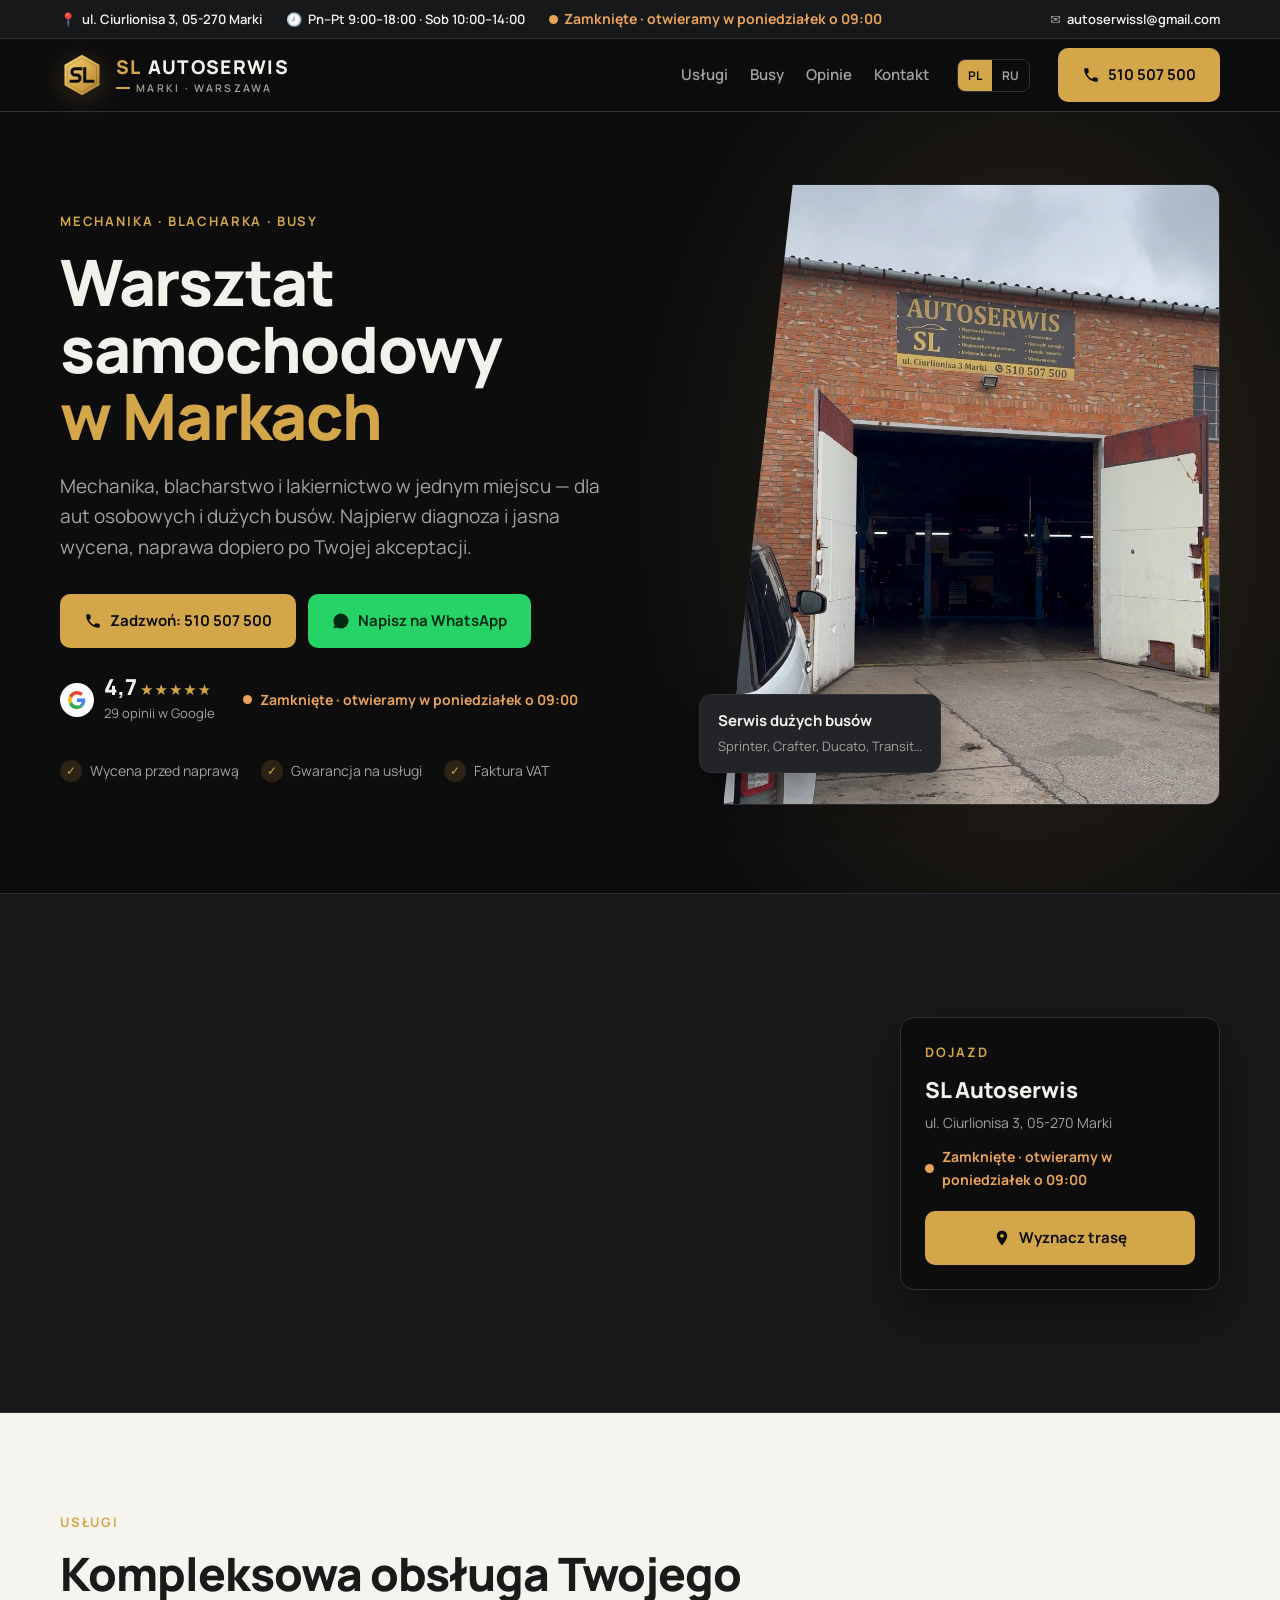
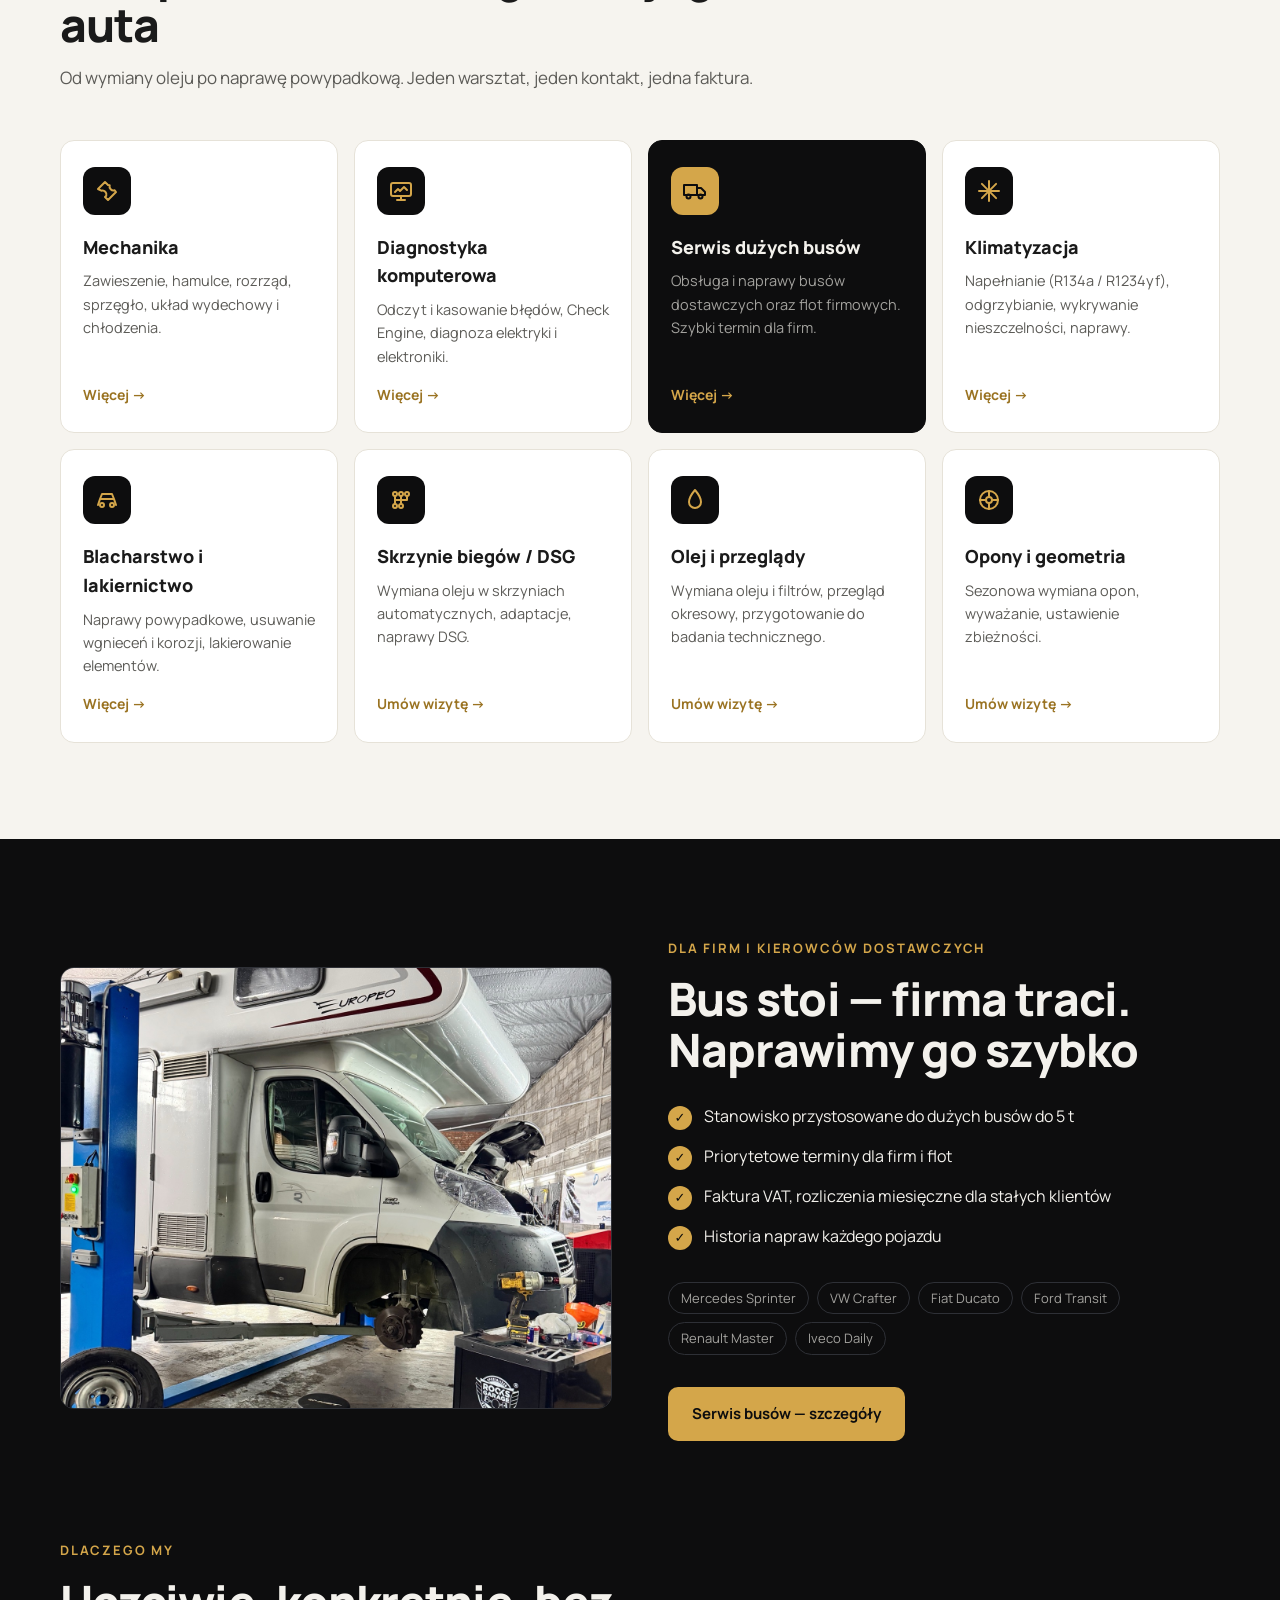
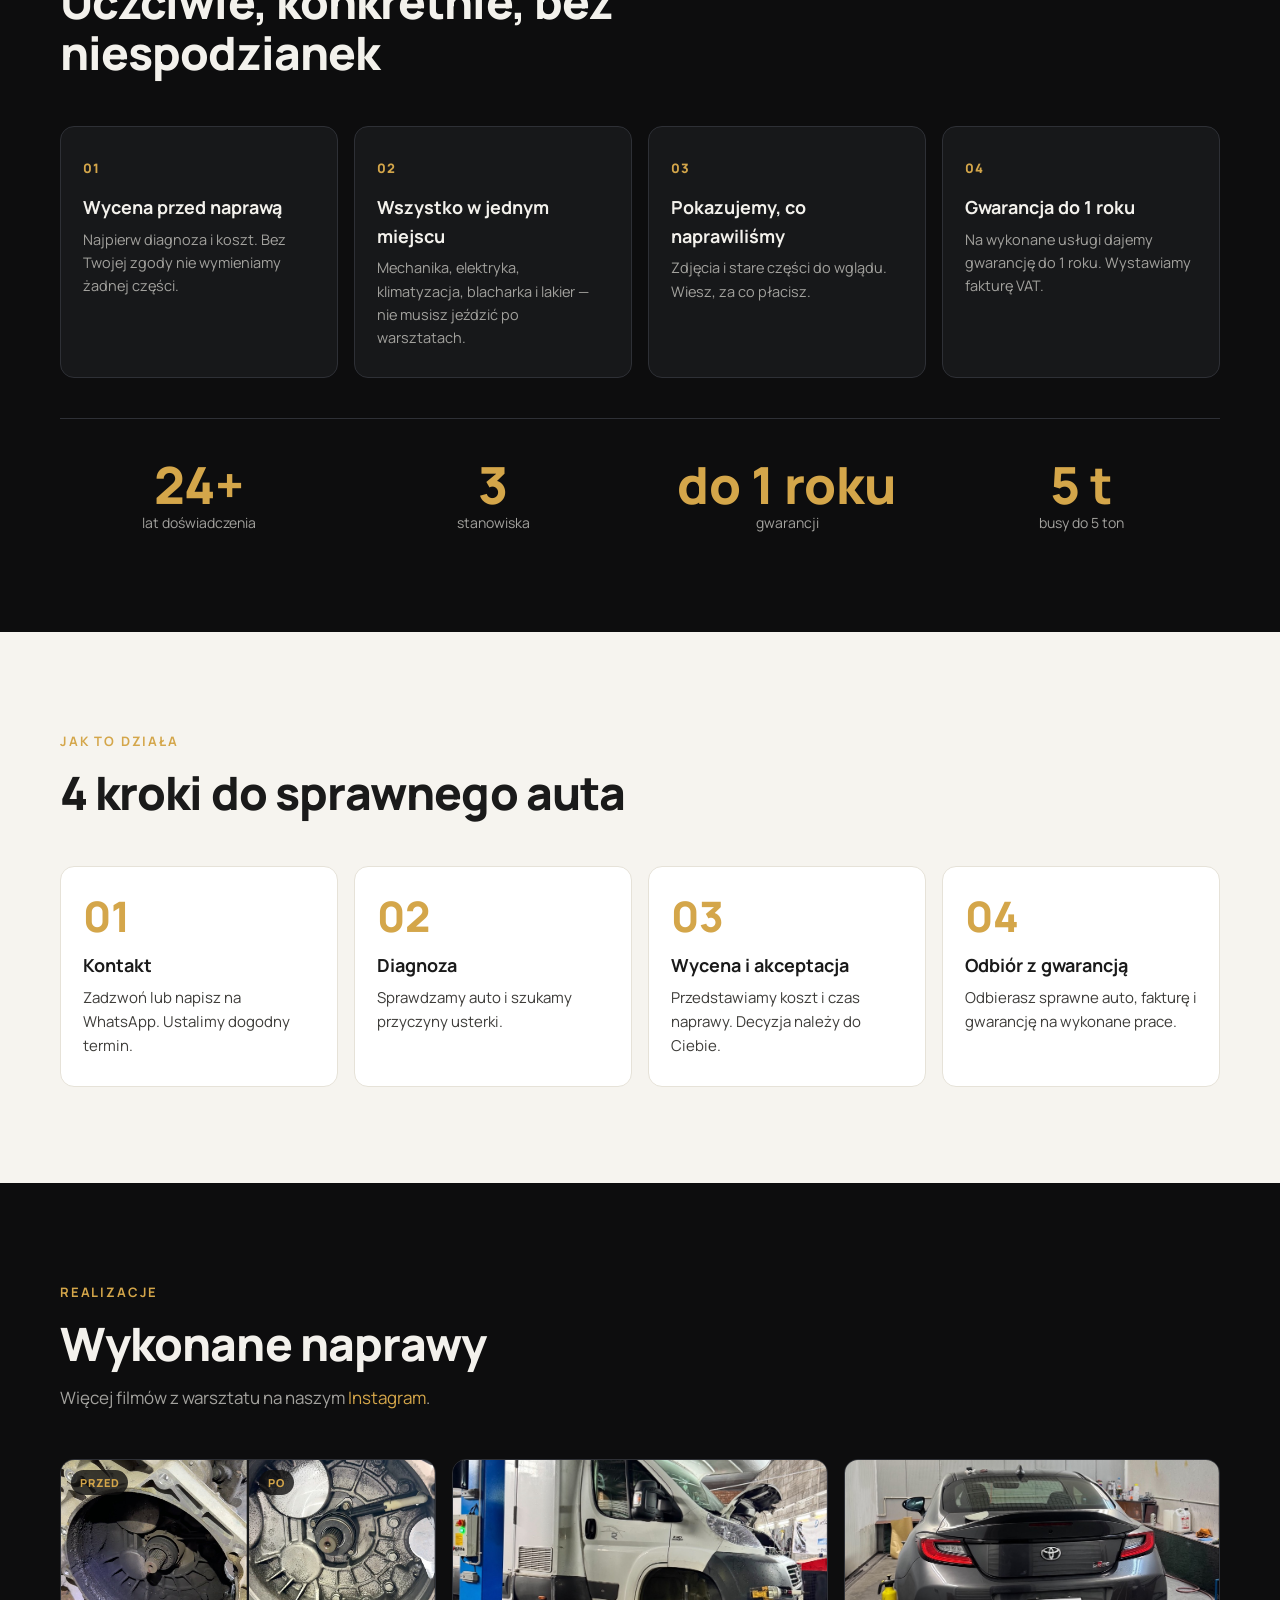
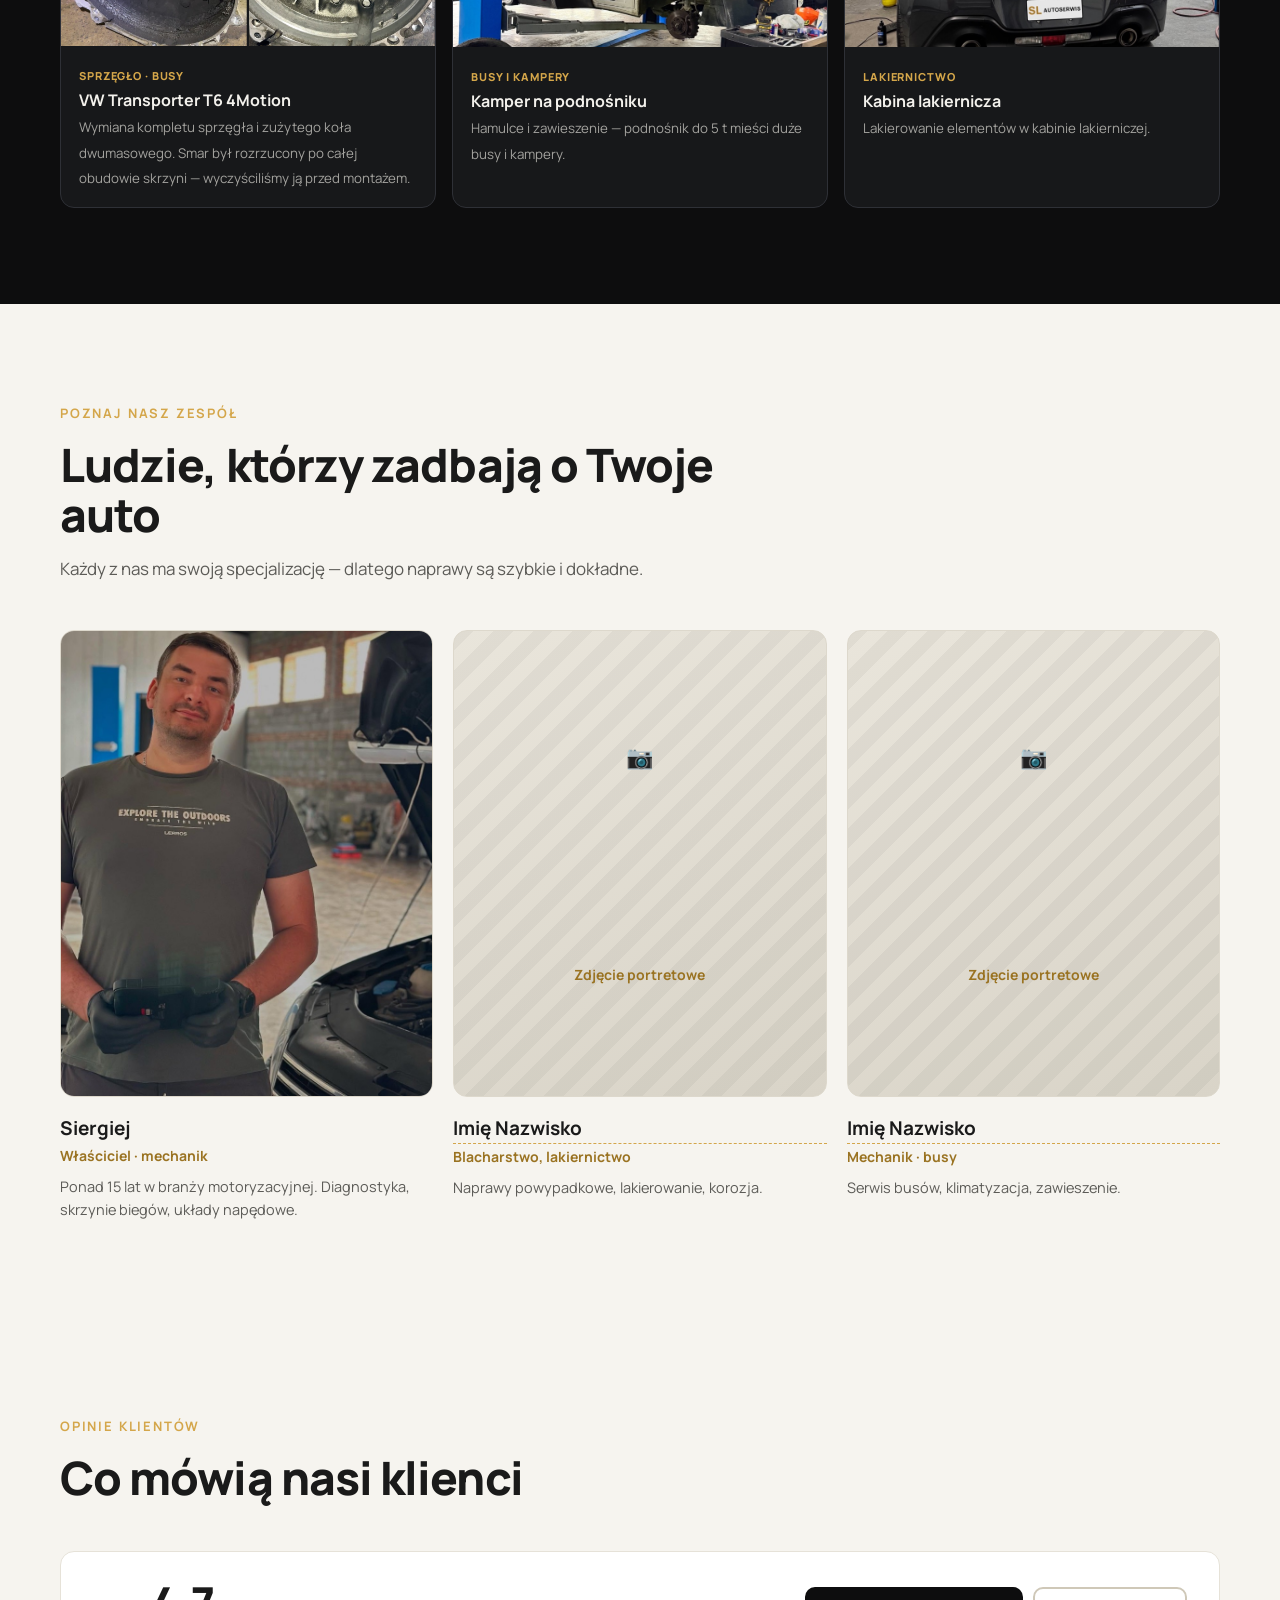
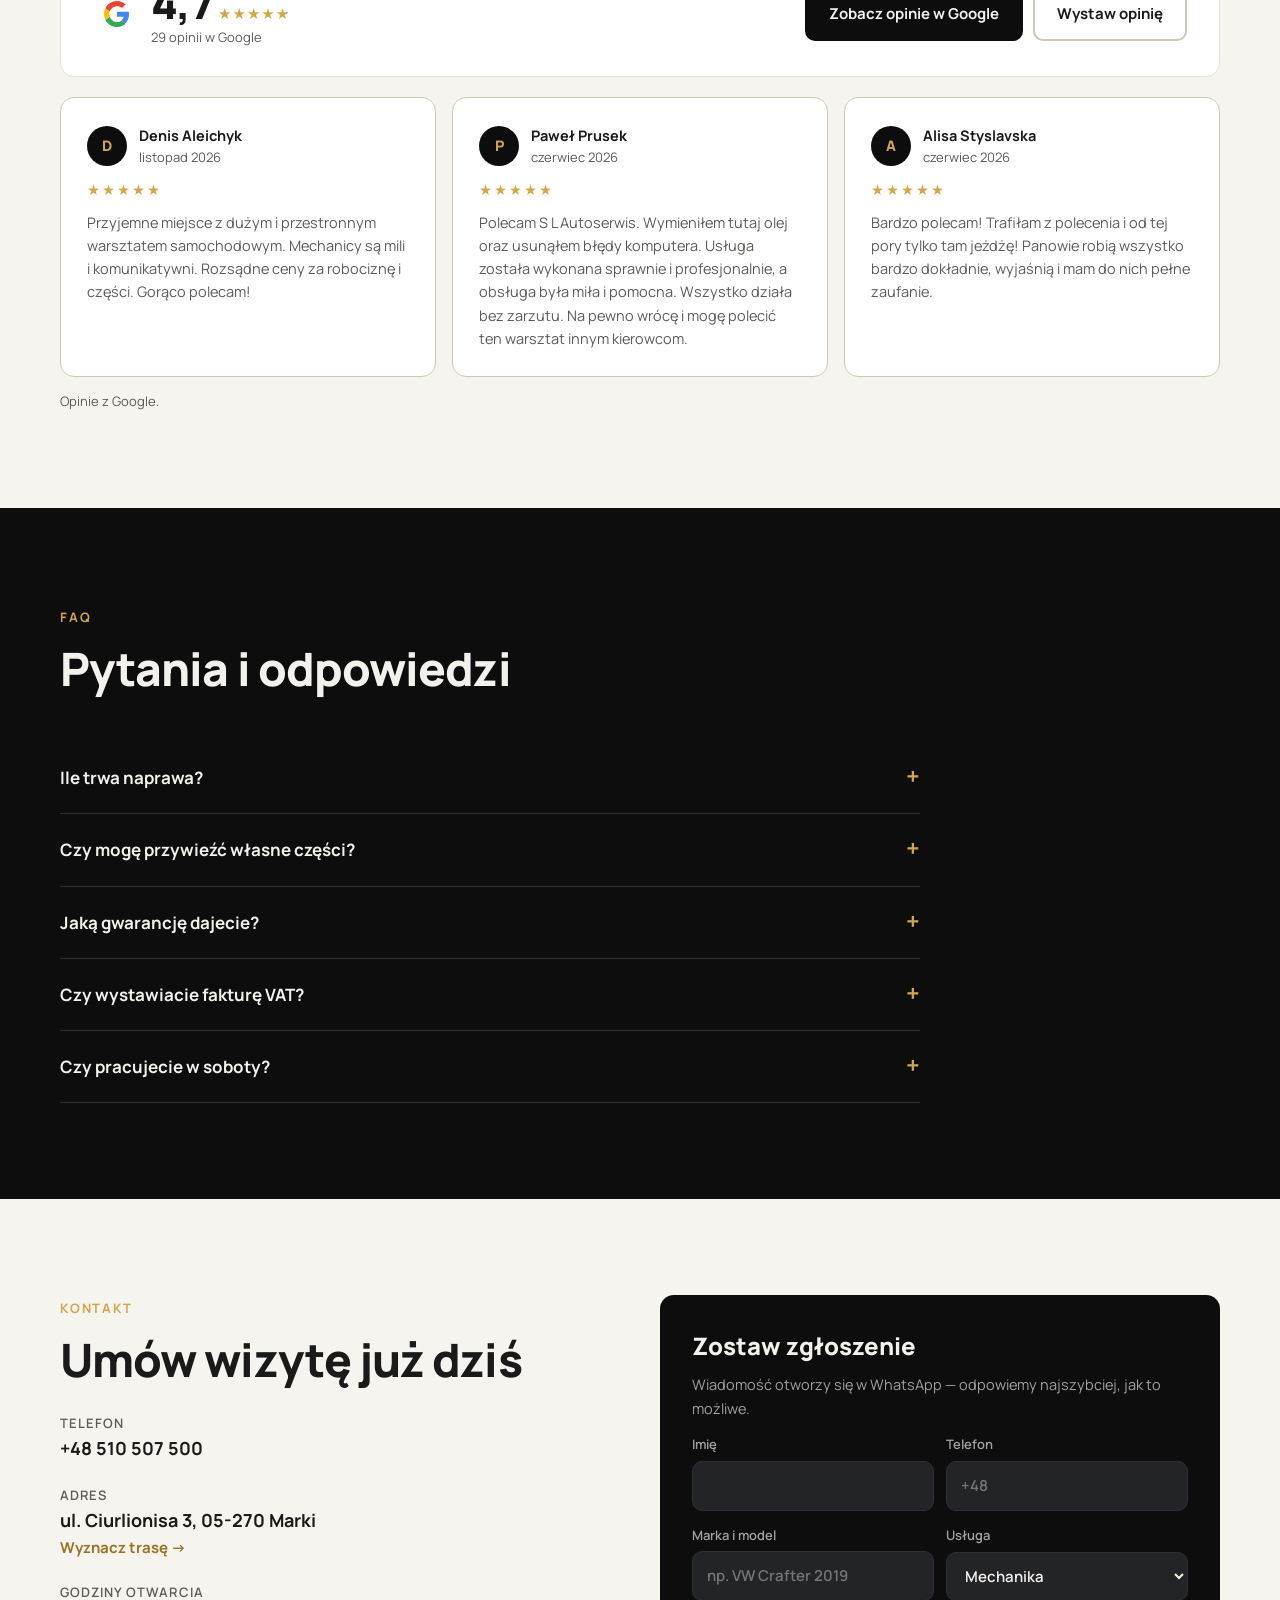
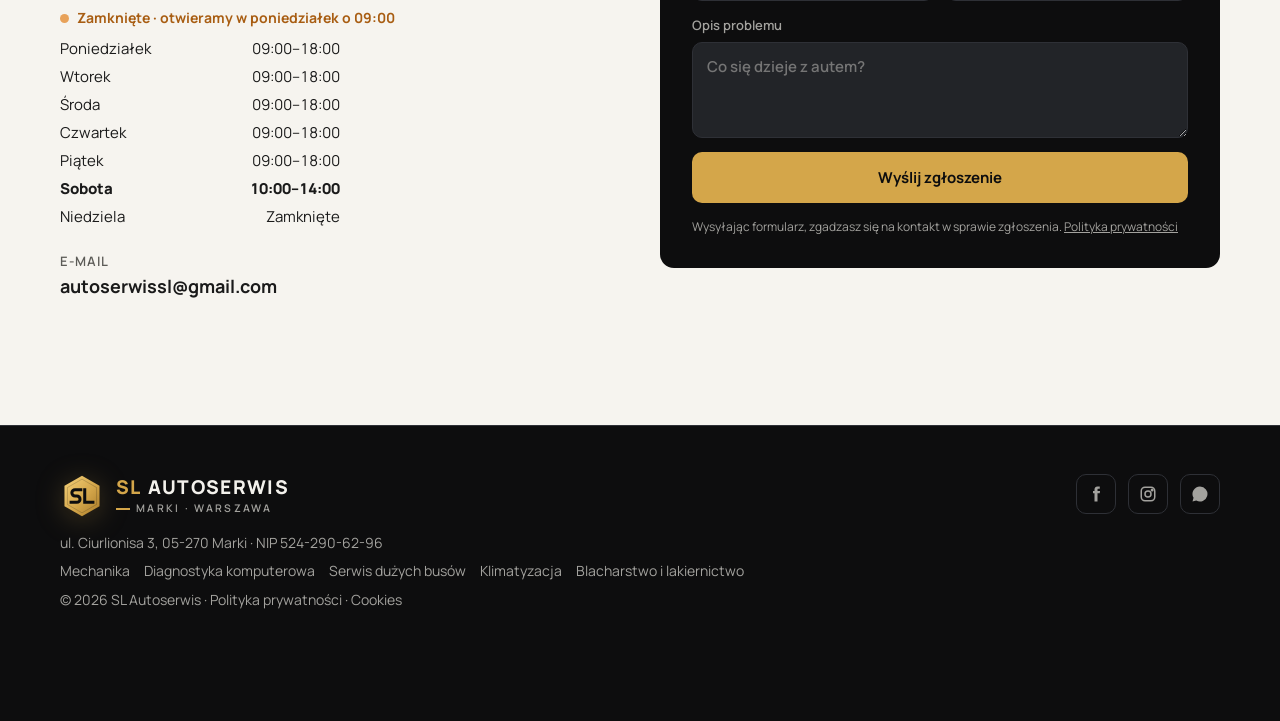
==== commit 8bde661d: "Deploy from sl-autoserwis@783ee78" ====
--- a/index.html
+++ b/index.html
@@ -5,16 +5,15 @@
 <meta name="viewport" content="width=device-width, initial-scale=1">
 <title>Warsztat samochodowy Marki — mechanik, blacharz, serwis busów | SL Autoserwis</title>
 <meta name="description" content="SL Autoserwis w Markach: mechanika, diagnostyka, serwis dużych busów, klimatyzacja, blacharstwo i lakiernictwo. 4,7★ w Google. Wycena przed naprawą. ☎ 510 507 500">
-<meta name="robots" content="noindex, nofollow">
-<link rel="canonical" href="https://viktoriabortn.github.io/sl-autoserwis-site/">
-<link rel="alternate" hreflang="pl" href="https://viktoriabortn.github.io/sl-autoserwis-site/">
-<link rel="alternate" hreflang="ru" href="https://viktoriabortn.github.io/sl-autoserwis-site/ru/">
-<link rel="alternate" hreflang="x-default" href="https://viktoriabortn.github.io/sl-autoserwis-site/">
+<link rel="canonical" href="https://slautoserwis.pl/">
+<link rel="alternate" hreflang="pl" href="https://slautoserwis.pl/">
+<link rel="alternate" hreflang="ru" href="https://slautoserwis.pl/ru/">
+<link rel="alternate" hreflang="x-default" href="https://slautoserwis.pl/">
 <meta property="og:type" content="website">
 <meta property="og:title" content="Warsztat samochodowy Marki — mechanik, blacharz, serwis busów | SL Autoserwis">
 <meta property="og:description" content="SL Autoserwis w Markach: mechanika, diagnostyka, serwis dużych busów, klimatyzacja, blacharstwo i lakiernictwo. 4,7★ w Google. Wycena przed naprawą. ☎ 510 507 500">
-<meta property="og:url" content="https://viktoriabortn.github.io/sl-autoserwis-site/">
-<meta property="og:image" content="https://viktoriabortn.github.io/sl-autoserwis-site/assets/img/og.jpg">
+<meta property="og:url" content="https://slautoserwis.pl/">
+<meta property="og:image" content="https://slautoserwis.pl/assets/img/og.jpg">
 <meta property="og:image:width" content="1200">
 <meta property="og:image:height" content="630">
 <meta property="og:locale" content="pl_PL">
@@ -24,16 +23,16 @@
 <link rel="icon" type="image/svg+xml" href="assets/favicon.svg">
 <link rel="stylesheet" href="assets/styles.css?v=c47a396a">
 <script>document.documentElement.classList.add("js")</script>
-<script type="application/ld+json">{"@context":"https://schema.org","@type":"AutoRepair","name":"SL Autoserwis","url":"https://viktoriabortn.github.io/sl-autoserwis-site/","telephone":"+48510507500","taxID":"5242906296","email":"autoserwissl@gmail.com","address":{"@type":"PostalAddress","streetAddress":"ul. Ciurlionisa 3","postalCode":"05-260","addressLocality":"Marki","addressCountry":"PL"},"geo":{"@type":"GeoCoordinates","latitude":52.3366502,"longitude":21.112326},"hasMap":"https://www.google.com/maps?cid=16544086453063567356","openingHoursSpecification":[{"@type":"OpeningHoursSpecification","dayOfWeek":"Monday","opens":"09:00","closes":"18:00"},{"@type":"OpeningHoursSpecification","dayOfWeek":"Tuesday","opens":"09:00","closes":"18:00"},{"@type":"OpeningHoursSpecification","dayOfWeek":"Wednesday","opens":"09:00","closes":"18:00"},{"@type":"OpeningHoursSpecification","dayOfWeek":"Thursday","opens":"09:00","closes":"18:00"},{"@type":"OpeningHoursSpecification","dayOfWeek":"Friday","opens":"09:00","closes":"18:00"},{"@type":"OpeningHoursSpecification","dayOfWeek":"Saturday","opens":"10:00","closes":"14:00"}],"knowsLanguage":["pl","ru"],"sameAs":["https://www.facebook.com/SLautoserwis","https://www.instagram.com/sl_autoserwis/"]}</script>
+<script type="application/ld+json">{"@context":"https://schema.org","@type":"AutoRepair","name":"SL Autoserwis","url":"https://slautoserwis.pl/","telephone":"+48510507500","taxID":"5242906296","email":"autoserwissl@gmail.com","address":{"@type":"PostalAddress","streetAddress":"ul. Ciurlionisa 3","postalCode":"05-270","addressLocality":"Marki","addressCountry":"PL"},"geo":{"@type":"GeoCoordinates","latitude":52.3366502,"longitude":21.112326},"hasMap":"https://www.google.com/maps?cid=16544086453063567356","openingHoursSpecification":[{"@type":"OpeningHoursSpecification","dayOfWeek":"Monday","opens":"09:00","closes":"18:00"},{"@type":"OpeningHoursSpecification","dayOfWeek":"Tuesday","opens":"09:00","closes":"18:00"},{"@type":"OpeningHoursSpecification","dayOfWeek":"Wednesday","opens":"09:00","closes":"18:00"},{"@type":"OpeningHoursSpecification","dayOfWeek":"Thursday","opens":"09:00","closes":"18:00"},{"@type":"OpeningHoursSpecification","dayOfWeek":"Friday","opens":"09:00","closes":"18:00"},{"@type":"OpeningHoursSpecification","dayOfWeek":"Saturday","opens":"10:00","closes":"14:00"}],"knowsLanguage":["pl","ru"],"sameAs":["https://www.facebook.com/SLautoserwis","https://www.instagram.com/sl_autoserwis/"]}</script>
 </head>
 <body>
 
-<div class="proto">Prototyp strony · elementy podkreślone przerywaną linią wymagają potwierdzenia przez właściciela</div>
+
 
 <div class="topbar">
   <div class="wrap">
     <div style="display:flex;gap:24px;flex-wrap:wrap;align-items:center">
-      <span>📍 <b>ul. Ciurlionisa 3, 05-260 Marki</b></span>
+      <span>📍 <b>ul. Ciurlionisa 3, 05-270 Marki</b></span>
       <span>🕗 <b>Pn–Pt 9:00–18:00 · Sob 10:00–14:00</b></span>
       <span class="status" data-status></span>
     </div>
@@ -105,14 +104,14 @@
 </section>
 
 <section id="dojazd" class="map-band" aria-label="Adres">
-  <iframe title="SL Autoserwis — Adres" loading="lazy" referrerpolicy="no-referrer-when-downgrade" src="https://www.google.com/maps?q=SL+Autoserwis,+Ciurlionisa+3,+05-260+Marki&z=15&output=embed&hl=pl"></iframe>
+  <iframe title="SL Autoserwis — Adres" loading="lazy" referrerpolicy="no-referrer-when-downgrade" src="https://www.google.com/maps?q=SL+Autoserwis,+Ciurlionisa+3,+05-270+Marki&z=15&output=embed&hl=pl"></iframe>
   <div class="wrap">
     <div class="map-card">
       <span class="eyebrow">Dojazd</span>
       <b>SL Autoserwis</b>
-      <small>ul. Ciurlionisa 3, 05-260 Marki</small>
+      <small>ul. Ciurlionisa 3, 05-270 Marki</small>
       <span class="status" data-status></span>
-      <a class="btn btn-gold" href="https://www.google.com/maps/dir/?api=1&destination=SL+Autoserwis%2C+Ciurlionisa+3%2C+05-260+Marki" target="_blank" rel="noopener"><svg viewBox="0 0 24 24" fill="currentColor" aria-hidden="true"><path d="M12 2a7 7 0 0 0-7 7c0 5.2 7 13 7 13s7-7.8 7-13a7 7 0 0 0-7-7zm0 9.5A2.5 2.5 0 1 1 12 6.5a2.5 2.5 0 0 1 0 5z"/></svg>Wyznacz trasę</a>
+      <a class="btn btn-gold" href="https://www.google.com/maps/dir/?api=1&destination=SL+Autoserwis%2C+Ciurlionisa+3%2C+05-270+Marki" target="_blank" rel="noopener"><svg viewBox="0 0 24 24" fill="currentColor" aria-hidden="true"><path d="M12 2a7 7 0 0 0-7 7c0 5.2 7 13 7 13s7-7.8 7-13a7 7 0 0 0-7-7zm0 9.5A2.5 2.5 0 1 1 12 6.5a2.5 2.5 0 0 1 0 5z"/></svg>Wyznacz trasę</a>
     </div>
   </div>
 </section>
@@ -325,7 +324,7 @@
       <h2>Umów wizytę już dziś</h2>
       <div class="info">
         <div><small>Telefon</small><a href="tel:+48510507500">+48 510 507 500</a></div>
-        <div><small>Adres</small><b>ul. Ciurlionisa 3, 05-260 Marki</b><br><a href="https://www.google.com/maps/dir/?api=1&destination=SL+Autoserwis%2C+Ciurlionisa+3%2C+05-260+Marki" target="_blank" rel="noopener" style="font-size:15px;color:#9a7322">Wyznacz trasę →</a></div>
+        <div><small>Adres</small><b>ul. Ciurlionisa 3, 05-270 Marki</b><br><a href="https://www.google.com/maps/dir/?api=1&destination=SL+Autoserwis%2C+Ciurlionisa+3%2C+05-270+Marki" target="_blank" rel="noopener" style="font-size:15px;color:#9a7322">Wyznacz trasę →</a></div>
         <div><small>Godziny otwarcia</small><span class="status" data-status style="margin:4px 0 8px"></span><ul class="hours"><li data-day="1"><span>Poniedziałek</span><span>09:00–18:00</span></li><li data-day="2"><span>Wtorek</span><span>09:00–18:00</span></li><li data-day="3"><span>Środa</span><span>09:00–18:00</span></li><li data-day="4"><span>Czwartek</span><span>09:00–18:00</span></li><li data-day="5"><span>Piątek</span><span>09:00–18:00</span></li><li data-day="6"><span>Sobota</span><span>10:00–14:00</span></li><li data-day="0"><span>Niedziela</span><span>Zamknięte</span></li></ul></div>
         <div><small>E-mail</small><a href="mailto:autoserwissl@gmail.com">autoserwissl@gmail.com</a></div>
       </div>
@@ -368,7 +367,7 @@
   </g>
 </svg>
       <span class="logo-text"><b><em>SL</em>AUTOSERWIS</b><small>Marki · Warszawa</small></span></a>
-      <div>ul. Ciurlionisa 3, 05-260 Marki · NIP 524-290-62-96</div>
+      <div>ul. Ciurlionisa 3, 05-270 Marki · NIP 524-290-62-96</div>
       <div style="margin-top:6px;display:flex;gap:6px 14px;flex-wrap:wrap"><a href="uslugi/mechanika/">Mechanika</a><a href="uslugi/diagnostyka/">Diagnostyka komputerowa</a><a href="uslugi/serwis-busow/">Serwis dużych busów</a><a href="uslugi/klimatyzacja/">Klimatyzacja</a><a href="uslugi/blacharstwo-lakiernictwo/">Blacharstwo i lakiernictwo</a></div>
       <div style="margin-top:6px">© 2026 SL Autoserwis · <a href="#">Polityka prywatności</a> · <a href="#">Cookies</a></div>
     </div>
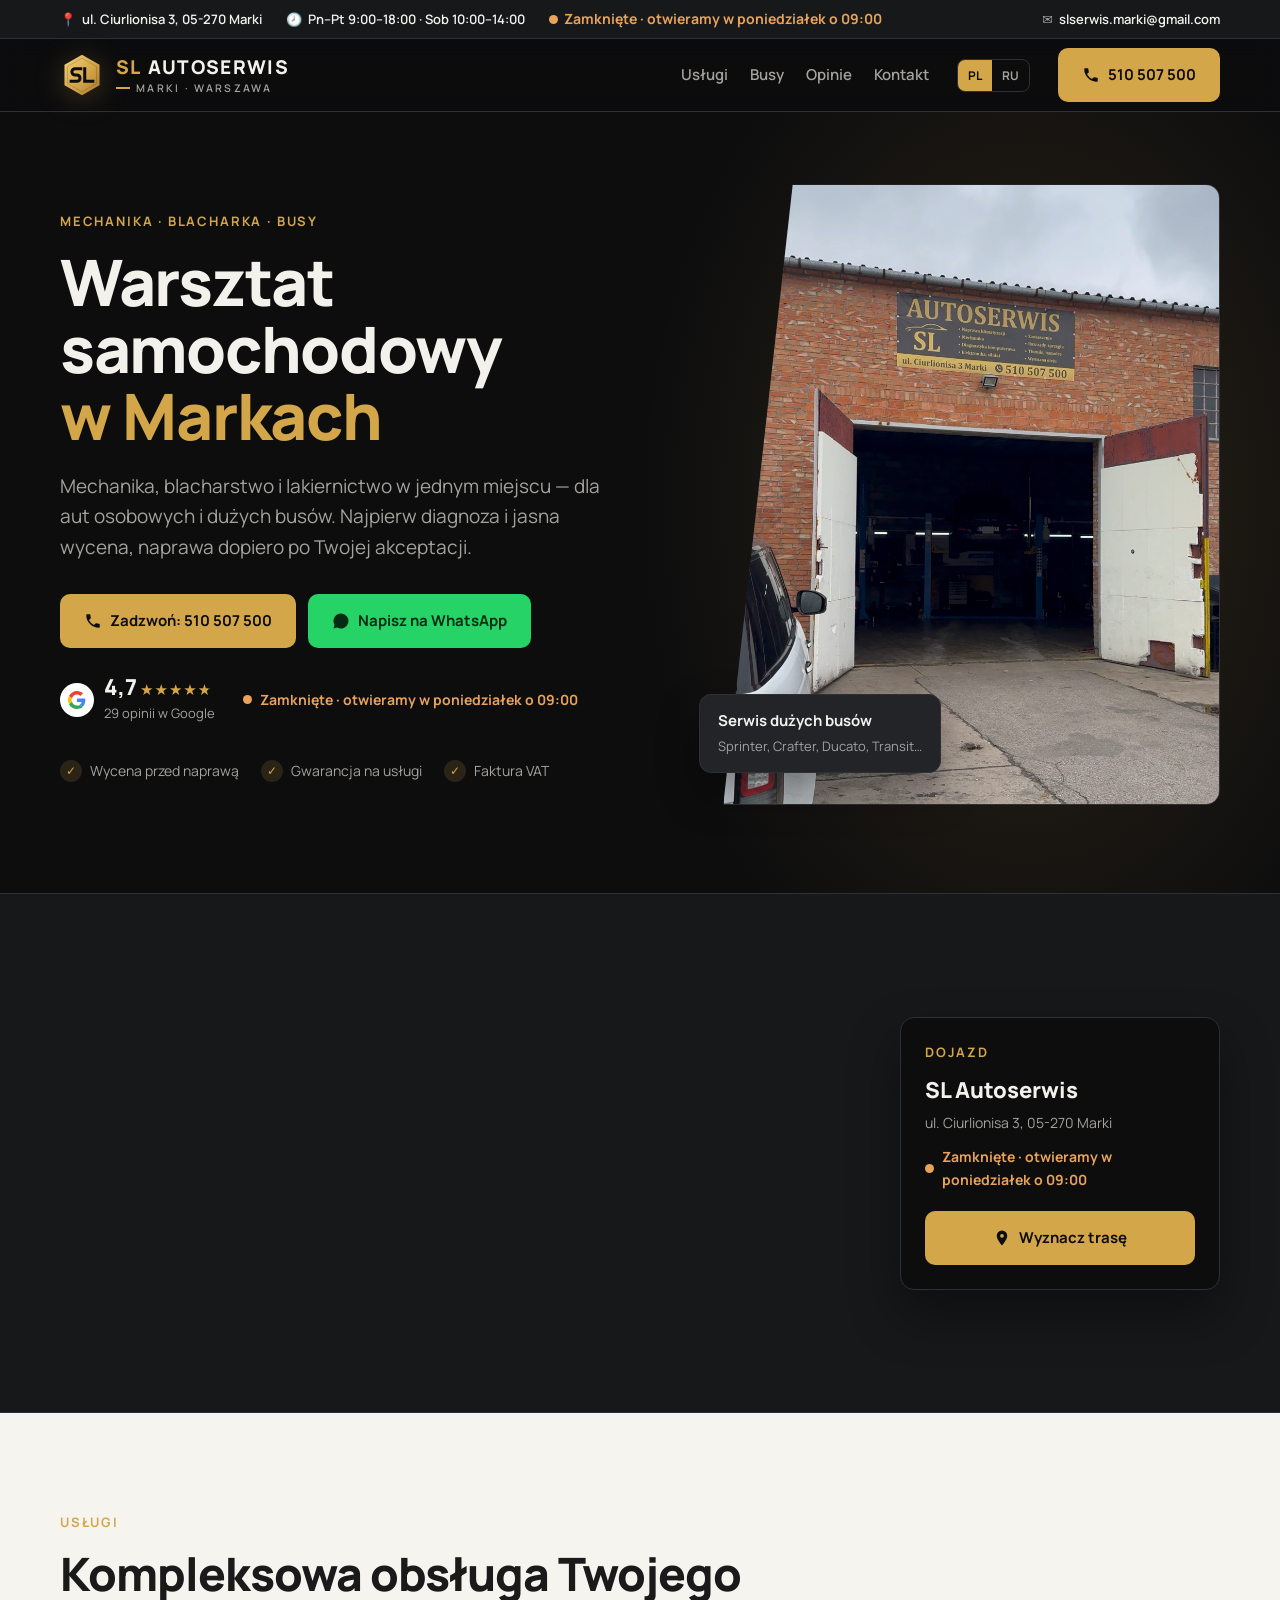
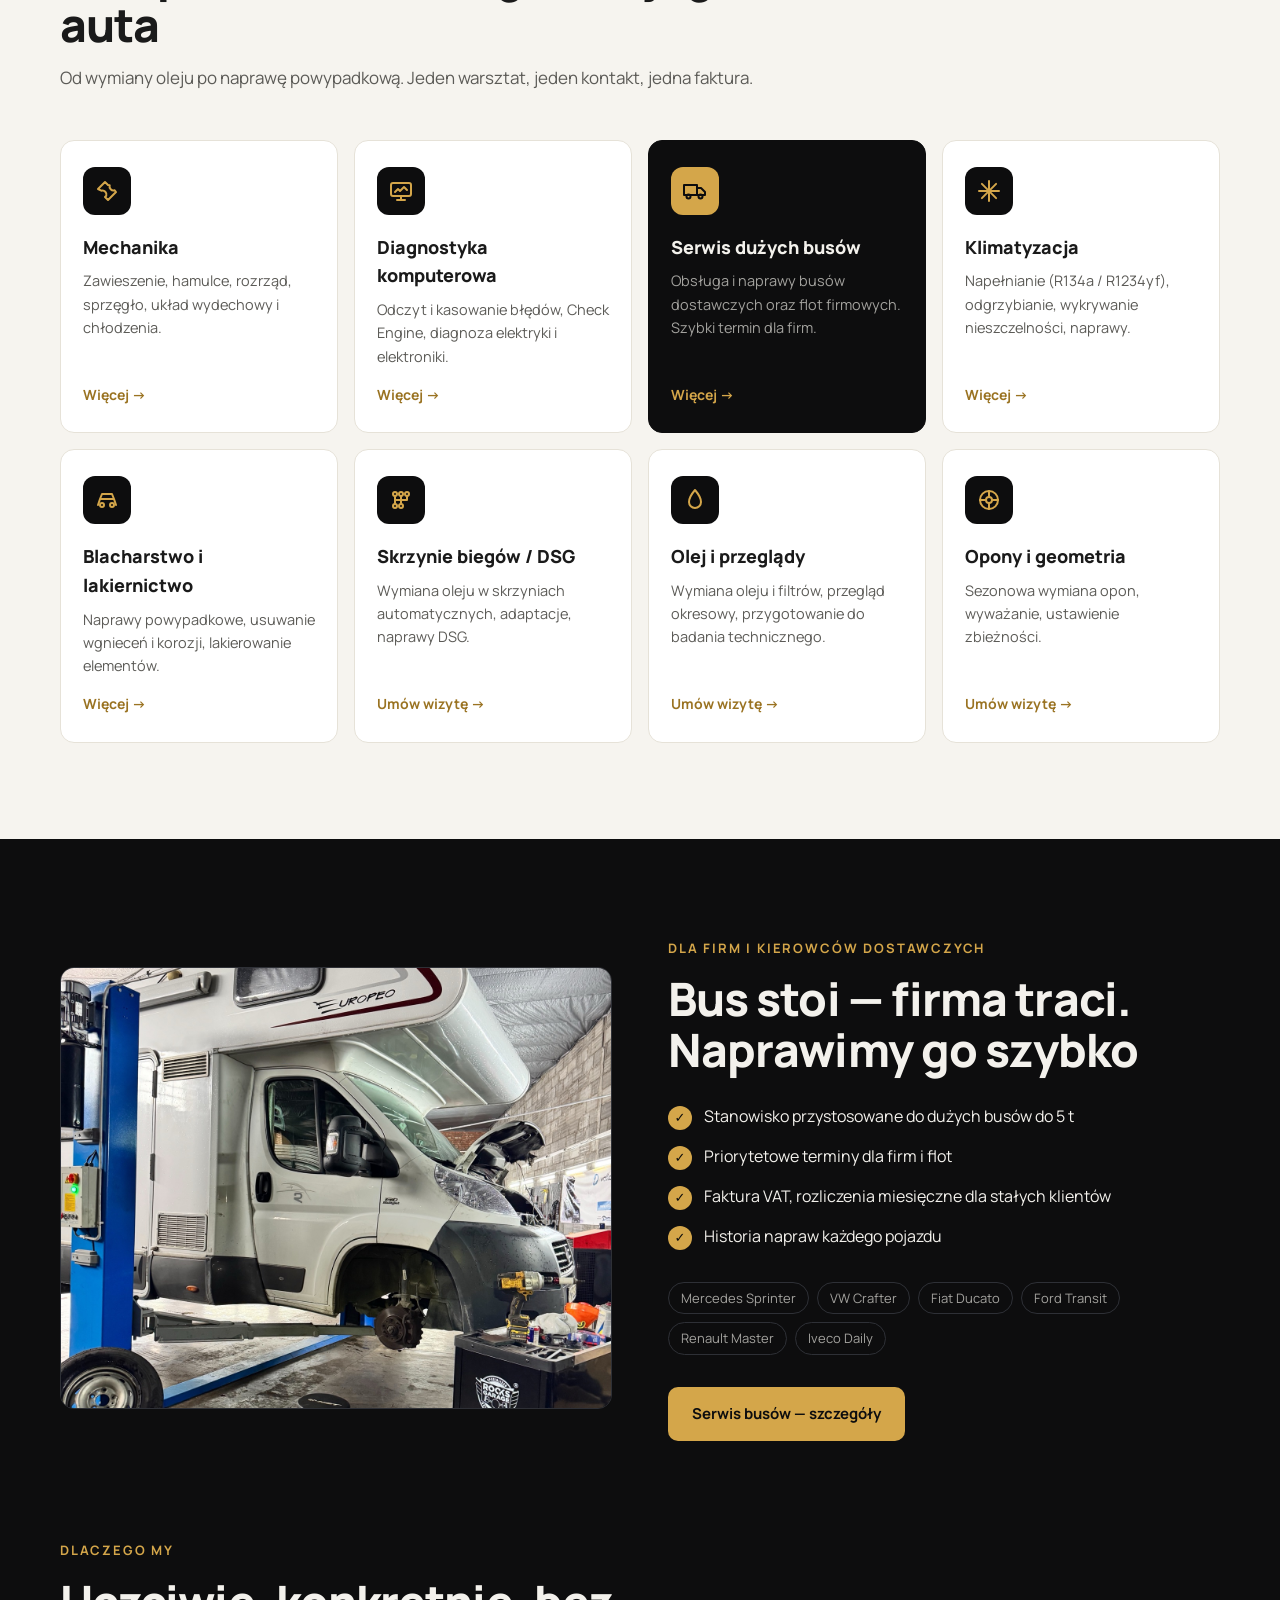
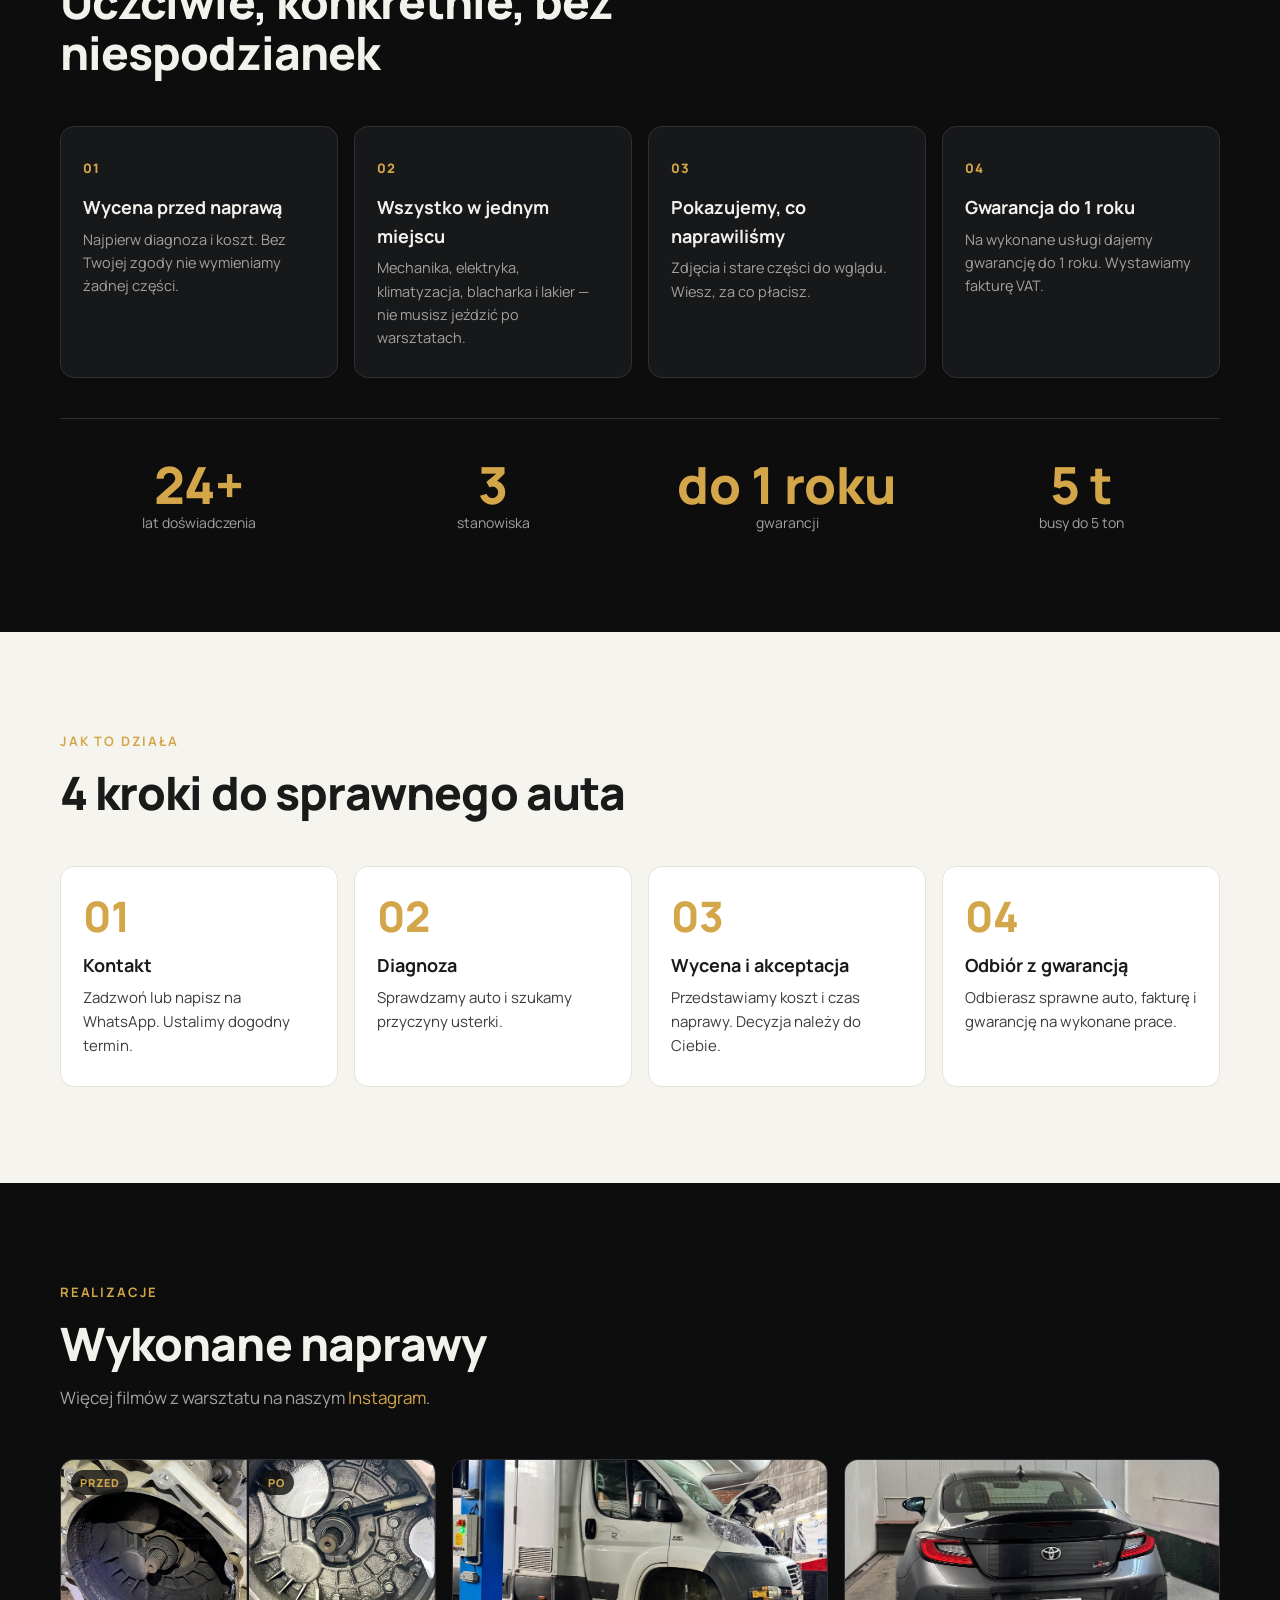
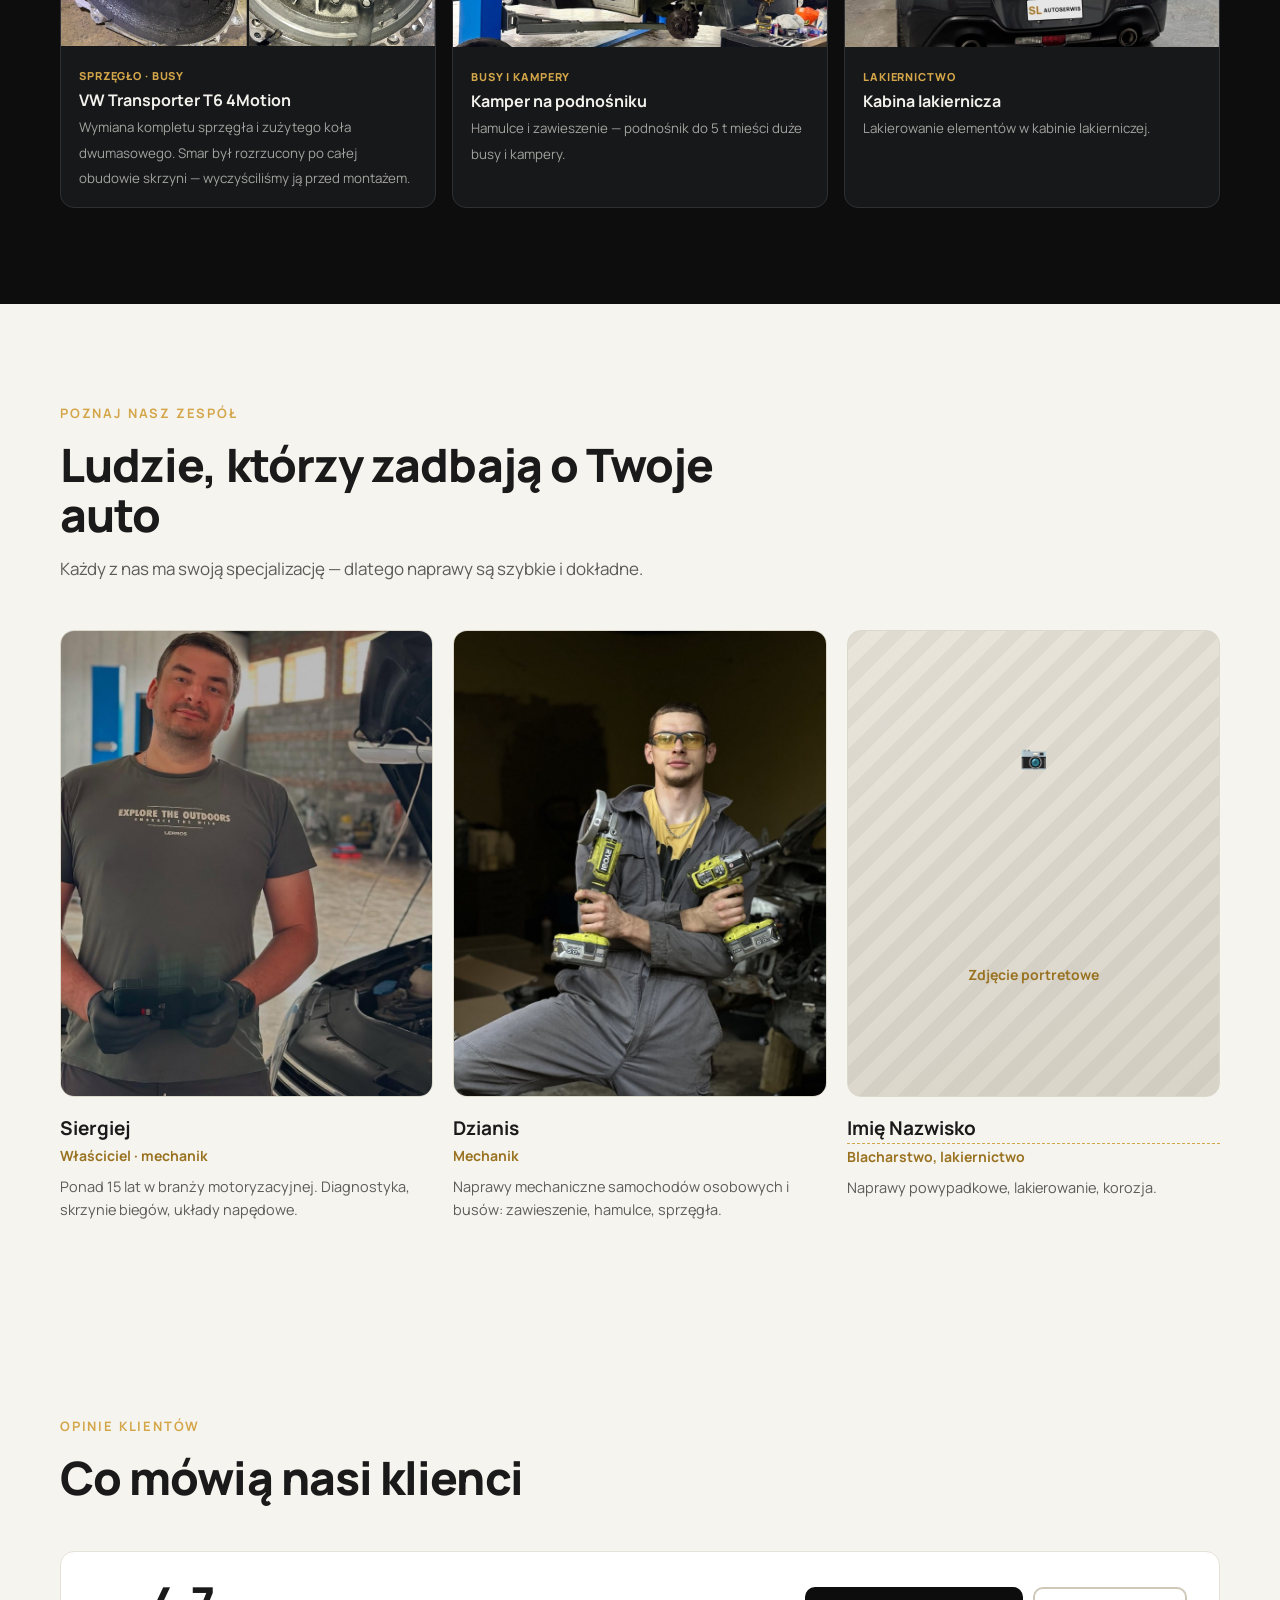
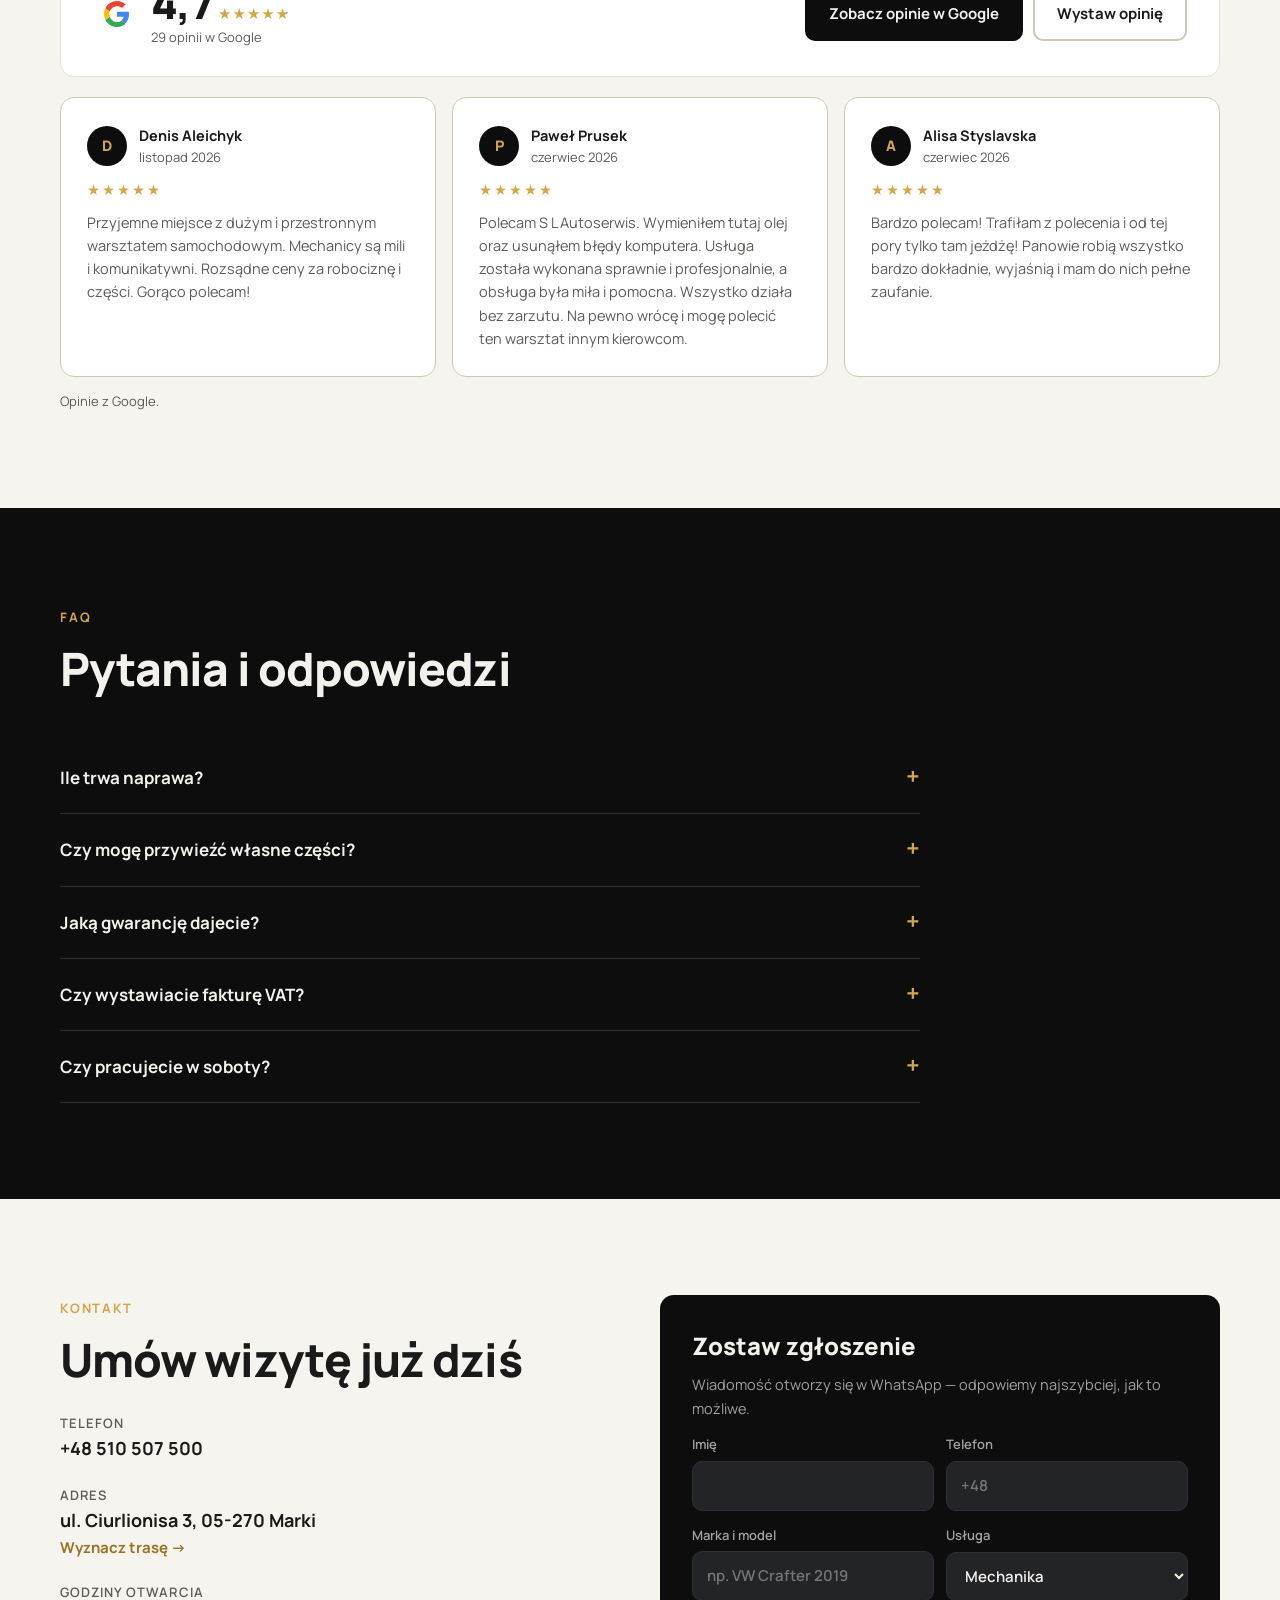
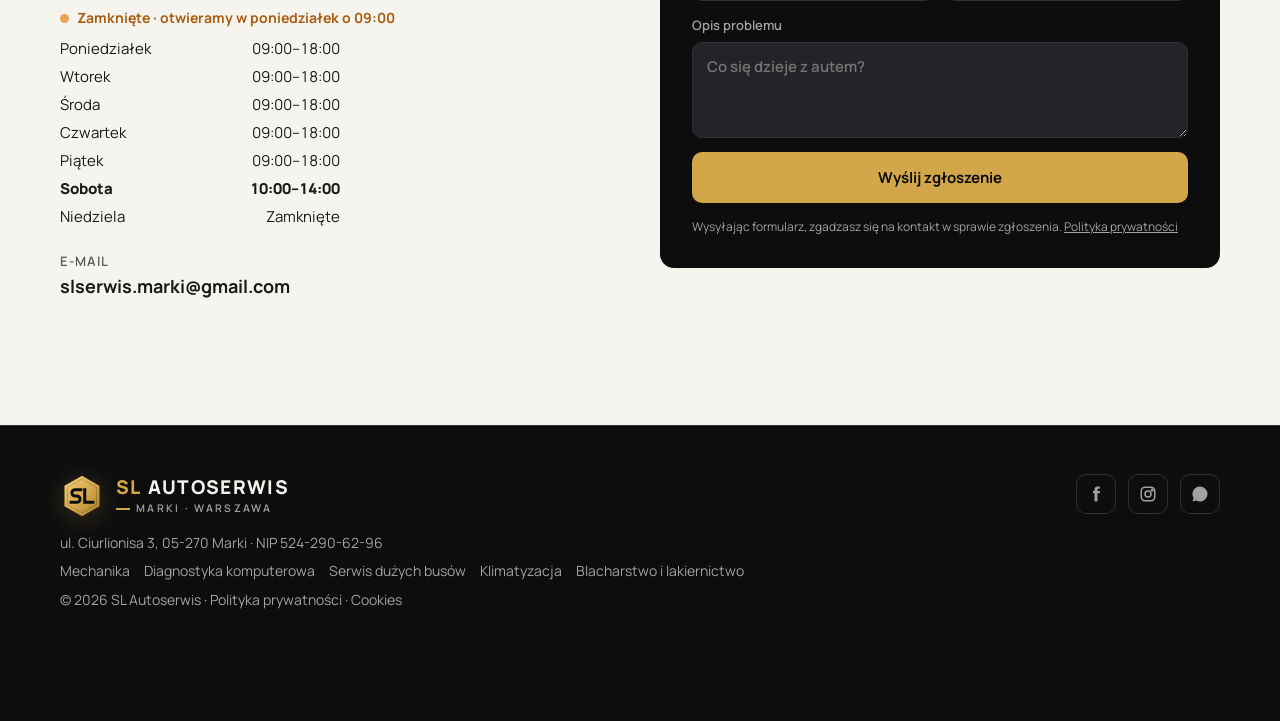
==== commit 40aaa141: "Deploy from sl-autoserwis@3b8d238" ====
--- a/index.html
+++ b/index.html
@@ -23,7 +23,7 @@
 <link rel="icon" type="image/svg+xml" href="assets/favicon.svg">
 <link rel="stylesheet" href="assets/styles.css?v=c47a396a">
 <script>document.documentElement.classList.add("js")</script>
-<script type="application/ld+json">{"@context":"https://schema.org","@type":"AutoRepair","name":"SL Autoserwis","url":"https://slautoserwis.pl/","telephone":"+48510507500","taxID":"5242906296","email":"autoserwissl@gmail.com","address":{"@type":"PostalAddress","streetAddress":"ul. Ciurlionisa 3","postalCode":"05-270","addressLocality":"Marki","addressCountry":"PL"},"geo":{"@type":"GeoCoordinates","latitude":52.3366502,"longitude":21.112326},"hasMap":"https://www.google.com/maps?cid=16544086453063567356","openingHoursSpecification":[{"@type":"OpeningHoursSpecification","dayOfWeek":"Monday","opens":"09:00","closes":"18:00"},{"@type":"OpeningHoursSpecification","dayOfWeek":"Tuesday","opens":"09:00","closes":"18:00"},{"@type":"OpeningHoursSpecification","dayOfWeek":"Wednesday","opens":"09:00","closes":"18:00"},{"@type":"OpeningHoursSpecification","dayOfWeek":"Thursday","opens":"09:00","closes":"18:00"},{"@type":"OpeningHoursSpecification","dayOfWeek":"Friday","opens":"09:00","closes":"18:00"},{"@type":"OpeningHoursSpecification","dayOfWeek":"Saturday","opens":"10:00","closes":"14:00"}],"knowsLanguage":["pl","ru"],"sameAs":["https://www.facebook.com/SLautoserwis","https://www.instagram.com/sl_autoserwis/"]}</script>
+<script type="application/ld+json">{"@context":"https://schema.org","@type":"AutoRepair","name":"SL Autoserwis","url":"https://slautoserwis.pl/","telephone":"+48510507500","taxID":"5242906296","email":"slserwis.marki@gmail.com","address":{"@type":"PostalAddress","streetAddress":"ul. Ciurlionisa 3","postalCode":"05-270","addressLocality":"Marki","addressCountry":"PL"},"geo":{"@type":"GeoCoordinates","latitude":52.3366502,"longitude":21.112326},"hasMap":"https://www.google.com/maps?cid=16544086453063567356","openingHoursSpecification":[{"@type":"OpeningHoursSpecification","dayOfWeek":"Monday","opens":"09:00","closes":"18:00"},{"@type":"OpeningHoursSpecification","dayOfWeek":"Tuesday","opens":"09:00","closes":"18:00"},{"@type":"OpeningHoursSpecification","dayOfWeek":"Wednesday","opens":"09:00","closes":"18:00"},{"@type":"OpeningHoursSpecification","dayOfWeek":"Thursday","opens":"09:00","closes":"18:00"},{"@type":"OpeningHoursSpecification","dayOfWeek":"Friday","opens":"09:00","closes":"18:00"},{"@type":"OpeningHoursSpecification","dayOfWeek":"Saturday","opens":"10:00","closes":"14:00"}],"knowsLanguage":["pl","ru"],"sameAs":["https://www.facebook.com/SLautoserwis","https://www.instagram.com/sl_autoserwis/"]}</script>
 </head>
 <body>
 
@@ -36,7 +36,7 @@
       <span>🕗 <b>Pn–Pt 9:00–18:00 · Sob 10:00–14:00</b></span>
       <span class="status" data-status></span>
     </div>
-    <span>✉️ <a href="mailto:autoserwissl@gmail.com"><b>autoserwissl@gmail.com</b></a></span>
+    <span>✉️ <a href="mailto:slserwis.marki@gmail.com"><b>slserwis.marki@gmail.com</b></a></span>
   </div>
 </div>
 
@@ -267,8 +267,8 @@
     </div>
     <div class="team">
       <div class="member rv"><div class="ph has-img"><img src="assets/img/siergiej.jpg" alt="Siergiej — Właściciel · mechanik" width="800" height="1000" loading="lazy"></div><b>Siergiej</b><span>Właściciel · mechanik</span><p>Ponad 15 lat w branży motoryzacyjnej. Diagnostyka, skrzynie biegów, układy napędowe.</p></div>
+      <div class="member rv"><div class="ph has-img"><img src="assets/img/dzianis.jpg" alt="Dzianis — Mechanik" width="800" height="1000" loading="lazy"></div><b>Dzianis</b><span>Mechanik</span><p>Naprawy mechaniczne samochodów osobowych i busów: zawieszenie, hamulce, sprzęgła.</p></div>
       <div class="member rv"><div class="ph"><span>Zdjęcie portretowe</span></div><b class="tbd" title="Do uzupełnienia">Imię Nazwisko</b><span>Blacharstwo, lakiernictwo</span><p>Naprawy powypadkowe, lakierowanie, korozja.</p></div>
-      <div class="member rv"><div class="ph"><span>Zdjęcie portretowe</span></div><b class="tbd" title="Do uzupełnienia">Imię Nazwisko</b><span>Mechanik · busy</span><p>Serwis busów, klimatyzacja, zawieszenie.</p></div>
     </div>
   </div>
 </section>
@@ -326,7 +326,7 @@
         <div><small>Telefon</small><a href="tel:+48510507500">+48 510 507 500</a></div>
         <div><small>Adres</small><b>ul. Ciurlionisa 3, 05-270 Marki</b><br><a href="https://www.google.com/maps/dir/?api=1&destination=SL+Autoserwis%2C+Ciurlionisa+3%2C+05-270+Marki" target="_blank" rel="noopener" style="font-size:15px;color:#9a7322">Wyznacz trasę →</a></div>
         <div><small>Godziny otwarcia</small><span class="status" data-status style="margin:4px 0 8px"></span><ul class="hours"><li data-day="1"><span>Poniedziałek</span><span>09:00–18:00</span></li><li data-day="2"><span>Wtorek</span><span>09:00–18:00</span></li><li data-day="3"><span>Środa</span><span>09:00–18:00</span></li><li data-day="4"><span>Czwartek</span><span>09:00–18:00</span></li><li data-day="5"><span>Piątek</span><span>09:00–18:00</span></li><li data-day="6"><span>Sobota</span><span>10:00–14:00</span></li><li data-day="0"><span>Niedziela</span><span>Zamknięte</span></li></ul></div>
-        <div><small>E-mail</small><a href="mailto:autoserwissl@gmail.com">autoserwissl@gmail.com</a></div>
+        <div><small>E-mail</small><a href="mailto:slserwis.marki@gmail.com">slserwis.marki@gmail.com</a></div>
       </div>
 
     </div>
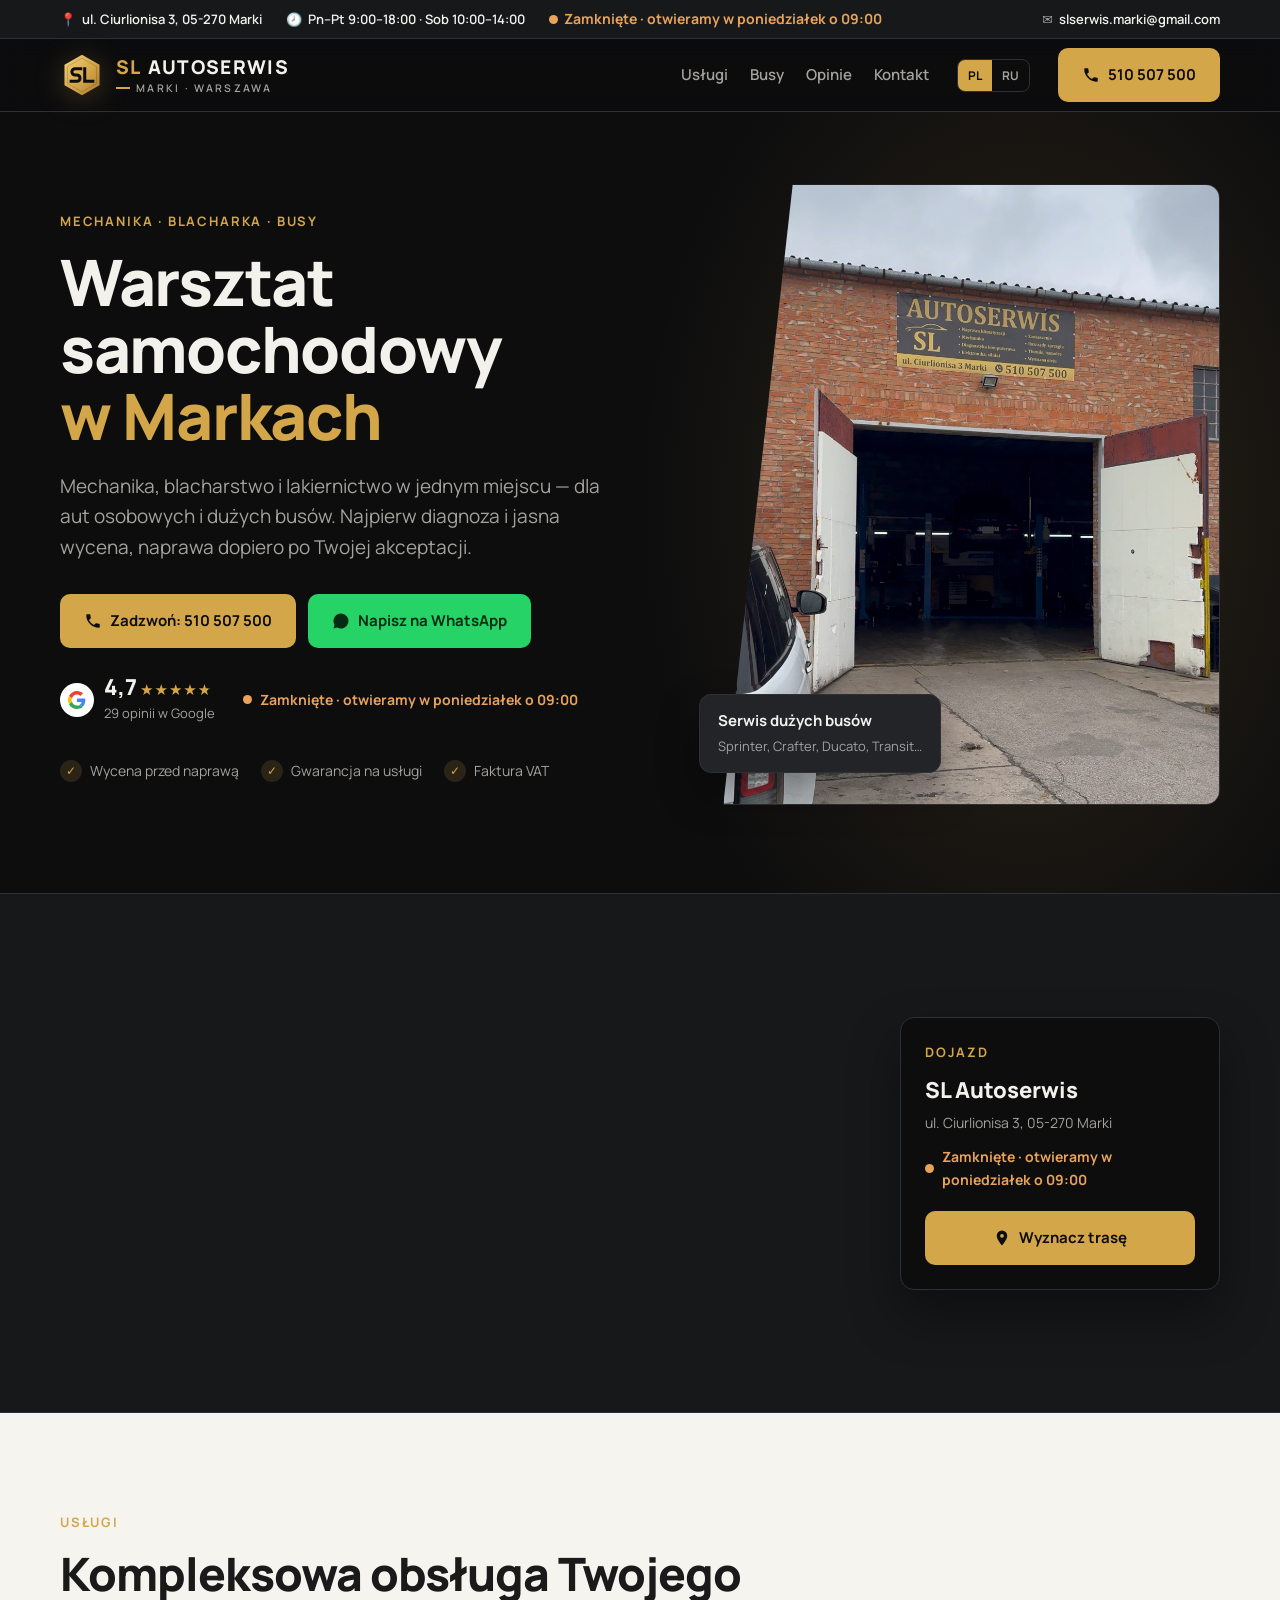
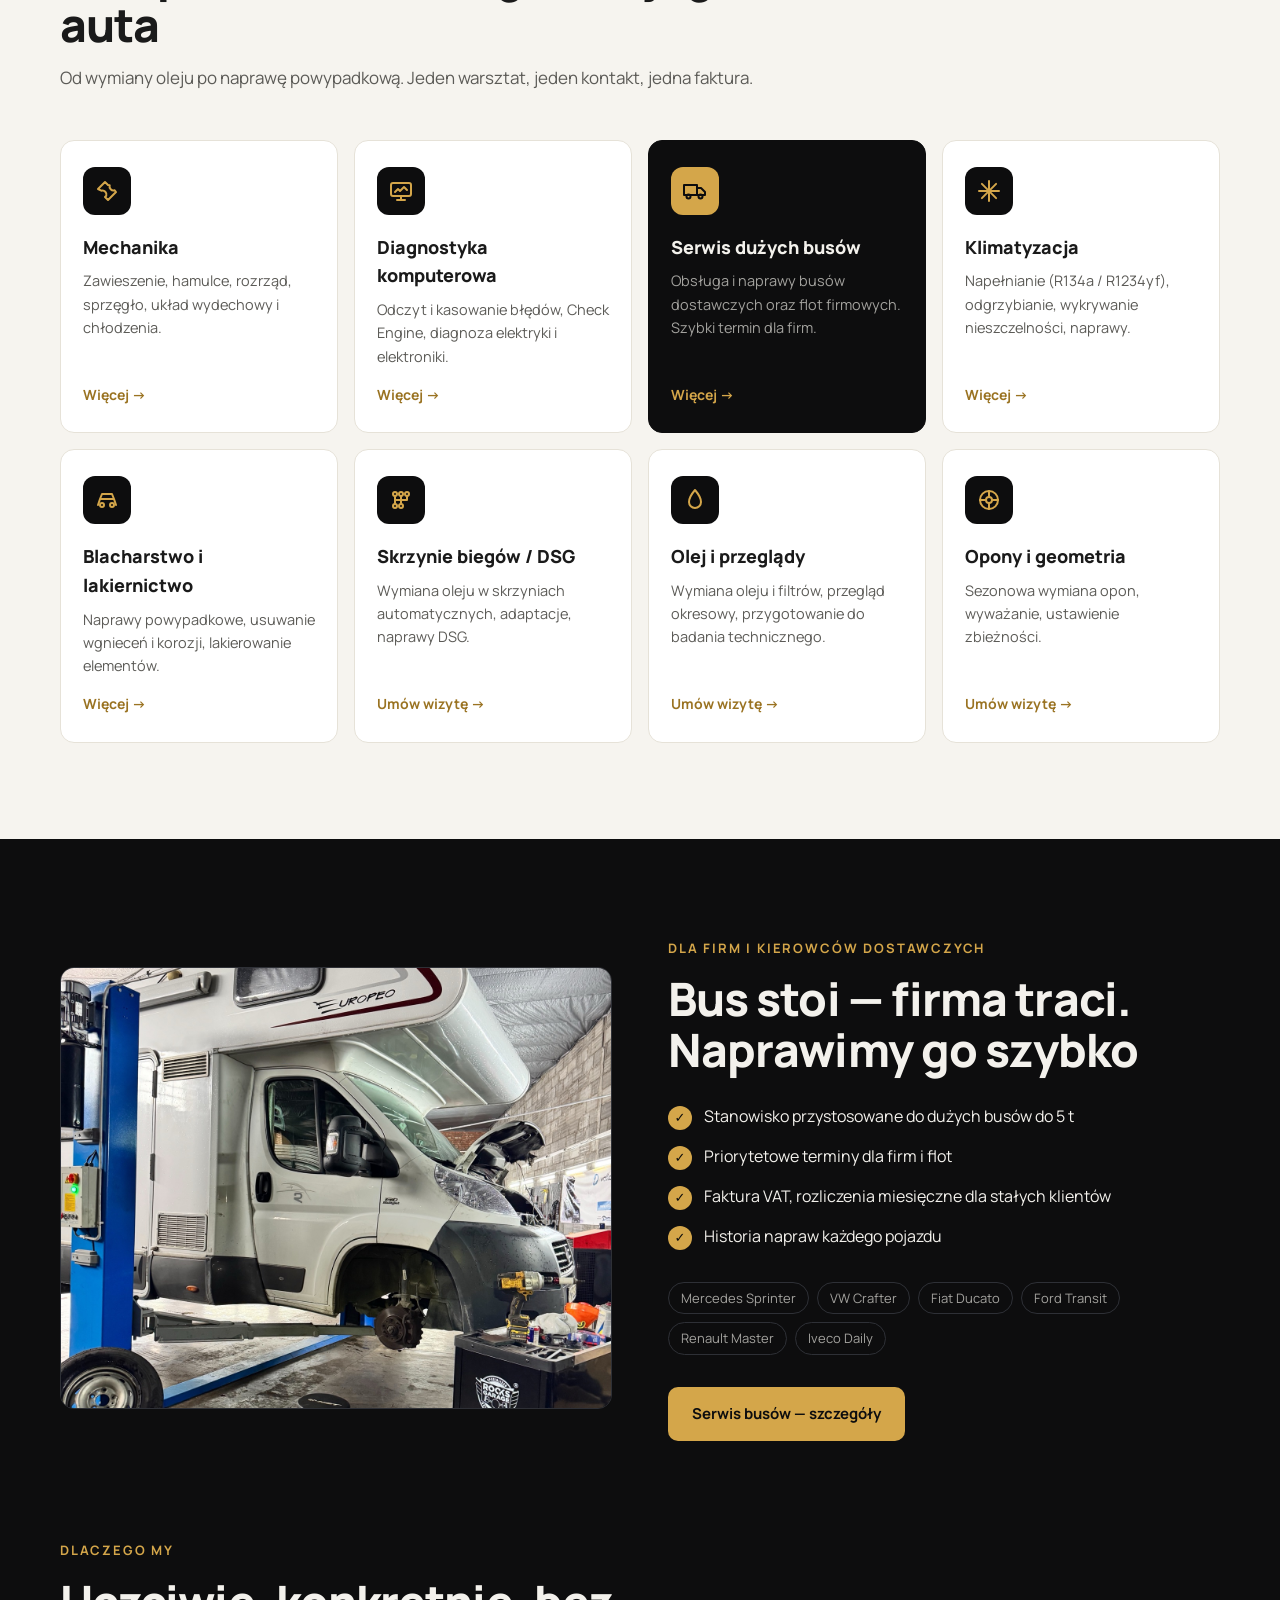
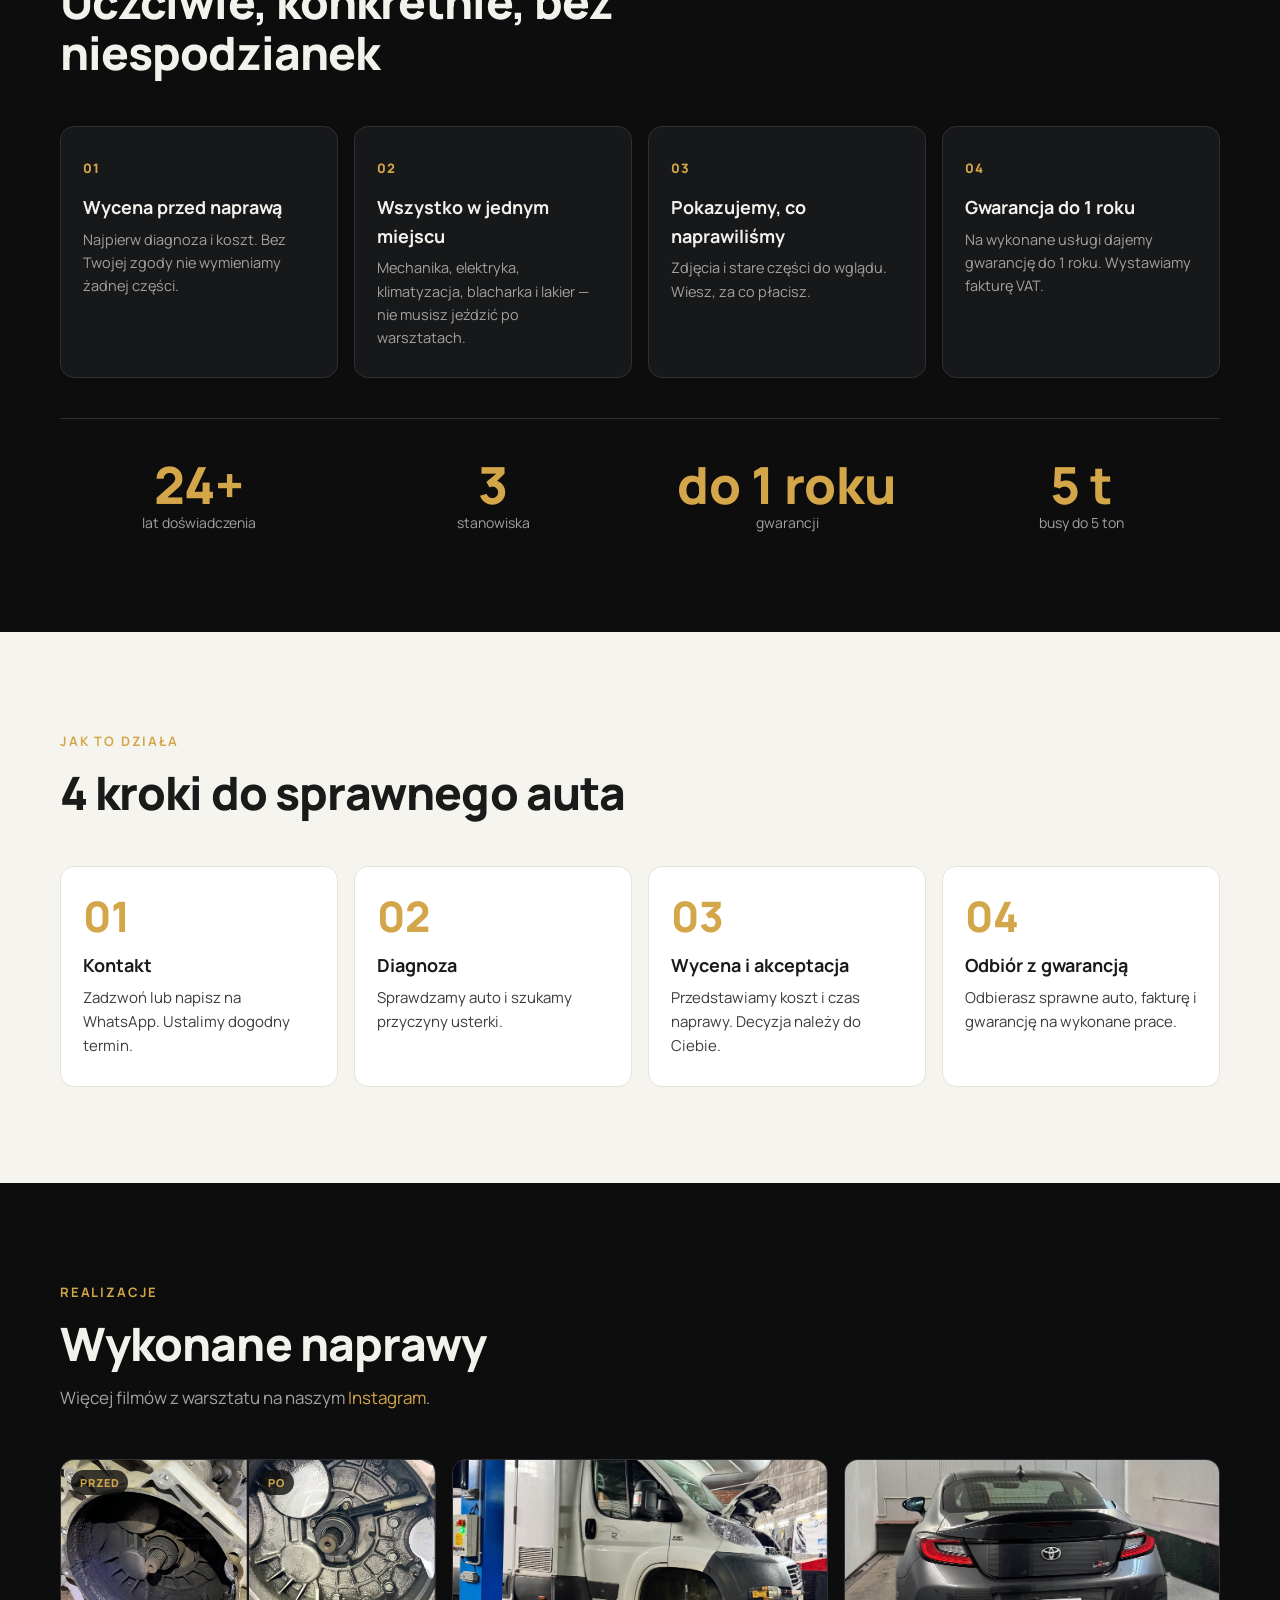
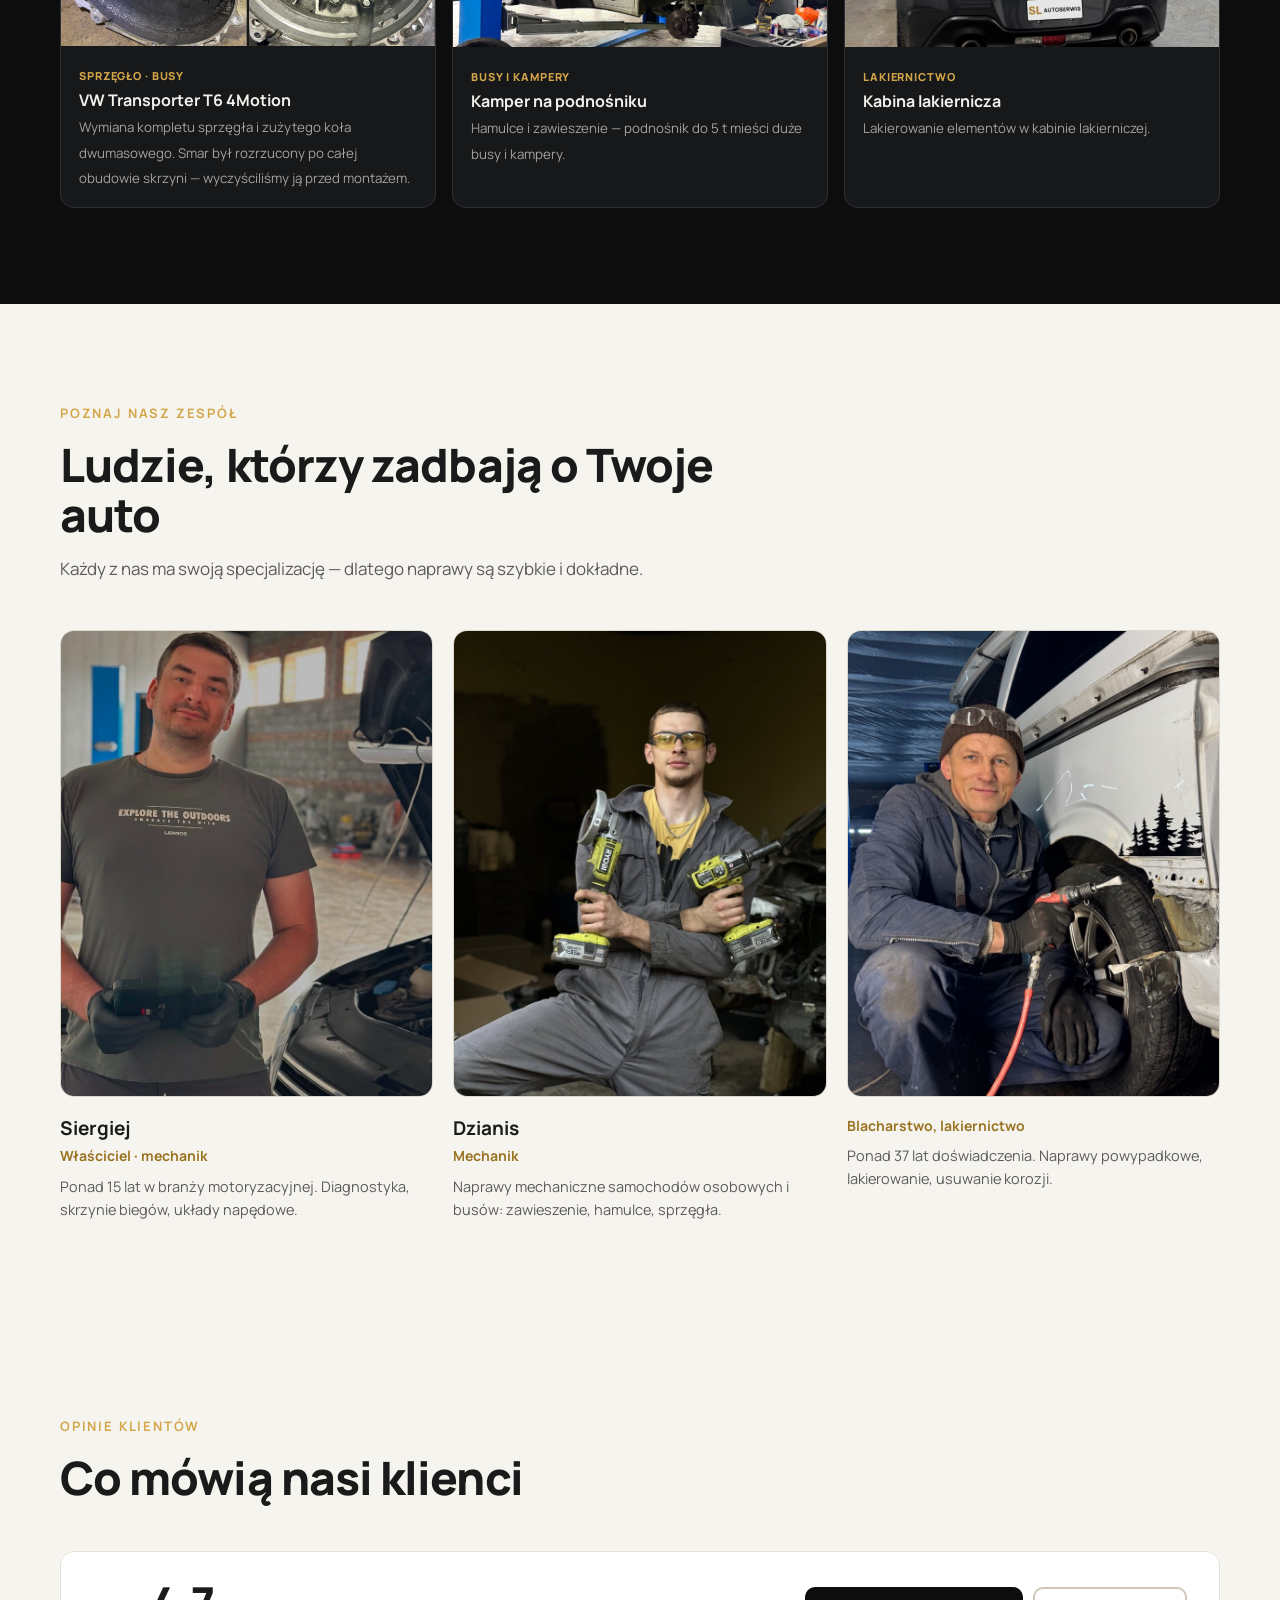
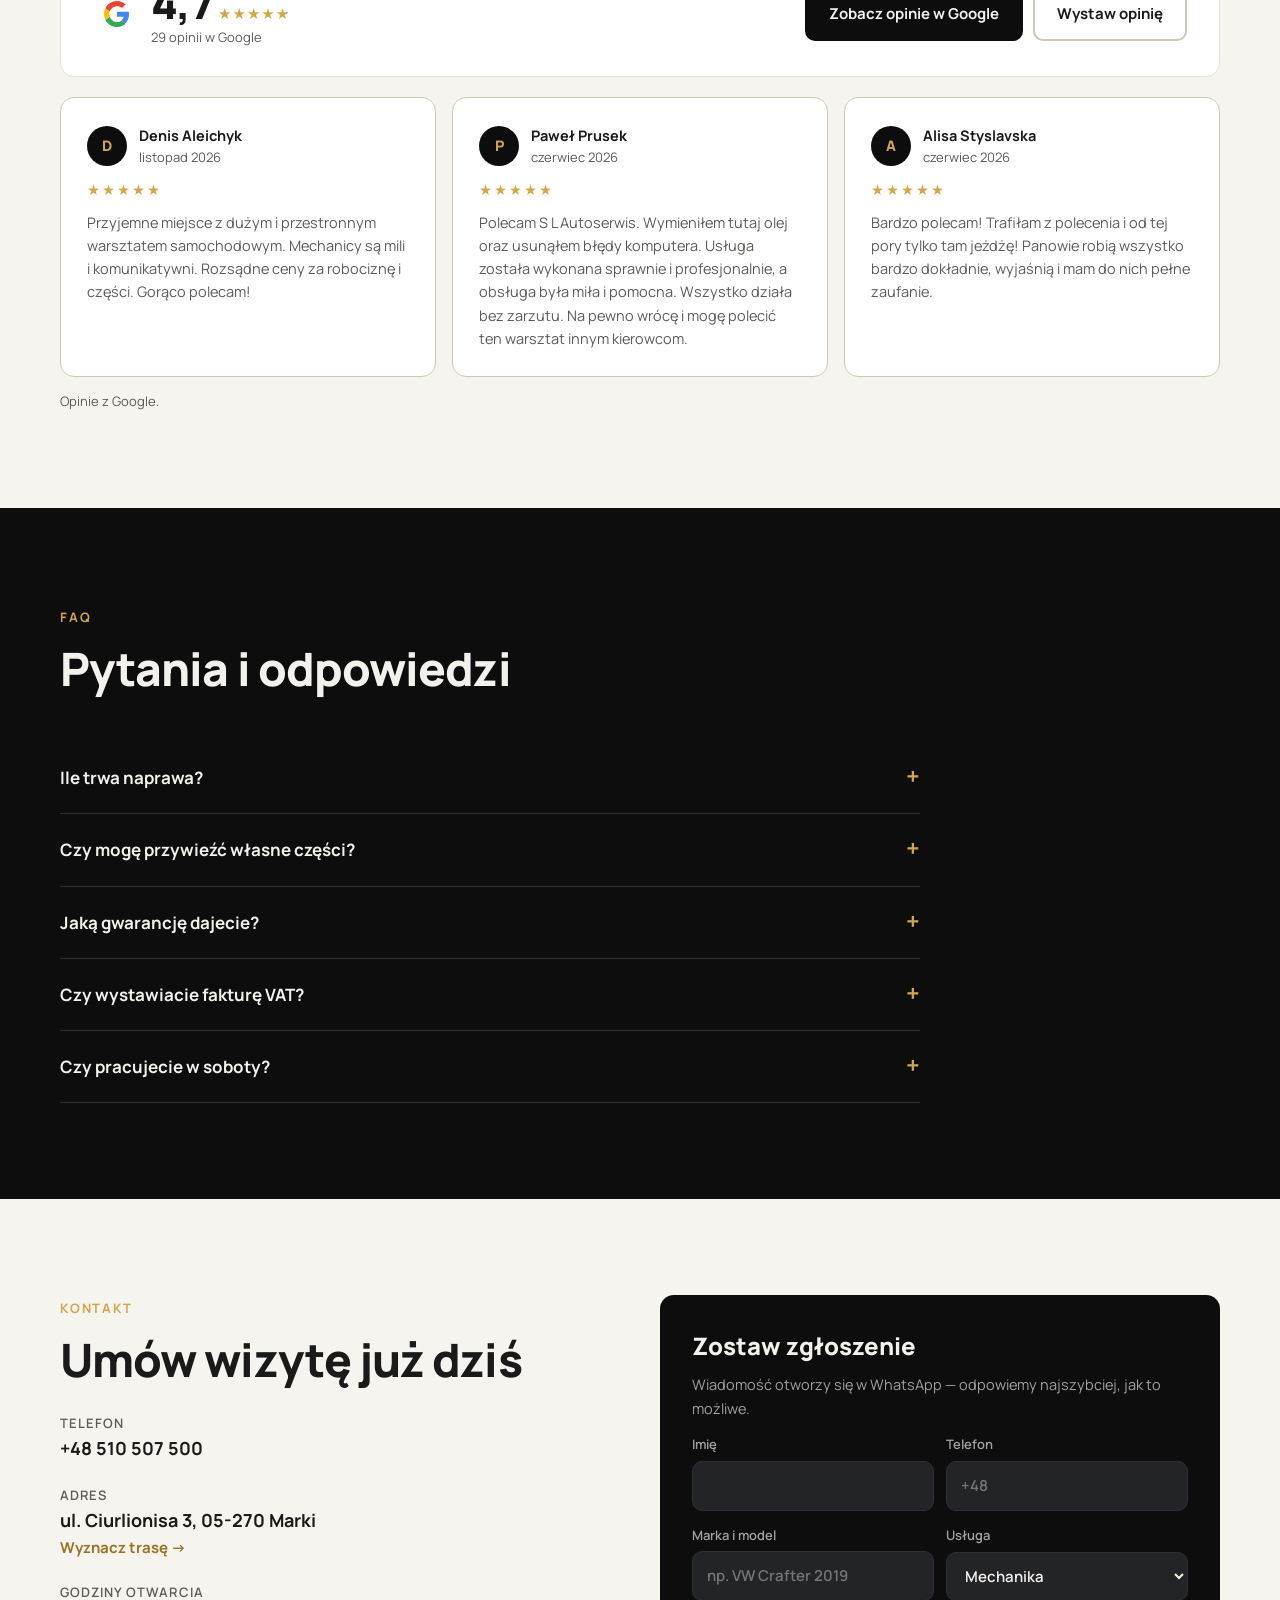
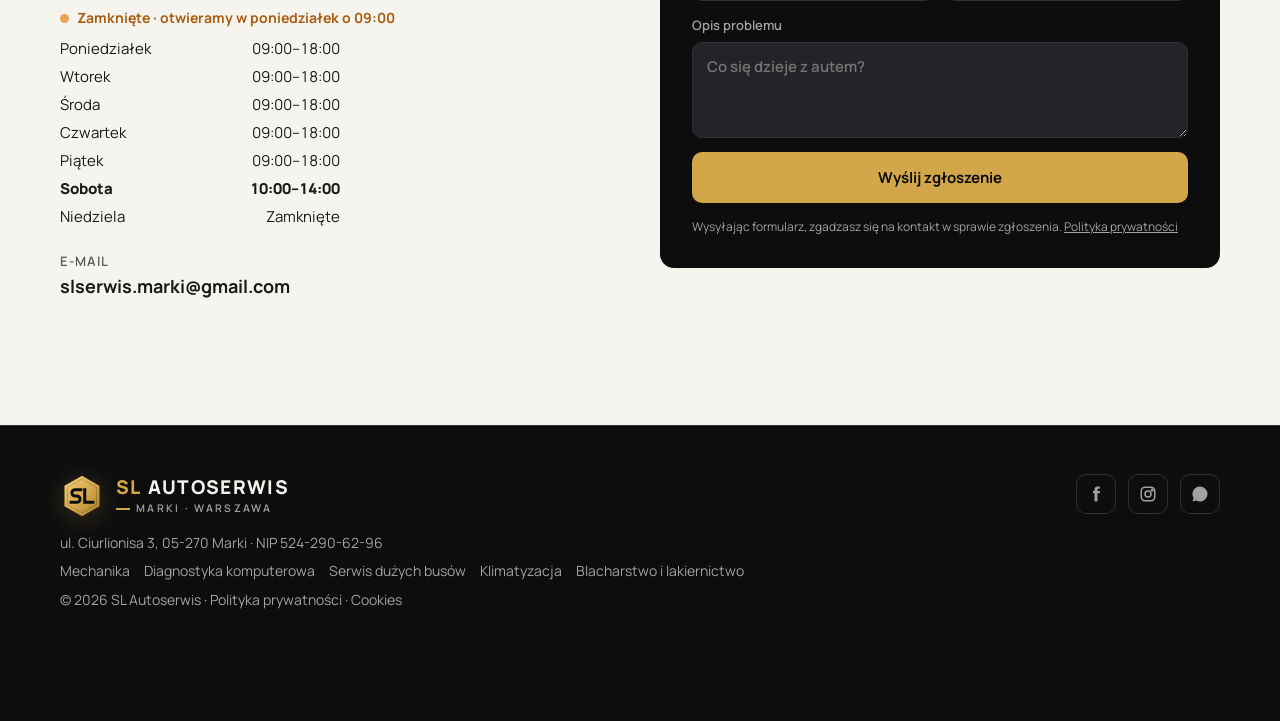
==== commit bca5ff5b: "Deploy from sl-autoserwis@ec9400e" ====
--- a/index.html
+++ b/index.html
@@ -268,7 +268,7 @@
     <div class="team">
       <div class="member rv"><div class="ph has-img"><img src="assets/img/siergiej.jpg" alt="Siergiej — Właściciel · mechanik" width="800" height="1000" loading="lazy"></div><b>Siergiej</b><span>Właściciel · mechanik</span><p>Ponad 15 lat w branży motoryzacyjnej. Diagnostyka, skrzynie biegów, układy napędowe.</p></div>
       <div class="member rv"><div class="ph has-img"><img src="assets/img/dzianis.jpg" alt="Dzianis — Mechanik" width="800" height="1000" loading="lazy"></div><b>Dzianis</b><span>Mechanik</span><p>Naprawy mechaniczne samochodów osobowych i busów: zawieszenie, hamulce, sprzęgła.</p></div>
-      <div class="member rv"><div class="ph"><span>Zdjęcie portretowe</span></div><b class="tbd" title="Do uzupełnienia">Imię Nazwisko</b><span>Blacharstwo, lakiernictwo</span><p>Naprawy powypadkowe, lakierowanie, korozja.</p></div>
+      <div class="member rv"><div class="ph has-img"><img src="assets/img/lakiernik.jpg" alt="Blacharstwo, lakiernictwo" width="800" height="1000" loading="lazy"></div><span>Blacharstwo, lakiernictwo</span><p>Ponad 37 lat doświadczenia. Naprawy powypadkowe, lakierowanie, usuwanie korozji.</p></div>
     </div>
   </div>
 </section>
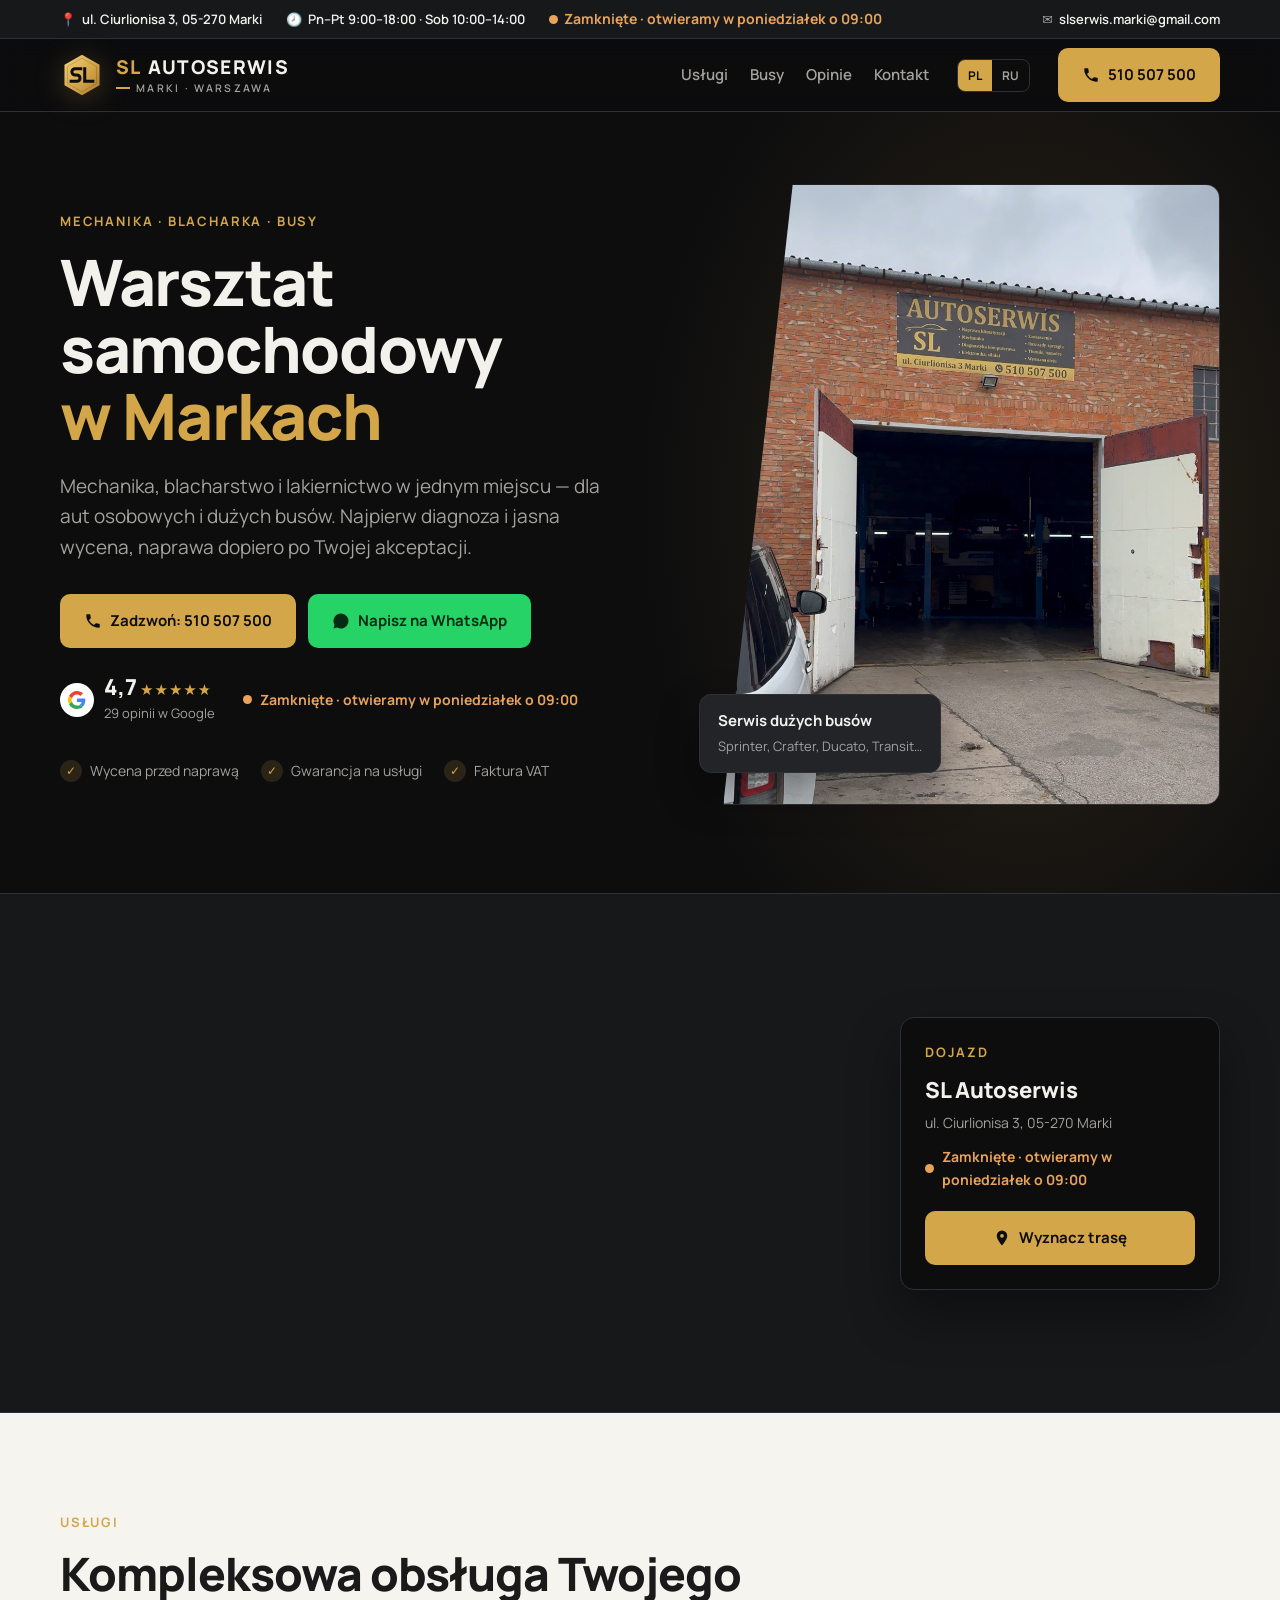
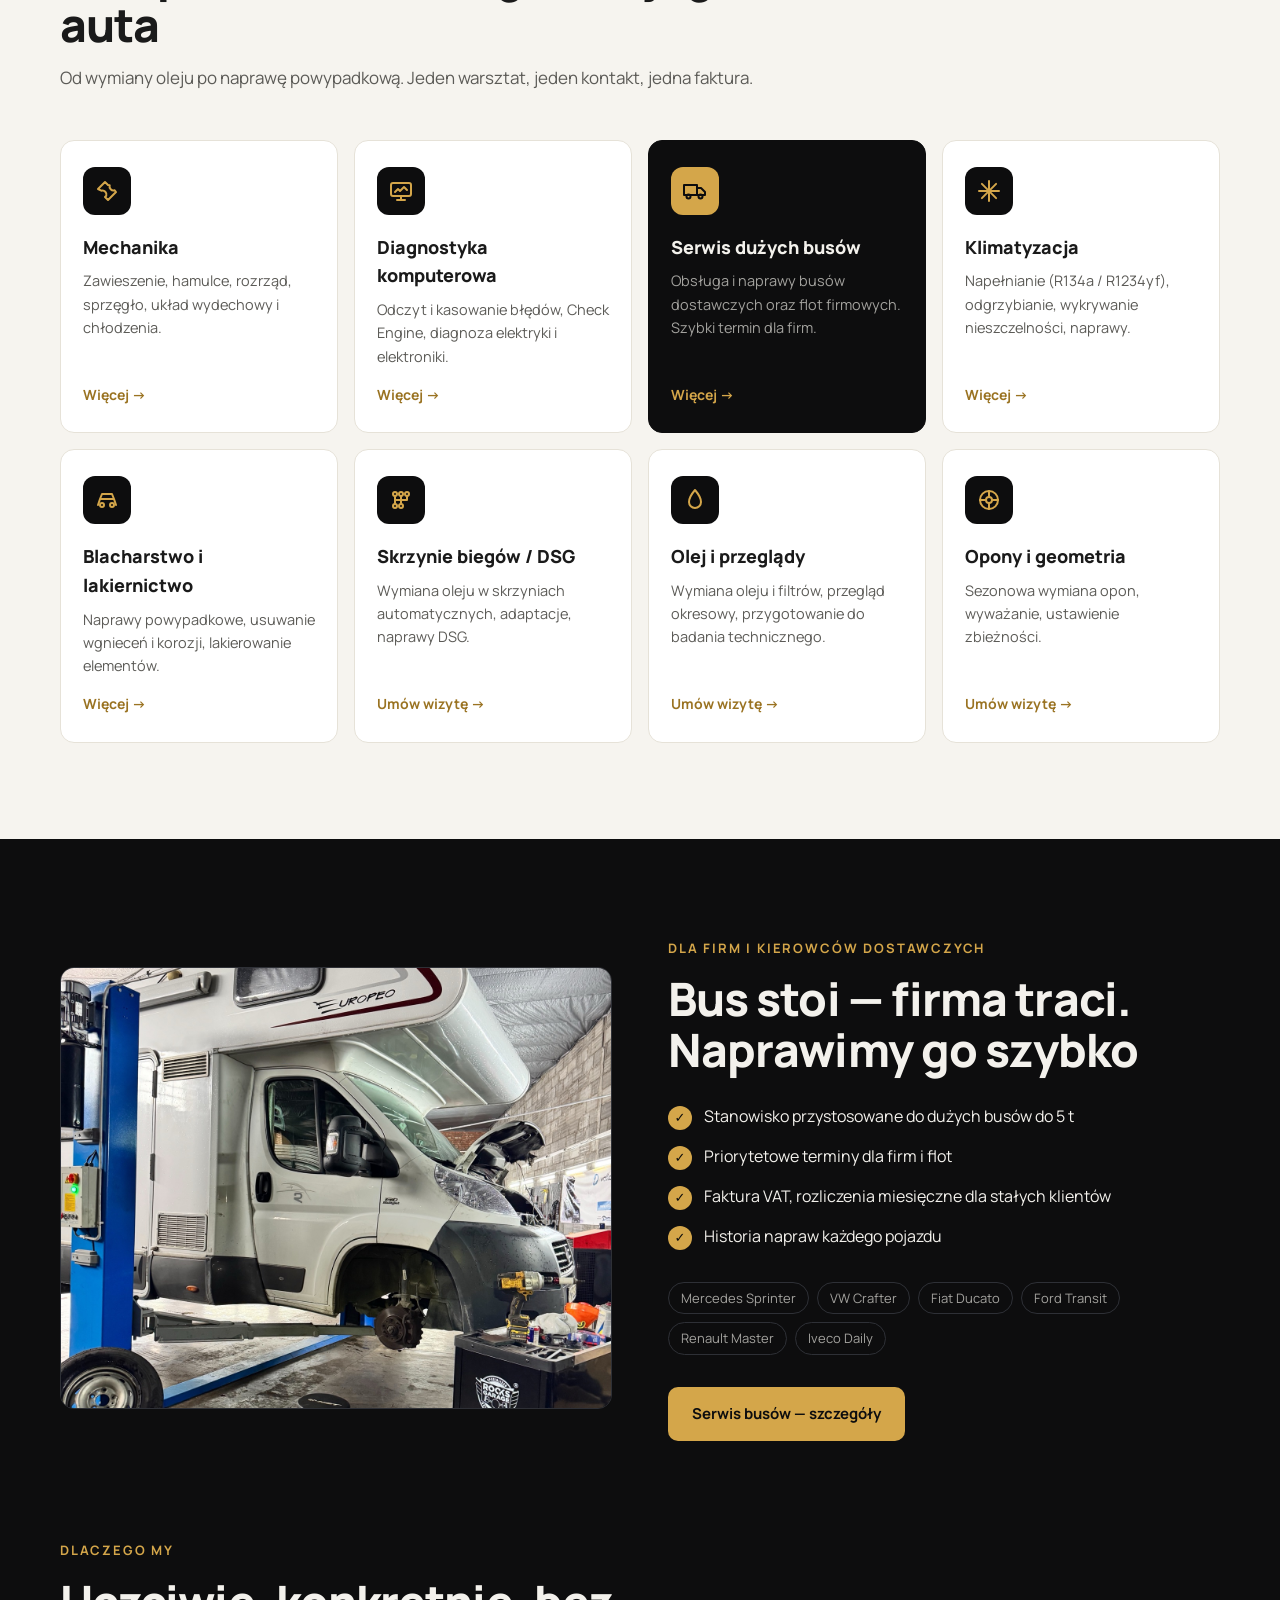
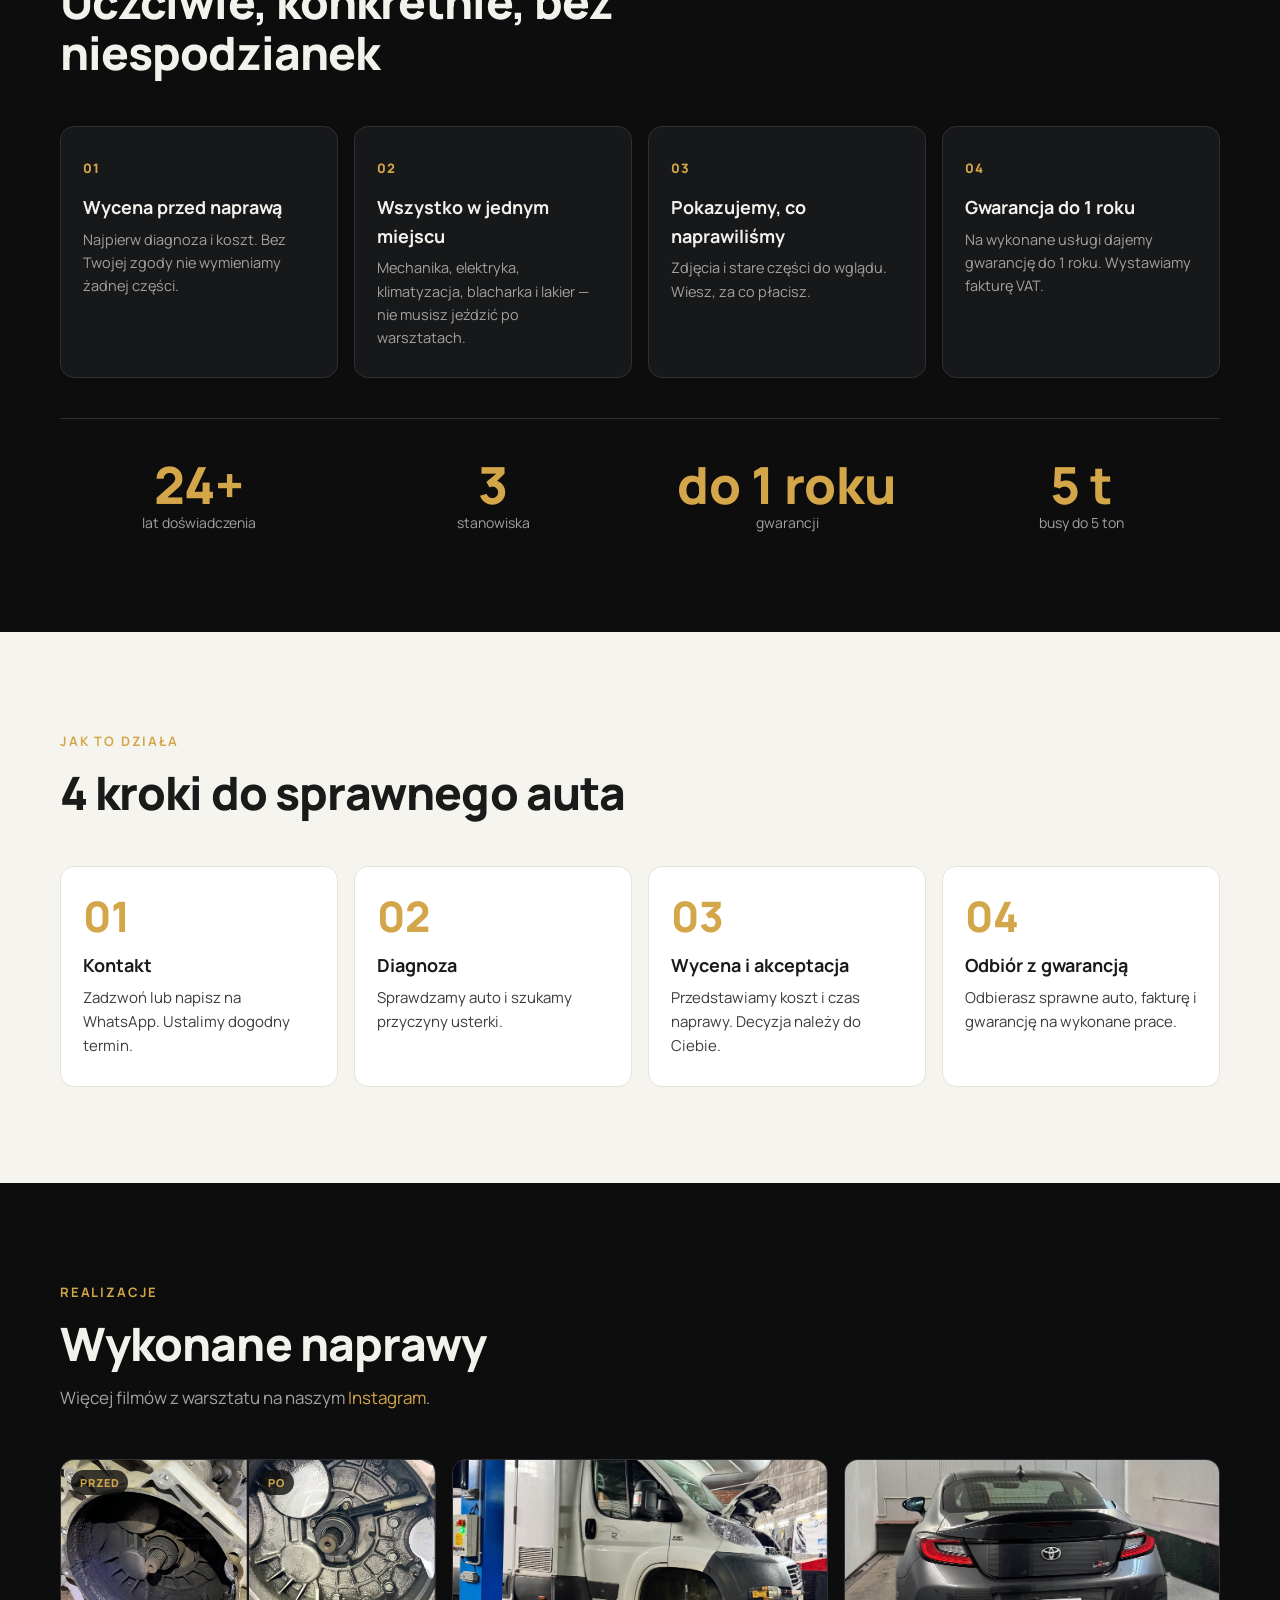
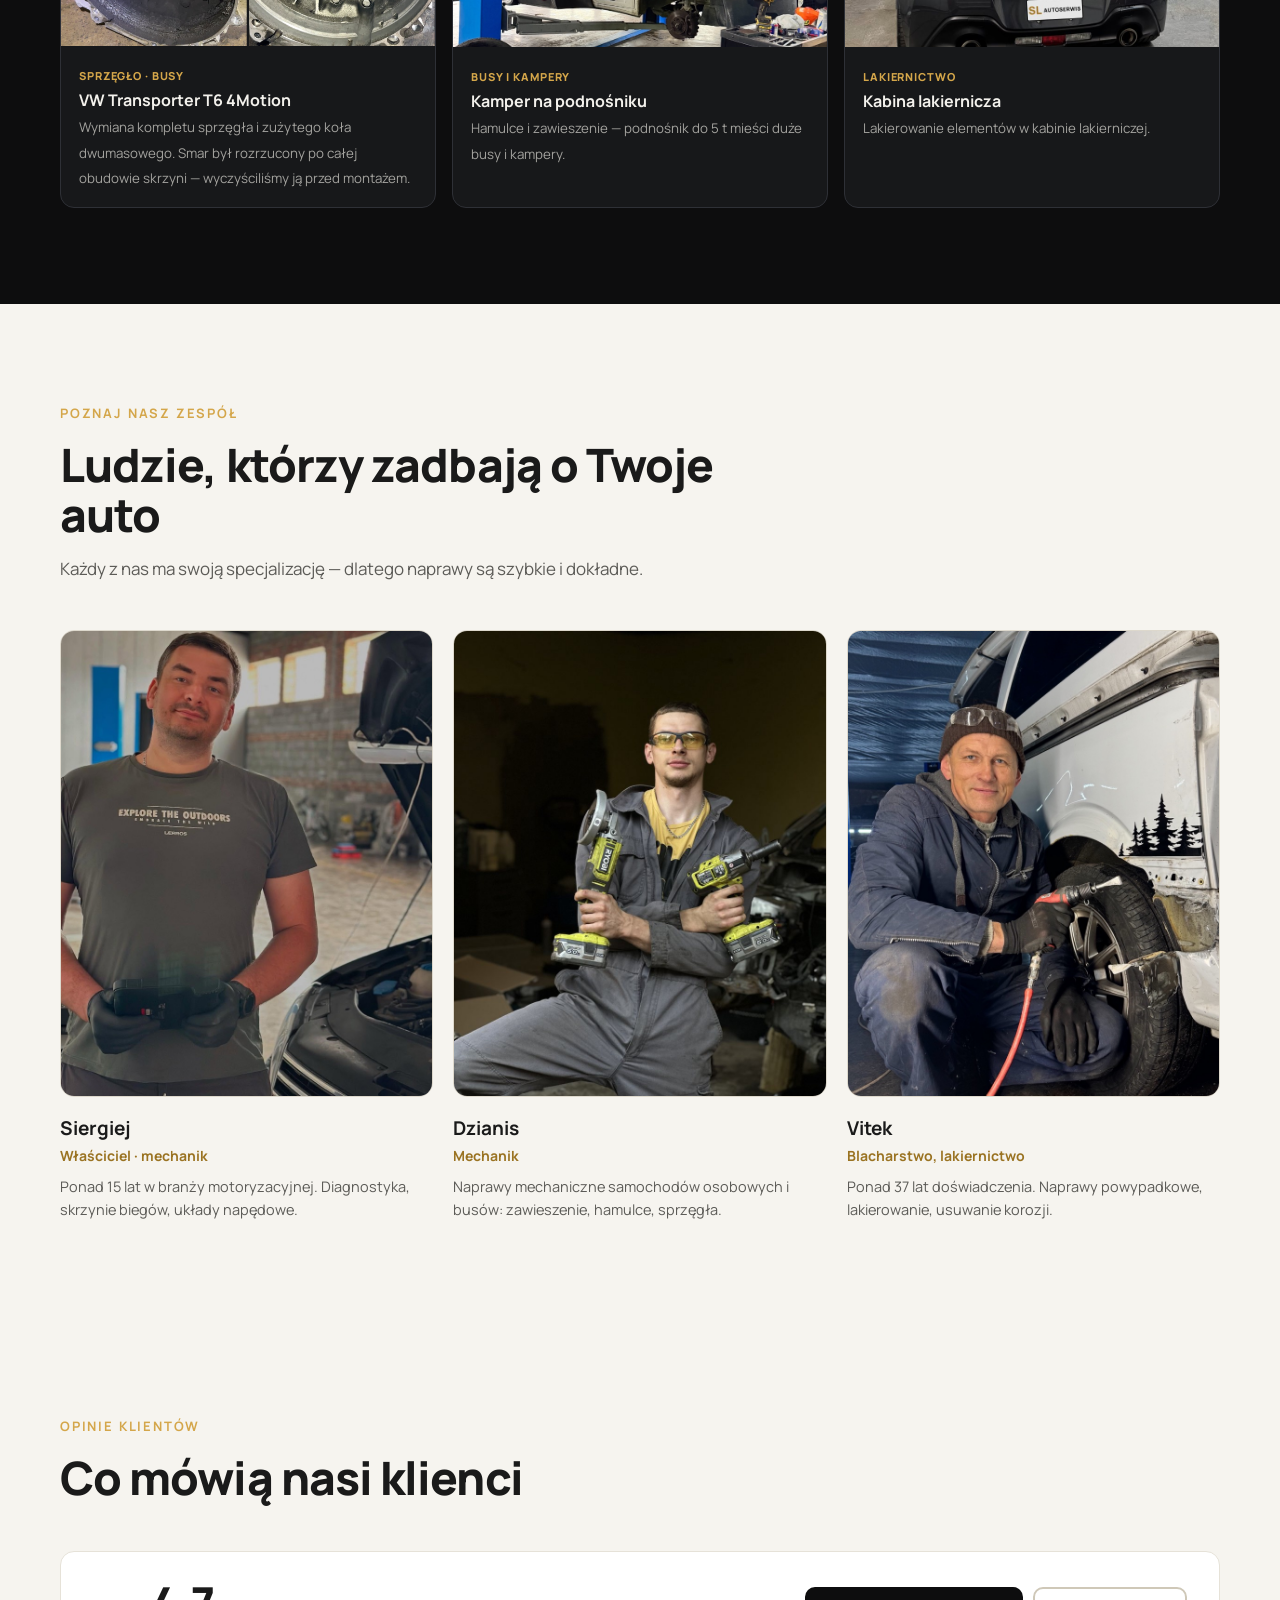
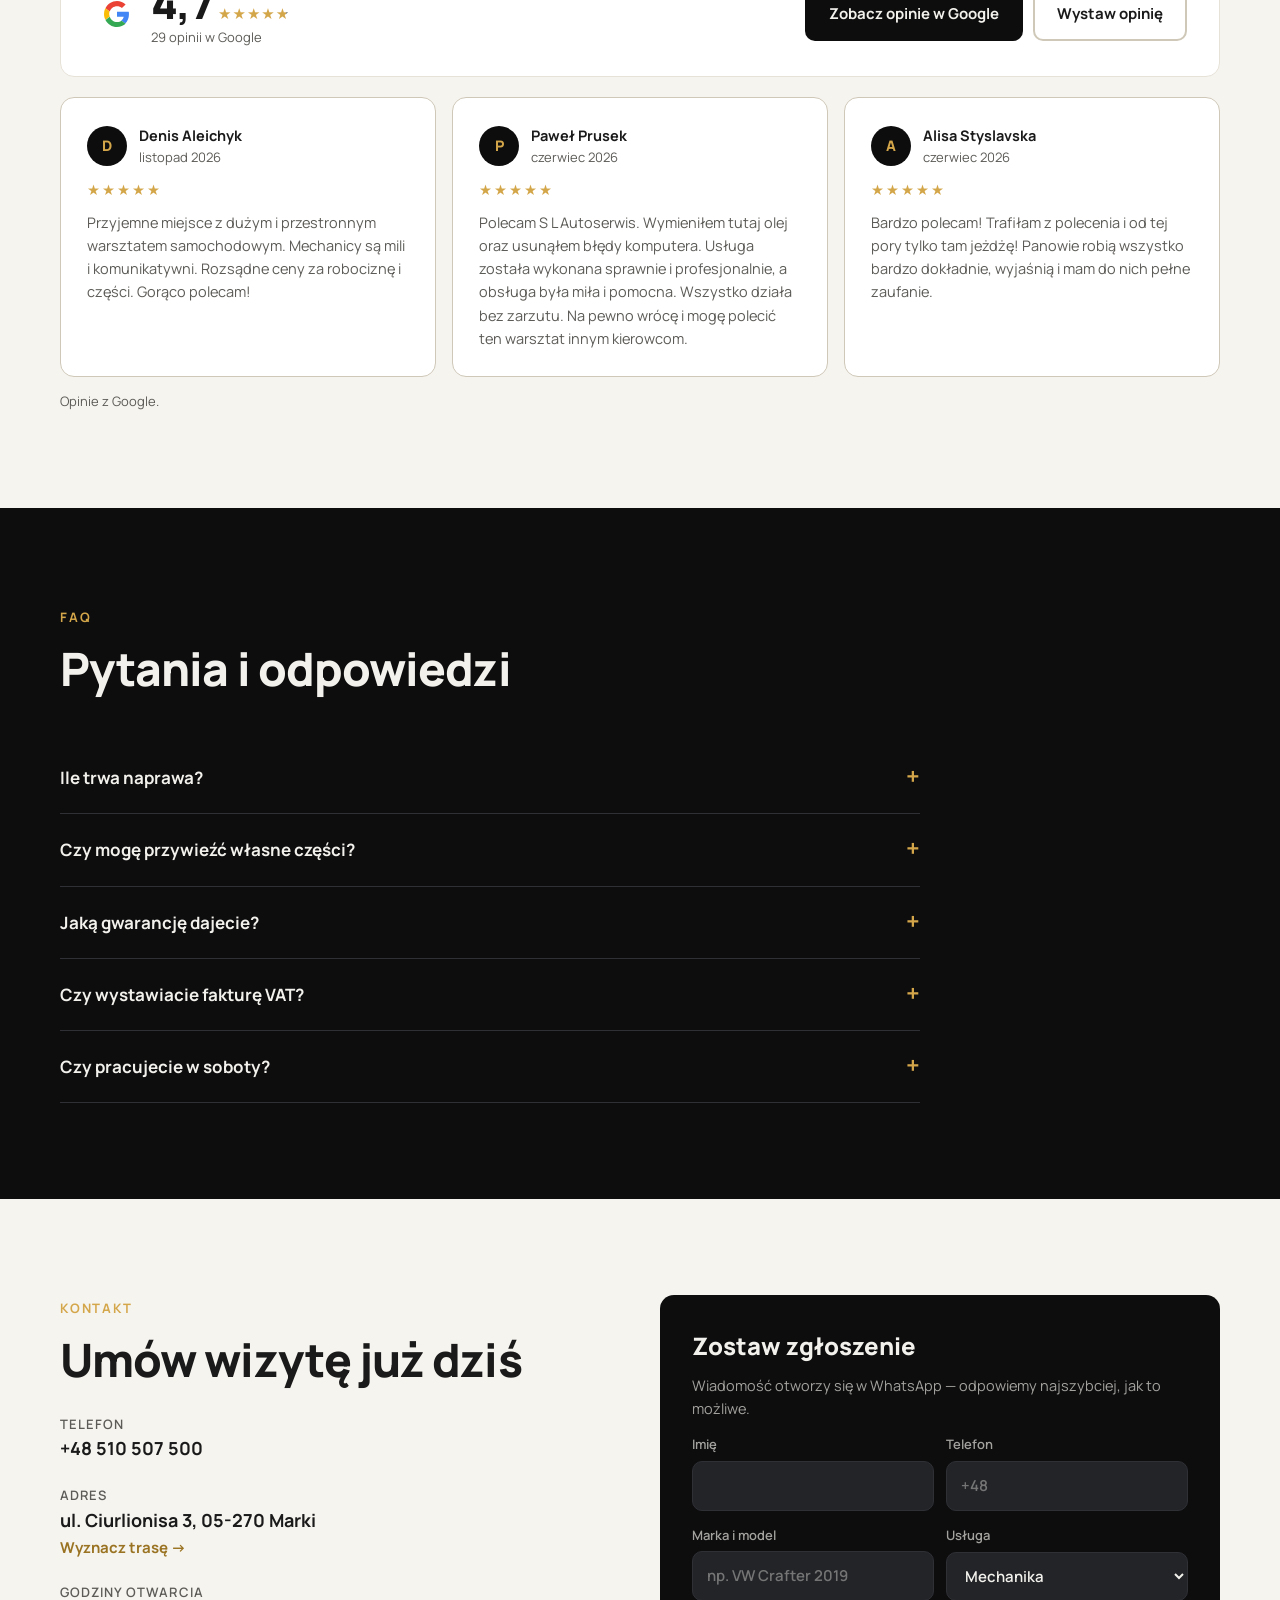
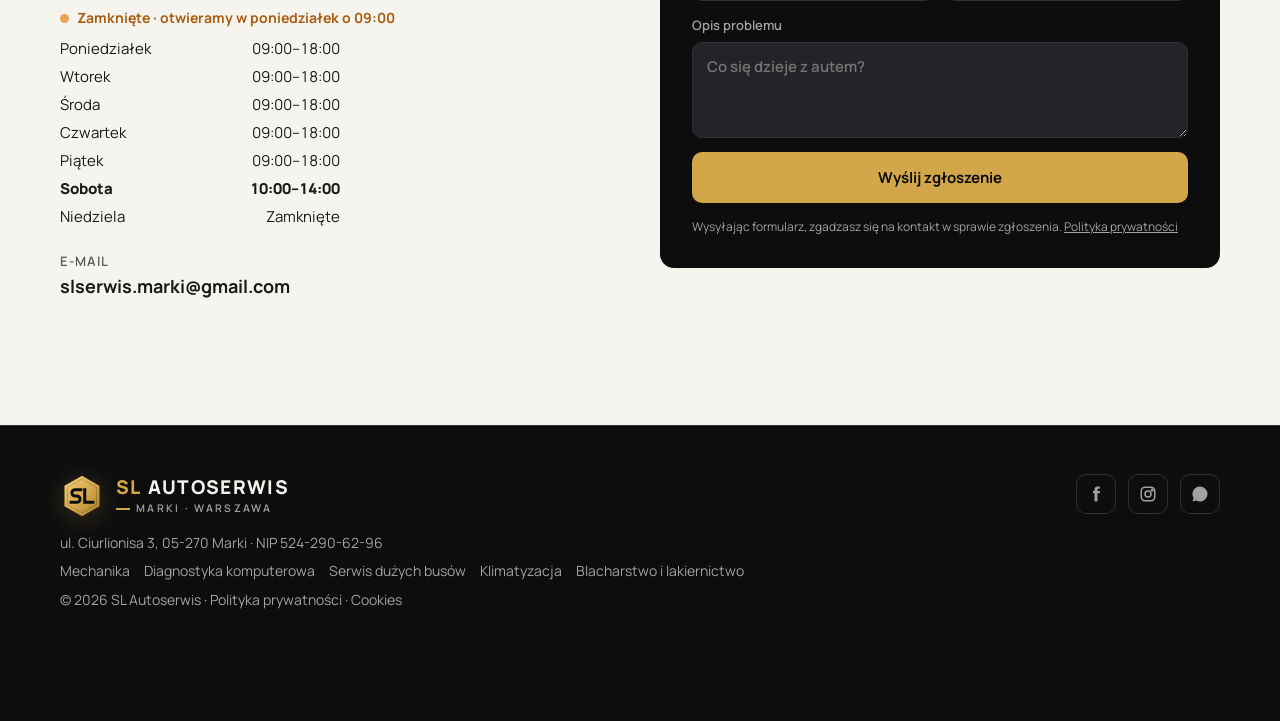
==== commit 412bbe2c: "Deploy from sl-autoserwis@0992b40" ====
--- a/index.html
+++ b/index.html
@@ -268,7 +268,7 @@
     <div class="team">
       <div class="member rv"><div class="ph has-img"><img src="assets/img/siergiej.jpg" alt="Siergiej — Właściciel · mechanik" width="800" height="1000" loading="lazy"></div><b>Siergiej</b><span>Właściciel · mechanik</span><p>Ponad 15 lat w branży motoryzacyjnej. Diagnostyka, skrzynie biegów, układy napędowe.</p></div>
       <div class="member rv"><div class="ph has-img"><img src="assets/img/dzianis.jpg" alt="Dzianis — Mechanik" width="800" height="1000" loading="lazy"></div><b>Dzianis</b><span>Mechanik</span><p>Naprawy mechaniczne samochodów osobowych i busów: zawieszenie, hamulce, sprzęgła.</p></div>
-      <div class="member rv"><div class="ph has-img"><img src="assets/img/lakiernik.jpg" alt="Blacharstwo, lakiernictwo" width="800" height="1000" loading="lazy"></div><span>Blacharstwo, lakiernictwo</span><p>Ponad 37 lat doświadczenia. Naprawy powypadkowe, lakierowanie, usuwanie korozji.</p></div>
+      <div class="member rv"><div class="ph has-img"><img src="assets/img/lakiernik.jpg" alt="Vitek — Blacharstwo, lakiernictwo" width="800" height="1000" loading="lazy"></div><b>Vitek</b><span>Blacharstwo, lakiernictwo</span><p>Ponad 37 lat doświadczenia. Naprawy powypadkowe, lakierowanie, usuwanie korozji.</p></div>
     </div>
   </div>
 </section>
